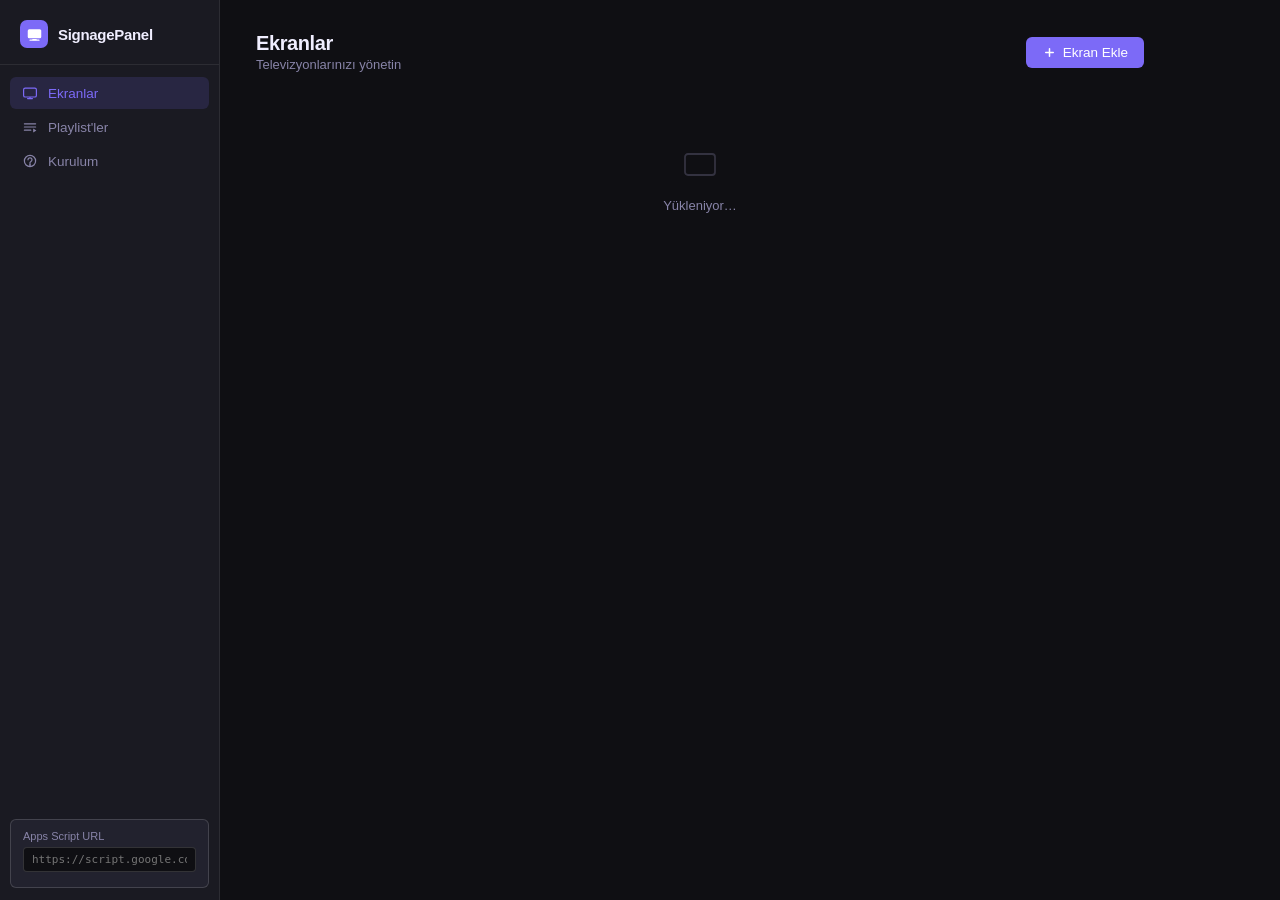
==== index.html @ 686a7d39 "Add files via upload" ====
<!DOCTYPE html>
<html lang="tr">
<head>
<meta charset="UTF-8">
<meta name="viewport" content="width=device-width, initial-scale=1.0">
<title>Dijital Tabela — Yönetim</title>
<style>
*, *::before, *::after { box-sizing: border-box; margin: 0; padding: 0; }

:root {
  --bg: #0f0f13;
  --surface: #1a1a22;
  --surface2: #22222e;
  --border: rgba(255,255,255,0.08);
  --border2: rgba(255,255,255,0.15);
  --text: #f0eeff;
  --muted: #8884a8;
  --accent: #7c6af7;
  --accent-h: #9585ff;
  --accent-dim: rgba(124,106,247,0.15);
  --danger: #e05555;
  --danger-dim: rgba(224,85,85,0.12);
  --success: #4caf87;
  --warn: #e09c40;
  --radius: 10px;
  --radius-sm: 6px;
}

body { background: var(--bg); color: var(--text); font-family: -apple-system, BlinkMacSystemFont, 'Segoe UI', sans-serif; font-size: 14px; min-height: 100vh; }

.shell { display: flex; min-height: 100vh; }

/* Sidebar */
.sidebar { width: 220px; flex-shrink: 0; background: var(--surface); border-right: 1px solid var(--border); display: flex; flex-direction: column; position: fixed; top: 0; left: 0; bottom: 0; z-index: 10; }
.logo { padding: 20px 20px 16px; border-bottom: 1px solid var(--border); display: flex; align-items: center; gap: 10px; }
.logo-icon { width: 28px; height: 28px; background: var(--accent); border-radius: 7px; display: flex; align-items: center; justify-content: center; flex-shrink: 0; }
.logo-icon svg { width: 15px; height: 15px; fill: #fff; }
.logo-name { font-size: 15px; font-weight: 600; letter-spacing: -0.3px; }
.nav { padding: 12px 10px; flex: 1; }
.nav-item { display: flex; align-items: center; gap: 10px; padding: 8px 12px; border-radius: var(--radius-sm); color: var(--muted); cursor: pointer; transition: background 0.15s, color 0.15s; font-size: 13.5px; margin-bottom: 2px; user-select: none; }
.nav-item svg { width: 16px; height: 16px; flex-shrink: 0; }
.nav-item:hover { background: var(--surface2); color: var(--text); }
.nav-item.active { background: var(--accent-dim); color: var(--accent); }

/* API config bar */
.api-bar { margin: 0 10px 12px; padding: 10px 12px; background: var(--surface2); border-radius: var(--radius-sm); border: 1px solid var(--border2); }
.api-bar label { font-size: 11px; color: var(--muted); display: block; margin-bottom: 5px; }
.api-bar input { width: 100%; background: var(--bg); border: 1px solid var(--border2); border-radius: 4px; color: var(--text); font-size: 11px; padding: 5px 8px; outline: none; font-family: monospace; }
.api-bar input:focus { border-color: var(--accent); }
.api-status { font-size: 10px; margin-top: 5px; }
.api-status.ok { color: var(--success); }
.api-status.err { color: var(--danger); }
.api-status.loading { color: var(--warn); }

/* Main */
.main { margin-left: 220px; flex: 1; padding: 32px 36px; max-width: 960px; }
.topbar { display: flex; align-items: center; justify-content: space-between; margin-bottom: 28px; }
.topbar h1 { font-size: 20px; font-weight: 600; letter-spacing: -0.4px; }
.topbar p { color: var(--muted); font-size: 13px; margin-top: 2px; }

/* Buttons */
.btn { display: inline-flex; align-items: center; gap: 6px; padding: 8px 16px; border-radius: var(--radius-sm); font-size: 13.5px; font-weight: 500; cursor: pointer; border: none; transition: 0.15s; white-space: nowrap; }
.btn svg { width: 15px; height: 15px; }
.btn-primary { background: var(--accent); color: #fff; }
.btn-primary:hover { background: var(--accent-h); }
.btn-ghost { background: transparent; color: var(--muted); border: 1px solid var(--border2); }
.btn-ghost:hover { color: var(--text); border-color: rgba(255,255,255,0.3); }
.btn-danger { background: var(--danger-dim); color: var(--danger); border: 1px solid rgba(224,85,85,0.2); }
.btn-danger:hover { background: rgba(224,85,85,0.2); }
.btn-sm { padding: 5px 10px; font-size: 12.5px; }
.btn:disabled { opacity: 0.45; cursor: not-allowed; }

/* Screens grid */
.screens-grid { display: grid; grid-template-columns: repeat(auto-fill, minmax(220px, 1fr)); gap: 14px; }
.screen-card { background: var(--surface); border: 1px solid var(--border); border-radius: var(--radius); overflow: hidden; transition: border-color 0.15s; }
.screen-card:hover { border-color: var(--border2); }
.screen-preview { height: 110px; background: var(--bg); display: flex; align-items: center; justify-content: center; border-bottom: 1px solid var(--border); position: relative; }
.screen-preview svg { width: 38px; height: 38px; opacity: 0.12; fill: var(--text); }
.screen-dot { position: absolute; top: 8px; right: 8px; width: 8px; height: 8px; border-radius: 50%; background: #333; }
.screen-dot.on { background: var(--success); box-shadow: 0 0 0 2px rgba(76,175,135,0.2); }
.screen-info { padding: 12px 14px; }
.screen-name { font-size: 13.5px; font-weight: 500; margin-bottom: 3px; }
.screen-meta { font-size: 12px; color: var(--muted); margin-bottom: 10px; min-height: 16px; }
.screen-actions { display: flex; gap: 6px; flex-wrap: wrap; }

/* Playlist list */
.pl-item { display: flex; align-items: center; gap: 12px; padding: 12px 16px; background: var(--surface); border: 1px solid var(--border); border-radius: var(--radius-sm); margin-bottom: 8px; }
.pl-item:hover { border-color: var(--border2); }
.pl-thumb { width: 52px; height: 34px; background: var(--surface2); border-radius: 4px; flex-shrink: 0; display: flex; align-items: center; justify-content: center; }
.pl-thumb svg { width: 16px; height: 16px; fill: var(--muted); }
.pl-details { flex: 1; min-width: 0; }
.pl-name { font-size: 13.5px; font-weight: 500; white-space: nowrap; overflow: hidden; text-overflow: ellipsis; }
.pl-sub { font-size: 12px; color: var(--muted); margin-top: 2px; }
.pl-actions { display: flex; gap: 6px; align-items: center; }

/* Badge */
.badge { display: inline-flex; align-items: center; padding: 2px 8px; border-radius: 20px; font-size: 11px; font-weight: 500; white-space: nowrap; }
.badge-purple { background: var(--accent-dim); color: var(--accent); }
.badge-green { background: rgba(76,175,135,0.15); color: var(--success); }
.badge-gray { background: var(--surface2); color: var(--muted); }

/* Modal */
.overlay { display: none; position: fixed; inset: 0; background: rgba(0,0,0,0.65); z-index: 100; align-items: center; justify-content: center; }
.overlay.open { display: flex; }
.modal { background: var(--surface); border: 1px solid var(--border2); border-radius: 14px; padding: 24px; width: 520px; max-width: 95vw; max-height: 90vh; overflow-y: auto; }
.modal-title { font-size: 16px; font-weight: 600; margin-bottom: 20px; }
.modal-footer { display: flex; justify-content: flex-end; gap: 8px; margin-top: 20px; }

/* Form */
.fg { margin-bottom: 16px; }
.fl { display: block; font-size: 12.5px; color: var(--muted); margin-bottom: 6px; }
.fi, .fs { width: 100%; padding: 8px 12px; background: var(--bg); border: 1px solid var(--border2); border-radius: var(--radius-sm); color: var(--text); font-size: 13.5px; outline: none; transition: border-color 0.15s; }
.fi:focus, .fs:focus { border-color: var(--accent); }
.fs option { background: var(--surface); }
.fi::placeholder { color: var(--muted); opacity: 0.6; }

/* Media entries */
.media-entry { display: grid; grid-template-columns: 1fr 70px 30px; gap: 6px; align-items: center; margin-bottom: 8px; }
.media-entry .fi { font-size: 12.5px; }
.media-entry .dur { font-size: 12.5px; text-align: center; }
.del-btn { background: none; border: none; color: var(--muted); cursor: pointer; font-size: 16px; padding: 0; line-height: 1; display: flex; align-items: center; justify-content: center; height: 34px; }
.del-btn:hover { color: var(--danger); }
.media-header { display: grid; grid-template-columns: 1fr 70px 30px; gap: 6px; margin-bottom: 4px; }
.media-header span { font-size: 11px; color: var(--muted); }

/* URL modal */
.url-box { display: flex; gap: 8px; align-items: center; background: var(--bg); border: 1px solid var(--border2); border-radius: var(--radius-sm); padding: 10px 12px; margin-top: 8px; }
.url-box code { flex: 1; font-size: 12px; color: var(--accent); font-family: monospace; word-break: break-all; }

/* Toast */
.toast { position: fixed; bottom: 24px; right: 24px; background: var(--surface); border: 1px solid var(--border2); border-radius: var(--radius-sm); padding: 10px 16px; font-size: 13px; z-index: 999; transform: translateY(8px); opacity: 0; transition: 0.2s; pointer-events: none; max-width: 320px; }
.toast.show { opacity: 1; transform: translateY(0); }

/* Empty */
.empty { text-align: center; padding: 48px 20px; color: var(--muted); }
.empty svg { width: 36px; height: 36px; stroke: var(--muted); opacity: 0.3; margin-bottom: 12px; display: block; margin-left: auto; margin-right: auto; }
.empty p { font-size: 13px; line-height: 1.6; }

/* Page */
.page { display: none; }
.page.active { display: block; }

/* Spinner */
.spin { display: inline-block; width: 14px; height: 14px; border: 2px solid rgba(255,255,255,0.2); border-top-color: #fff; border-radius: 50%; animation: spin 0.7s linear infinite; }
@keyframes spin { to { transform: rotate(360deg); } }

/* Kurulum adımları */
.steps { counter-reset: step; }
.step { display: flex; gap: 16px; margin-bottom: 20px; }
.step-num { width: 28px; height: 28px; background: var(--accent-dim); color: var(--accent); border-radius: 50%; display: flex; align-items: center; justify-content: center; font-size: 13px; font-weight: 600; flex-shrink: 0; margin-top: 1px; }
.step-body h3 { font-size: 14px; font-weight: 500; margin-bottom: 5px; }
.step-body p, .step-body li { font-size: 13px; color: var(--muted); line-height: 1.7; }
.step-body ul { padding-left: 16px; margin-top: 4px; }
.step-body code { background: var(--surface2); padding: 1px 6px; border-radius: 4px; font-size: 12px; color: var(--accent); font-family: monospace; }
.card { background: var(--surface); border: 1px solid var(--border); border-radius: var(--radius); padding: 20px; margin-bottom: 16px; }
</style>
</head>
<body>
<div class="shell">

<!-- Sidebar -->
<aside class="sidebar">
  <div class="logo">
    <div class="logo-icon">
      <svg viewBox="0 0 20 20"><rect x="1" y="3" width="18" height="12" rx="2"/><rect x="7" y="16" width="6" height="1.5" rx="0.5"/><line x1="4" y1="17.5" x2="16" y2="17.5" stroke="#fff" stroke-width="1.5" stroke-linecap="round"/></svg>
    </div>
    <span class="logo-name">SignagePanel</span>
  </div>
  <nav class="nav">
    <div class="nav-item active" data-page="screens" onclick="nav(this)">
      <svg viewBox="0 0 20 20" fill="none" stroke="currentColor" stroke-width="1.5"><rect x="2" y="4" width="16" height="11" rx="2"/><line x1="7" y1="17" x2="13" y2="17" stroke-linecap="round"/><line x1="10" y1="15" x2="10" y2="17"/></svg>
      Ekranlar
    </div>
    <div class="nav-item" data-page="playlists" onclick="nav(this)">
      <svg viewBox="0 0 20 20" fill="none" stroke="currentColor" stroke-width="1.5"><line x1="3" y1="6" x2="17" y2="6" stroke-linecap="round"/><line x1="3" y1="10" x2="17" y2="10" stroke-linecap="round"/><line x1="3" y1="14" x2="11" y2="14" stroke-linecap="round"/><polygon points="14,12 14,17 18,14.5" fill="currentColor" stroke="none"/></svg>
      Playlist'ler
    </div>
    <div class="nav-item" data-page="setup" onclick="nav(this)">
      <svg viewBox="0 0 20 20" fill="none" stroke="currentColor" stroke-width="1.5"><circle cx="10" cy="10" r="7"/><path d="M10 13v-1c0-1 2.5-1.5 2.5-3.5a2.5 2.5 0 0 0-5 0" stroke-linecap="round"/><circle cx="10" cy="15" r="0.5" fill="currentColor"/></svg>
      Kurulum
    </div>
  </nav>
  <div class="api-bar">
    <label>Apps Script URL</label>
    <input id="api-url" placeholder="https://script.google.com/..." oninput="saveApiUrl()" />
    <div class="api-status" id="api-status"></div>
  </div>
</aside>

<!-- Main -->
<main class="main">

  <!-- EKRANLAR -->
  <div id="page-screens" class="page active">
    <div class="topbar">
      <div><h1>Ekranlar</h1><p>Televizyonlarınızı yönetin</p></div>
      <button class="btn btn-primary" onclick="openAddScreen()">
        <svg viewBox="0 0 20 20" fill="currentColor"><path d="M10 4a1 1 0 011 1v4h4a1 1 0 110 2h-4v4a1 1 0 11-2 0v-4H5a1 1 0 110-2h4V5a1 1 0 011-1z"/></svg>
        Ekran Ekle
      </button>
    </div>
    <div id="screens-grid" class="screens-grid">
      <div class="empty" style="grid-column:1/-1"><svg viewBox="0 0 24 24" fill="none" stroke="currentColor" stroke-width="1.2"><rect x="2" y="4" width="20" height="14" rx="2"/></svg><p>Yükleniyor…</p></div>
    </div>
  </div>

  <!-- PLAYLİST'LER -->
  <div id="page-playlists" class="page">
    <div class="topbar">
      <div><h1>Playlist'ler</h1><p>Video ve görsel dizileri</p></div>
      <button class="btn btn-primary" onclick="openAddPlaylist()">
        <svg viewBox="0 0 20 20" fill="currentColor"><path d="M10 4a1 1 0 011 1v4h4a1 1 0 110 2h-4v4a1 1 0 11-2 0v-4H5a1 1 0 110-2h4V5a1 1 0 011-1z"/></svg>
        Playlist Ekle
      </button>
    </div>
    <div id="playlists-list"></div>
  </div>

  <!-- KURULUM -->
  <div id="page-setup" class="page">
    <div class="topbar"><div><h1>Kurulum Rehberi</h1></div></div>
    <div class="card">
      <div class="steps">
        <div class="step">
          <div class="step-num">1</div>
          <div class="step-body">
            <h3>Google Sheet oluşturun</h3>
            <p>Yeni bir Google Sheet açın. URL'deki <code>/d/XXXX/edit</code> kısmındaki <code>XXXX</code> sizin Sheet ID'nizdir.</p>
          </div>
        </div>
        <div class="step">
          <div class="step-num">2</div>
          <div class="step-body">
            <h3>Apps Script'i kurun</h3>
            <ul>
              <li>Sheet'te <strong style="color:var(--text)">Uzantılar → Apps Script</strong>'e gidin</li>
              <li><code>Code.gs</code> dosyasının içeriğini yapıştırın</li>
              <li><code>SHEET_ID</code> satırını kendi ID'nizle değiştirin</li>
              <li>Önce <strong style="color:var(--text)">initSheets</strong> fonksiyonunu çalıştırın (ilk seferlik)</li>
            </ul>
          </div>
        </div>
        <div class="step">
          <div class="step-num">3</div>
          <div class="step-body">
            <h3>Web uygulaması olarak dağıtın</h3>
            <ul>
              <li><strong style="color:var(--text)">Dağıt → Yeni dağıtım → Web uygulaması</strong></li>
              <li>Farklı çalıştır: <code>Ben</code></li>
              <li>Erişim: <code>Herkes</code></li>
              <li>Dağıt → URL'i kopyalayın</li>
            </ul>
          </div>
        </div>
        <div class="step">
          <div class="step-num">4</div>
          <div class="step-body">
            <h3>URL'i sol alt kutuya yapıştırın</h3>
            <p>Sidebar'daki <strong style="color:var(--text)">Apps Script URL</strong> kutusuna yapıştırın. Bağlantı otomatik test edilir.</p>
          </div>
        </div>
        <div class="step">
          <div class="step-num">5</div>
          <div class="step-body">
            <h3>SharePoint'ten video linki alma</h3>
            <p>SharePoint'te videoya sağ tıklayın → <strong style="color:var(--text)">Bağlantıyı kopyala</strong>. Bu linki direkt playlist'e yapıştırın — sistem otomatik olarak indirilebilir URL'e çevirir.</p>
          </div>
        </div>
        <div class="step">
          <div class="step-num">6</div>
          <div class="step-body">
            <h3>TV'de player.html'i açın</h3>
            <p>Ekran kartındaki <strong style="color:var(--text)">URL</strong> butonuna tıklayın, çıkan linki TV tarayıcısında açın. <code>F</code> tuşu tam ekran yapar.</p>
          </div>
        </div>
      </div>
    </div>
  </div>

</main>
</div>

<!-- EKRAN MODAL -->
<div id="modal-screen" class="overlay">
  <div class="modal">
    <div class="modal-title" id="ms-title">Yeni Ekran</div>
    <div class="fg"><label class="fl">Ekran adı *</label><input class="fi" id="s-name" placeholder="Örn: Lobi TV"></div>
    <div class="fg"><label class="fl">Konum</label><input class="fi" id="s-loc" placeholder="Örn: 2. Kat, Departman A"></div>
    <div class="fg"><label class="fl">Playlist</label>
      <select class="fs" id="s-pl"><option value="">— Seçin —</option></select>
    </div>
    <div class="modal-footer">
      <button class="btn btn-ghost" onclick="closeModal('modal-screen')">İptal</button>
      <button class="btn btn-primary" id="s-save-btn" onclick="saveScreen()">Kaydet</button>
    </div>
  </div>
</div>

<!-- PLAYLİST MODAL -->
<div id="modal-playlist" class="overlay">
  <div class="modal">
    <div class="modal-title" id="mp-title">Yeni Playlist</div>
    <div class="fg"><label class="fl">Playlist adı *</label><input class="fi" id="p-name" placeholder="Örn: Ana Duyurular"></div>
    <div class="fg">
      <label class="fl">İçerikler</label>
      <div class="media-header">
        <span>URL (SharePoint linki veya direkt URL)</span>
        <span style="text-align:center">Süre (sn)</span>
        <span></span>
      </div>
      <div id="media-list"></div>
      <button class="btn btn-ghost btn-sm" style="margin-top:4px" onclick="addEntry()">+ İçerik ekle</button>
    </div>
    <div class="modal-footer">
      <button class="btn btn-ghost" onclick="closeModal('modal-playlist')">İptal</button>
      <button class="btn btn-primary" id="p-save-btn" onclick="savePlaylist()">Kaydet</button>
    </div>
  </div>
</div>

<!-- URL MODAL -->
<div id="modal-url" class="overlay">
  <div class="modal" style="width:480px">
    <div class="modal-title">Player URL'i</div>
    <p style="color:var(--muted);font-size:13px;margin-bottom:10px">TV tarayıcısında bu URL'i açın. <code style="color:var(--accent);font-size:12px">F</code> → tam ekran</p>
    <div class="url-box"><code id="url-txt"></code><button class="btn btn-ghost btn-sm" onclick="copyUrl()">Kopyala</button></div>
    <div class="modal-footer">
      <button class="btn btn-ghost" onclick="closeModal('modal-url')">Kapat</button>
      <button class="btn btn-primary" onclick="window.open(currentUrl,'_blank')">Aç ↗</button>
    </div>
  </div>
</div>

<div class="toast" id="toast"></div>

<script>
// ── Config ────────────────────────────────────────────
let API = localStorage.getItem('ds_api_url') || '';
let screens = [], playlists = [];
let editingScreen = null, editingPlaylist = null;
let currentUrl = '';

document.getElementById('api-url').value = API;
if (API) testApi();

function saveApiUrl() {
  API = document.getElementById('api-url').value.trim();
  localStorage.setItem('ds_api_url', API);
  if (API.length > 20) { clearTimeout(saveApiUrl._t); saveApiUrl._t = setTimeout(testApi, 800); }
}

async function testApi() {
  if (!API) return;
  setApiStatus('loading', 'Bağlanıyor…');
  try {
    const r = await apiFetch('getScreens');
    if (r.ok !== undefined) { setApiStatus('ok', 'Bağlantı başarılı ✓'); loadAll(); }
    else setApiStatus('err', 'Hata: ' + (r.error || 'Bilinmiyor'));
  } catch { setApiStatus('err', 'Bağlanamadı'); }
}

function setApiStatus(type, msg) {
  const el = document.getElementById('api-status');
  el.className = 'api-status ' + type;
  el.textContent = msg;
}

// ── API ───────────────────────────────────────────────
async function apiFetch(action, params) {
  if (!API) throw new Error('API URL girilmedi');
  const url = API + '?action=' + action + (params ? '&' + new URLSearchParams(params) : '');
  const r = await fetch(url);
  return r.json();
}

async function apiPost(body) {
  if (!API) throw new Error('API URL girilmedi');
  const r = await fetch(API, {
    method: 'POST',
    body: JSON.stringify(body),
    headers: { 'Content-Type': 'application/json' }
  });
  return r.json();
}

async function loadAll() {
  const [s, p] = await Promise.all([
    apiFetch('getScreens').catch(() => ({ data: [] })),
    apiFetch('getPlaylists').catch(() => ({ data: [] }))
  ]);
  screens = s.data || [];
  playlists = p.data || [];
  renderScreens();
  renderPlaylists();
}

// ── Nav ───────────────────────────────────────────────
function nav(el) {
  document.querySelectorAll('.nav-item').forEach(n => n.classList.remove('active'));
  document.querySelectorAll('.page').forEach(p => p.classList.remove('active'));
  el.classList.add('active');
  document.getElementById('page-' + el.dataset.page).classList.add('active');
}

// ── Toast ─────────────────────────────────────────────
function toast(msg, duration) {
  const el = document.getElementById('toast');
  el.textContent = msg;
  el.classList.add('show');
  clearTimeout(toast._t);
  toast._t = setTimeout(() => el.classList.remove('show'), duration || 2500);
}

// ── Modal ─────────────────────────────────────────────
function closeModal(id) { document.getElementById(id).classList.remove('open'); }
function openModal(id) { document.getElementById(id).classList.add('open'); }
document.querySelectorAll('.overlay').forEach(o => {
  o.addEventListener('click', e => { if (e.target === o) o.classList.remove('open'); });
});

// ── Screens ───────────────────────────────────────────
function renderScreens() {
  const g = document.getElementById('screens-grid');
  if (!screens.length) {
    g.innerHTML = `<div class="empty" style="grid-column:1/-1">
      <svg viewBox="0 0 24 24" fill="none" stroke="currentColor" stroke-width="1.2"><rect x="2" y="4" width="20" height="14" rx="2"/></svg>
      <p>Henüz ekran eklenmedi.<br>Sağ üstten yeni ekran ekleyin.</p>
    </div>`;
    return;
  }
  g.innerHTML = screens.map(s => {
    const pl = playlists.find(p => p.id === s.playlistId);
    return `<div class="screen-card">
      <div class="screen-preview">
        <svg viewBox="0 0 24 24" fill="currentColor"><rect x="2" y="4" width="20" height="14" rx="2"/></svg>
        <div class="screen-dot ${pl ? 'on' : ''}"></div>
      </div>
      <div class="screen-info">
        <div class="screen-name">${esc(s.name)}</div>
        <div class="screen-meta">${esc(s.location || 'Konum belirtilmedi')} · ${pl ? esc(pl.name) : '<span style="color:var(--danger)">Playlist yok</span>'}</div>
        <div class="screen-actions">
          <button class="btn btn-ghost btn-sm" onclick="showUrl('${s.id}')">URL</button>
          <button class="btn btn-ghost btn-sm" onclick="editScreen('${s.id}')">Düzenle</button>
          <button class="btn btn-danger btn-sm" onclick="delScreen('${s.id}')">Sil</button>
        </div>
      </div>
    </div>`;
  }).join('');
}

function openAddScreen() {
  if (!checkApi()) return;
  editingScreen = null;
  document.getElementById('ms-title').textContent = 'Yeni Ekran';
  document.getElementById('s-name').value = '';
  document.getElementById('s-loc').value = '';
  fillPlSelect(null);
  openModal('modal-screen');
}

function editScreen(id) {
  const s = screens.find(x => x.id === id);
  editingScreen = s;
  document.getElementById('ms-title').textContent = 'Ekranı Düzenle';
  document.getElementById('s-name').value = s.name;
  document.getElementById('s-loc').value = s.location || '';
  fillPlSelect(s.playlistId);
  openModal('modal-screen');
}

function fillPlSelect(sel) {
  document.getElementById('s-pl').innerHTML =
    '<option value="">— Seçin —</option>' +
    playlists.map(p => `<option value="${p.id}" ${p.id === sel ? 'selected' : ''}>${esc(p.name)}</option>`).join('');
}

async function saveScreen() {
  const name = document.getElementById('s-name').value.trim();
  if (!name) { toast('Ekran adı boş olamaz'); return; }
  const btn = document.getElementById('s-save-btn');
  btn.disabled = true; btn.innerHTML = '<span class="spin"></span> Kaydediliyor';
  try {
    const r = await apiPost({
      action: 'saveScreen',
      id: editingScreen?.id || null,
      name,
      location: document.getElementById('s-loc').value.trim(),
      playlistId: document.getElementById('s-pl').value || null
    });
    if (!r.ok) throw new Error(r.error);
    closeModal('modal-screen');
    await loadAll();
    toast('Ekran kaydedildi ✓');
  } catch (e) { toast('Hata: ' + e.message); }
  btn.disabled = false; btn.textContent = 'Kaydet';
}

async function delScreen(id) {
  if (!confirm('Bu ekranı silmek istediğinizden emin misiniz?')) return;
  const r = await apiPost({ action: 'deleteScreen', id });
  if (r.ok) { await loadAll(); toast('Ekran silindi'); }
  else toast('Hata: ' + r.error);
}

function showUrl(id) {
  const base = window.location.href.replace(/index\.html.*$/, '').replace(/\/$/, '');
  currentUrl = `${base}/player.html?screen=${id}&api=${encodeURIComponent(API)}`;
  document.getElementById('url-txt').textContent = currentUrl;
  openModal('modal-url');
}
function copyUrl() { navigator.clipboard.writeText(currentUrl).then(() => toast('Kopyalandı ✓')); }

// ── Playlists ─────────────────────────────────────────
function renderPlaylists() {
  const el = document.getElementById('playlists-list');
  if (!playlists.length) {
    el.innerHTML = `<div class="empty">
      <svg viewBox="0 0 24 24" fill="none" stroke="currentColor" stroke-width="1.2"><line x1="4" y1="6" x2="20" y2="6"/><line x1="4" y1="10" x2="20" y2="10"/><line x1="4" y1="14" x2="14" y2="14"/></svg>
      <p>Henüz playlist oluşturulmadı.</p>
    </div>`;
    return;
  }
  el.innerHTML = playlists.map(p => {
    const usedBy = screens.filter(s => s.playlistId === p.id).map(s => s.name).join(', ');
    return `<div class="pl-item">
      <div class="pl-thumb"><svg viewBox="0 0 24 24" fill="currentColor"><polygon points="5,3 19,12 5,21"/></svg></div>
      <div class="pl-details">
        <div class="pl-name">${esc(p.name)}</div>
        <div class="pl-sub">${usedBy ? '📺 ' + esc(usedBy) : 'Ekrana atanmadı'}</div>
      </div>
      <div class="pl-actions">
        ${usedBy ? '<span class="badge badge-green">Aktif</span>' : '<span class="badge badge-gray">Pasif</span>'}
        <button class="btn btn-ghost btn-sm" onclick="editPlaylist('${p.id}')">Düzenle</button>
        <button class="btn btn-danger btn-sm" onclick="delPlaylist('${p.id}')">Sil</button>
      </div>
    </div>`;
  }).join('');
}

function openAddPlaylist() {
  if (!checkApi()) return;
  editingPlaylist = null;
  document.getElementById('mp-title').textContent = 'Yeni Playlist';
  document.getElementById('p-name').value = '';
  document.getElementById('media-list').innerHTML = '';
  addEntry();
  openModal('modal-playlist');
}

async function editPlaylist(id) {
  editingPlaylist = playlists.find(x => x.id === id);
  document.getElementById('mp-title').textContent = 'Playlist\'i Düzenle';
  document.getElementById('p-name').value = editingPlaylist.name;
  document.getElementById('media-list').innerHTML = '';
  try {
    const r = await apiFetch('getPlaylistItems', { playlistId: id });
    (r.data || []).forEach(item => addEntry(item));
  } catch { addEntry(); }
  openModal('modal-playlist');
}

function addEntry(item) {
  const div = document.createElement('div');
  div.className = 'media-entry';
  div.innerHTML = `
    <input class="fi" placeholder="https://… (SharePoint veya direkt URL)" value="${item ? esc(item.url) : ''}">
    <input class="fi dur" type="number" min="1" placeholder="10" value="${item ? item.duration : '10'}">
    <button class="del-btn" onclick="this.parentElement.remove()">×</button>`;
  document.getElementById('media-list').appendChild(div);
}

async function savePlaylist() {
  const name = document.getElementById('p-name').value.trim();
  if (!name) { toast('Playlist adı boş olamaz'); return; }
  const entries = [...document.querySelectorAll('#media-list .media-entry')];
  const items = entries.map(e => {
    const ins = e.querySelectorAll('input');
    return { url: ins[0].value.trim(), duration: parseInt(ins[1].value) || 10 };
  }).filter(i => i.url);
  if (!items.length) { toast('En az bir içerik URL\'i girin'); return; }

  const btn = document.getElementById('p-save-btn');
  btn.disabled = true; btn.innerHTML = '<span class="spin"></span> Kaydediliyor';
  try {
    const r = await apiPost({
      action: 'savePlaylist',
      id: editingPlaylist?.id || null,
      name, items
    });
    if (!r.ok) throw new Error(r.error);
    closeModal('modal-playlist');
    await loadAll();
    toast('Playlist kaydedildi ✓');
  } catch (e) { toast('Hata: ' + e.message); }
  btn.disabled = false; btn.textContent = 'Kaydet';
}

async function delPlaylist(id) {
  if (!confirm('Bu playlist\'i ve tüm içeriklerini silmek istediğinizden emin misiniz?')) return;
  const r = await apiPost({ action: 'deletePlaylist', id });
  if (r.ok) { await loadAll(); toast('Playlist silindi'); }
  else toast('Hata: ' + r.error);
}

// ── Yardımcılar ───────────────────────────────────────
function esc(s) { return String(s || '').replace(/&/g,'&amp;').replace(/</g,'&lt;').replace(/>/g,'&gt;').replace(/"/g,'&quot;'); }
function checkApi() {
  if (!API) { toast('Önce Apps Script URL\'ini girin (sol altta)'); return false; }
  return true;
}

// ── Init ──────────────────────────────────────────────
if (API) loadAll();
</script>
</body>
</html>
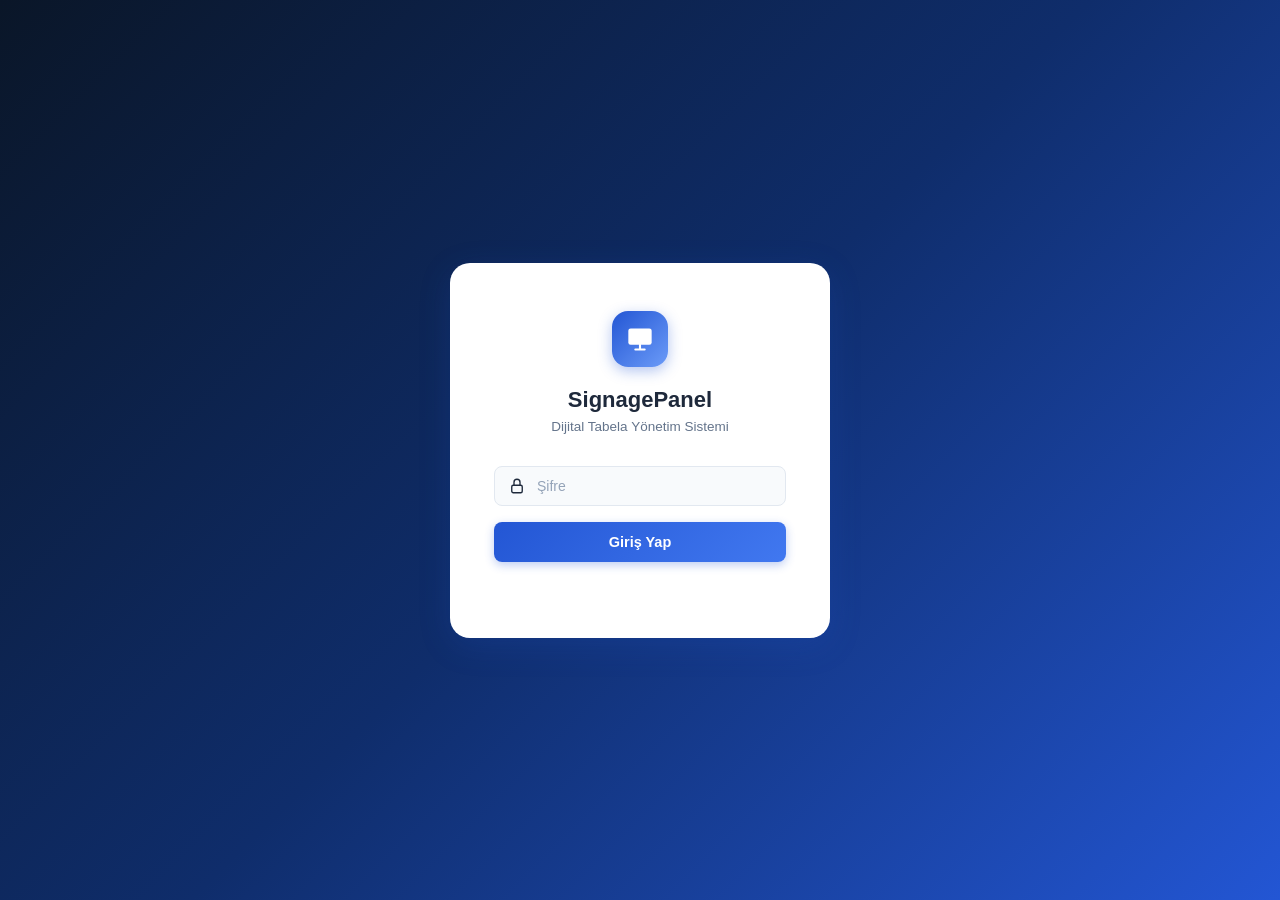
==== commit 86893922: "index.html" ====
--- a/index.html
+++ b/index.html
@@ -3,330 +3,589 @@
 <head>
 <meta charset="UTF-8">
 <meta name="viewport" content="width=device-width, initial-scale=1.0">
-<title>Dijital Tabela — Yönetim</title>
+<title>SignagePanel — Yönetim</title>
 <style>
 *, *::before, *::after { box-sizing: border-box; margin: 0; padding: 0; }
 
 :root {
-  --bg: #0f0f13;
-  --surface: #1a1a22;
-  --surface2: #22222e;
-  --border: rgba(255,255,255,0.08);
-  --border2: rgba(255,255,255,0.15);
-  --text: #f0eeff;
-  --muted: #8884a8;
-  --accent: #7c6af7;
-  --accent-h: #9585ff;
-  --accent-dim: rgba(124,106,247,0.15);
-  --danger: #e05555;
-  --danger-dim: rgba(224,85,85,0.12);
-  --success: #4caf87;
-  --warn: #e09c40;
-  --radius: 10px;
-  --radius-sm: 6px;
-}
-
-body { background: var(--bg); color: var(--text); font-family: -apple-system, BlinkMacSystemFont, 'Segoe UI', sans-serif; font-size: 14px; min-height: 100vh; }
-
-.shell { display: flex; min-height: 100vh; }
+  --blue-900: #0a1628;
+  --blue-800: #0d2045;
+  --blue-700: #0f2d6b;
+  --blue-600: #1a3fa0;
+  --blue-500: #2356d4;
+  --blue-400: #4178f0;
+  --blue-300: #6b9bf8;
+  --blue-200: #a8c4fc;
+  --blue-100: #dce8ff;
+  --blue-50:  #f0f5ff;
+  --white:    #ffffff;
+  --gray-50:  #f8fafc;
+  --gray-100: #f1f5f9;
+  --gray-200: #e2e8f0;
+  --gray-300: #cbd5e1;
+  --gray-400: #94a3b8;
+  --gray-500: #64748b;
+  --gray-600: #475569;
+  --gray-700: #334155;
+  --gray-800: #1e293b;
+  --danger:   #dc2626;
+  --danger-bg:#fef2f2;
+  --success:  #16a34a;
+  --success-bg:#f0fdf4;
+  --warn:     #d97706;
+  --radius:   12px;
+  --radius-sm: 8px;
+  --radius-xs: 5px;
+  --shadow:   0 1px 3px rgba(0,0,0,0.08), 0 1px 2px rgba(0,0,0,0.06);
+  --shadow-md: 0 4px 16px rgba(35,86,212,0.12);
+  --shadow-lg: 0 8px 32px rgba(35,86,212,0.18);
+}
+
+body {
+  background: var(--gray-50);
+  color: var(--gray-800);
+  font-family: -apple-system, BlinkMacSystemFont, 'Segoe UI', 'Inter', sans-serif;
+  font-size: 14px;
+  min-height: 100vh;
+}
+
+/* ── LOGIN ──────────────────────────────────────────── */
+#login-screen {
+  min-height: 100vh;
+  display: flex;
+  align-items: center;
+  justify-content: center;
+  background: linear-gradient(135deg, var(--blue-900) 0%, var(--blue-700) 50%, var(--blue-500) 100%);
+}
+#login-screen.hidden { display: none; }
+
+.login-card {
+  background: var(--white);
+  border-radius: 20px;
+  padding: 48px 44px;
+  width: 380px;
+  box-shadow: var(--shadow-lg);
+  text-align: center;
+}
+.login-logo {
+  width: 56px; height: 56px;
+  background: linear-gradient(135deg, var(--blue-500), var(--blue-300));
+  border-radius: 16px;
+  display: flex; align-items: center; justify-content: center;
+  margin: 0 auto 20px;
+  box-shadow: 0 4px 14px rgba(35,86,212,0.35);
+}
+.login-logo svg { width: 28px; height: 28px; fill: white; }
+.login-title { font-size: 22px; font-weight: 700; color: var(--gray-800); margin-bottom: 6px; }
+.login-sub { font-size: 13.5px; color: var(--gray-500); margin-bottom: 32px; }
+
+.login-input-wrap { position: relative; margin-bottom: 16px; }
+.login-input-wrap svg { position: absolute; left: 14px; top: 50%; transform: translateY(-50%); width: 18px; height: 18px; stroke: var(--gray-400); fill: none; }
+.login-input {
+  width: 100%; padding: 11px 14px 11px 42px;
+  border: 1.5px solid var(--gray-200);
+  border-radius: var(--radius-sm);
+  font-size: 14px; color: var(--gray-800);
+  outline: none; transition: border-color 0.2s, box-shadow 0.2s;
+  background: var(--gray-50);
+}
+.login-input:focus { border-color: var(--blue-400); box-shadow: 0 0 0 3px rgba(65,120,240,0.12); background: white; }
+.login-input::placeholder { color: var(--gray-400); }
+
+.login-btn {
+  width: 100%; padding: 12px;
+  background: linear-gradient(135deg, var(--blue-500), var(--blue-400));
+  color: white; border: none; border-radius: var(--radius-sm);
+  font-size: 14.5px; font-weight: 600; cursor: pointer;
+  transition: opacity 0.15s, transform 0.1s;
+  box-shadow: 0 3px 10px rgba(35,86,212,0.3);
+}
+.login-btn:hover { opacity: 0.92; }
+.login-btn:active { transform: scale(0.99); }
+.login-btn:disabled { opacity: 0.5; cursor: not-allowed; }
+.login-err { color: var(--danger); font-size: 12.5px; margin-top: 10px; min-height: 18px; }
+
+/* ── APP SHELL ──────────────────────────────────────── */
+#app { display: none; min-height: 100vh; flex-direction: column; }
+#app.show { display: flex; }
+
+/* Header */
+.header {
+  background: var(--white);
+  border-bottom: 1px solid var(--gray-200);
+  padding: 0 32px;
+  height: 60px;
+  display: flex; align-items: center; justify-content: space-between;
+  position: sticky; top: 0; z-index: 50;
+  box-shadow: 0 1px 0 var(--gray-200);
+}
+.header-left { display: flex; align-items: center; gap: 12px; }
+.h-logo {
+  width: 36px; height: 36px;
+  background: linear-gradient(135deg, var(--blue-500), var(--blue-300));
+  border-radius: 10px;
+  display: flex; align-items: center; justify-content: center;
+}
+.h-logo svg { width: 18px; height: 18px; fill: white; }
+.h-name { font-size: 16px; font-weight: 700; color: var(--gray-800); letter-spacing: -0.3px; }
+.h-badge { font-size: 11px; background: var(--blue-100); color: var(--blue-600); padding: 2px 8px; border-radius: 20px; font-weight: 500; }
+.header-right { display: flex; align-items: center; gap: 10px; }
+.api-chip {
+  display: flex; align-items: center; gap: 7px;
+  padding: 6px 12px;
+  background: var(--gray-100); border: 1px solid var(--gray-200);
+  border-radius: 20px; font-size: 12px; color: var(--gray-500);
+}
+.api-chip input {
+  background: none; border: none; outline: none;
+  font-size: 12px; color: var(--gray-700);
+  width: 240px; font-family: monospace;
+}
+.dot { width: 7px; height: 7px; border-radius: 50%; background: var(--gray-300); flex-shrink: 0; }
+.dot.green { background: var(--success); }
+.dot.red   { background: var(--danger); }
+.dot.yellow{ background: var(--warn); }
+
+.logout-btn {
+  display: flex; align-items: center; gap: 6px;
+  padding: 7px 14px; border-radius: var(--radius-sm);
+  background: none; border: 1.5px solid var(--gray-200);
+  color: var(--gray-500); font-size: 13px; cursor: pointer;
+  transition: 0.15s;
+}
+.logout-btn:hover { border-color: var(--gray-300); color: var(--gray-700); }
+.logout-btn svg { width: 15px; height: 15px; }
+
+/* Body */
+.body-wrap { display: flex; flex: 1; }
 
 /* Sidebar */
-.sidebar { width: 220px; flex-shrink: 0; background: var(--surface); border-right: 1px solid var(--border); display: flex; flex-direction: column; position: fixed; top: 0; left: 0; bottom: 0; z-index: 10; }
-.logo { padding: 20px 20px 16px; border-bottom: 1px solid var(--border); display: flex; align-items: center; gap: 10px; }
-.logo-icon { width: 28px; height: 28px; background: var(--accent); border-radius: 7px; display: flex; align-items: center; justify-content: center; flex-shrink: 0; }
-.logo-icon svg { width: 15px; height: 15px; fill: #fff; }
-.logo-name { font-size: 15px; font-weight: 600; letter-spacing: -0.3px; }
-.nav { padding: 12px 10px; flex: 1; }
-.nav-item { display: flex; align-items: center; gap: 10px; padding: 8px 12px; border-radius: var(--radius-sm); color: var(--muted); cursor: pointer; transition: background 0.15s, color 0.15s; font-size: 13.5px; margin-bottom: 2px; user-select: none; }
-.nav-item svg { width: 16px; height: 16px; flex-shrink: 0; }
-.nav-item:hover { background: var(--surface2); color: var(--text); }
-.nav-item.active { background: var(--accent-dim); color: var(--accent); }
-
-/* API config bar */
-.api-bar { margin: 0 10px 12px; padding: 10px 12px; background: var(--surface2); border-radius: var(--radius-sm); border: 1px solid var(--border2); }
-.api-bar label { font-size: 11px; color: var(--muted); display: block; margin-bottom: 5px; }
-.api-bar input { width: 100%; background: var(--bg); border: 1px solid var(--border2); border-radius: 4px; color: var(--text); font-size: 11px; padding: 5px 8px; outline: none; font-family: monospace; }
-.api-bar input:focus { border-color: var(--accent); }
-.api-status { font-size: 10px; margin-top: 5px; }
-.api-status.ok { color: var(--success); }
-.api-status.err { color: var(--danger); }
-.api-status.loading { color: var(--warn); }
-
-/* Main */
-.main { margin-left: 220px; flex: 1; padding: 32px 36px; max-width: 960px; }
-.topbar { display: flex; align-items: center; justify-content: space-between; margin-bottom: 28px; }
-.topbar h1 { font-size: 20px; font-weight: 600; letter-spacing: -0.4px; }
-.topbar p { color: var(--muted); font-size: 13px; margin-top: 2px; }
-
-/* Buttons */
-.btn { display: inline-flex; align-items: center; gap: 6px; padding: 8px 16px; border-radius: var(--radius-sm); font-size: 13.5px; font-weight: 500; cursor: pointer; border: none; transition: 0.15s; white-space: nowrap; }
-.btn svg { width: 15px; height: 15px; }
-.btn-primary { background: var(--accent); color: #fff; }
-.btn-primary:hover { background: var(--accent-h); }
-.btn-ghost { background: transparent; color: var(--muted); border: 1px solid var(--border2); }
-.btn-ghost:hover { color: var(--text); border-color: rgba(255,255,255,0.3); }
-.btn-danger { background: var(--danger-dim); color: var(--danger); border: 1px solid rgba(224,85,85,0.2); }
-.btn-danger:hover { background: rgba(224,85,85,0.2); }
-.btn-sm { padding: 5px 10px; font-size: 12.5px; }
-.btn:disabled { opacity: 0.45; cursor: not-allowed; }
-
-/* Screens grid */
-.screens-grid { display: grid; grid-template-columns: repeat(auto-fill, minmax(220px, 1fr)); gap: 14px; }
-.screen-card { background: var(--surface); border: 1px solid var(--border); border-radius: var(--radius); overflow: hidden; transition: border-color 0.15s; }
-.screen-card:hover { border-color: var(--border2); }
-.screen-preview { height: 110px; background: var(--bg); display: flex; align-items: center; justify-content: center; border-bottom: 1px solid var(--border); position: relative; }
-.screen-preview svg { width: 38px; height: 38px; opacity: 0.12; fill: var(--text); }
-.screen-dot { position: absolute; top: 8px; right: 8px; width: 8px; height: 8px; border-radius: 50%; background: #333; }
-.screen-dot.on { background: var(--success); box-shadow: 0 0 0 2px rgba(76,175,135,0.2); }
-.screen-info { padding: 12px 14px; }
-.screen-name { font-size: 13.5px; font-weight: 500; margin-bottom: 3px; }
-.screen-meta { font-size: 12px; color: var(--muted); margin-bottom: 10px; min-height: 16px; }
-.screen-actions { display: flex; gap: 6px; flex-wrap: wrap; }
-
-/* Playlist list */
-.pl-item { display: flex; align-items: center; gap: 12px; padding: 12px 16px; background: var(--surface); border: 1px solid var(--border); border-radius: var(--radius-sm); margin-bottom: 8px; }
-.pl-item:hover { border-color: var(--border2); }
-.pl-thumb { width: 52px; height: 34px; background: var(--surface2); border-radius: 4px; flex-shrink: 0; display: flex; align-items: center; justify-content: center; }
-.pl-thumb svg { width: 16px; height: 16px; fill: var(--muted); }
-.pl-details { flex: 1; min-width: 0; }
-.pl-name { font-size: 13.5px; font-weight: 500; white-space: nowrap; overflow: hidden; text-overflow: ellipsis; }
-.pl-sub { font-size: 12px; color: var(--muted); margin-top: 2px; }
-.pl-actions { display: flex; gap: 6px; align-items: center; }
-
-/* Badge */
-.badge { display: inline-flex; align-items: center; padding: 2px 8px; border-radius: 20px; font-size: 11px; font-weight: 500; white-space: nowrap; }
-.badge-purple { background: var(--accent-dim); color: var(--accent); }
-.badge-green { background: rgba(76,175,135,0.15); color: var(--success); }
-.badge-gray { background: var(--surface2); color: var(--muted); }
-
-/* Modal */
-.overlay { display: none; position: fixed; inset: 0; background: rgba(0,0,0,0.65); z-index: 100; align-items: center; justify-content: center; }
-.overlay.open { display: flex; }
-.modal { background: var(--surface); border: 1px solid var(--border2); border-radius: 14px; padding: 24px; width: 520px; max-width: 95vw; max-height: 90vh; overflow-y: auto; }
-.modal-title { font-size: 16px; font-weight: 600; margin-bottom: 20px; }
-.modal-footer { display: flex; justify-content: flex-end; gap: 8px; margin-top: 20px; }
-
-/* Form */
-.fg { margin-bottom: 16px; }
-.fl { display: block; font-size: 12.5px; color: var(--muted); margin-bottom: 6px; }
-.fi, .fs { width: 100%; padding: 8px 12px; background: var(--bg); border: 1px solid var(--border2); border-radius: var(--radius-sm); color: var(--text); font-size: 13.5px; outline: none; transition: border-color 0.15s; }
-.fi:focus, .fs:focus { border-color: var(--accent); }
-.fs option { background: var(--surface); }
-.fi::placeholder { color: var(--muted); opacity: 0.6; }
-
-/* Media entries */
-.media-entry { display: grid; grid-template-columns: 1fr 70px 30px; gap: 6px; align-items: center; margin-bottom: 8px; }
-.media-entry .fi { font-size: 12.5px; }
-.media-entry .dur { font-size: 12.5px; text-align: center; }
-.del-btn { background: none; border: none; color: var(--muted); cursor: pointer; font-size: 16px; padding: 0; line-height: 1; display: flex; align-items: center; justify-content: center; height: 34px; }
-.del-btn:hover { color: var(--danger); }
-.media-header { display: grid; grid-template-columns: 1fr 70px 30px; gap: 6px; margin-bottom: 4px; }
-.media-header span { font-size: 11px; color: var(--muted); }
-
-/* URL modal */
-.url-box { display: flex; gap: 8px; align-items: center; background: var(--bg); border: 1px solid var(--border2); border-radius: var(--radius-sm); padding: 10px 12px; margin-top: 8px; }
-.url-box code { flex: 1; font-size: 12px; color: var(--accent); font-family: monospace; word-break: break-all; }
-
-/* Toast */
-.toast { position: fixed; bottom: 24px; right: 24px; background: var(--surface); border: 1px solid var(--border2); border-radius: var(--radius-sm); padding: 10px 16px; font-size: 13px; z-index: 999; transform: translateY(8px); opacity: 0; transition: 0.2s; pointer-events: none; max-width: 320px; }
-.toast.show { opacity: 1; transform: translateY(0); }
-
-/* Empty */
-.empty { text-align: center; padding: 48px 20px; color: var(--muted); }
-.empty svg { width: 36px; height: 36px; stroke: var(--muted); opacity: 0.3; margin-bottom: 12px; display: block; margin-left: auto; margin-right: auto; }
-.empty p { font-size: 13px; line-height: 1.6; }
+.sidebar {
+  width: 230px; flex-shrink: 0;
+  background: var(--white);
+  border-right: 1px solid var(--gray-200);
+  padding: 20px 12px;
+  position: sticky; top: 60px; height: calc(100vh - 60px);
+  overflow-y: auto;
+}
+.nav-section { margin-bottom: 24px; }
+.nav-section-label {
+  font-size: 10.5px; font-weight: 600; letter-spacing: 0.7px;
+  text-transform: uppercase; color: var(--gray-400);
+  padding: 0 10px; margin-bottom: 6px;
+}
+.nav-item {
+  display: flex; align-items: center; gap: 10px;
+  padding: 9px 12px; border-radius: var(--radius-sm);
+  color: var(--gray-600); cursor: pointer;
+  transition: background 0.12s, color 0.12s;
+  font-size: 13.5px; font-weight: 500;
+  margin-bottom: 2px; user-select: none;
+}
+.nav-item svg { width: 17px; height: 17px; flex-shrink: 0; }
+.nav-item:hover { background: var(--blue-50); color: var(--blue-600); }
+.nav-item.active { background: var(--blue-50); color: var(--blue-600); font-weight: 600; }
+.nav-item.active svg { stroke: var(--blue-500); }
+.nav-count {
+  margin-left: auto; font-size: 11px; font-weight: 600;
+  background: var(--blue-100); color: var(--blue-600);
+  padding: 1px 7px; border-radius: 10px;
+}
+
+/* Main content */
+.main { flex: 1; padding: 28px 36px; max-width: 1100px; }
 
 /* Page */
 .page { display: none; }
 .page.active { display: block; }
 
+/* Topbar */
+.topbar {
+  display: flex; align-items: flex-start; justify-content: space-between;
+  margin-bottom: 24px;
+}
+.topbar-title { font-size: 22px; font-weight: 700; color: var(--gray-800); letter-spacing: -0.4px; }
+.topbar-sub { font-size: 13px; color: var(--gray-500); margin-top: 3px; }
+
+/* Buttons */
+.btn {
+  display: inline-flex; align-items: center; gap: 7px;
+  padding: 9px 18px; border-radius: var(--radius-sm);
+  font-size: 13.5px; font-weight: 600; cursor: pointer;
+  border: none; transition: 0.15s; white-space: nowrap; line-height: 1;
+}
+.btn svg { width: 15px; height: 15px; flex-shrink: 0; }
+.btn-primary {
+  background: linear-gradient(135deg, var(--blue-500), var(--blue-400));
+  color: white; box-shadow: 0 2px 8px rgba(35,86,212,0.25);
+}
+.btn-primary:hover { box-shadow: 0 4px 14px rgba(35,86,212,0.35); opacity: 0.95; }
+.btn-outline { background: white; color: var(--gray-600); border: 1.5px solid var(--gray-200); }
+.btn-outline:hover { border-color: var(--blue-300); color: var(--blue-600); background: var(--blue-50); }
+.btn-danger { background: var(--danger-bg); color: var(--danger); border: 1.5px solid #fecaca; }
+.btn-danger:hover { background: #fee2e2; }
+.btn-sm { padding: 6px 12px; font-size: 12.5px; }
+.btn:disabled { opacity: 0.45; cursor: not-allowed; }
+
+/* Stats row */
+.stats-row { display: grid; grid-template-columns: repeat(auto-fit, minmax(160px,1fr)); gap: 14px; margin-bottom: 28px; }
+.stat-card {
+  background: white; border: 1px solid var(--gray-200);
+  border-radius: var(--radius); padding: 18px 20px;
+  box-shadow: var(--shadow);
+}
+.stat-label { font-size: 12px; color: var(--gray-500); font-weight: 500; margin-bottom: 6px; }
+.stat-val { font-size: 28px; font-weight: 700; color: var(--blue-600); line-height: 1; }
+.stat-sub { font-size: 12px; color: var(--gray-400); margin-top: 4px; }
+
+/* Screens grid */
+.screens-grid { display: grid; grid-template-columns: repeat(auto-fill, minmax(240px,1fr)); gap: 16px; }
+
+.screen-card {
+  background: white; border: 1.5px solid var(--gray-200);
+  border-radius: var(--radius); overflow: hidden;
+  box-shadow: var(--shadow); transition: box-shadow 0.15s, border-color 0.15s;
+}
+.screen-card:hover { box-shadow: var(--shadow-md); border-color: var(--blue-200); }
+
+.screen-preview {
+  height: 120px;
+  background: linear-gradient(135deg, var(--blue-900) 0%, var(--blue-700) 100%);
+  display: flex; align-items: center; justify-content: center;
+  position: relative;
+}
+.screen-preview svg { width: 42px; height: 42px; opacity: 0.25; fill: white; }
+.screen-badge {
+  position: absolute; top: 10px; left: 10px;
+  font-size: 10.5px; font-weight: 600; padding: 3px 9px;
+  border-radius: 20px;
+}
+.screen-badge.active { background: rgba(22,163,74,0.9); color: white; }
+.screen-badge.inactive { background: rgba(255,255,255,0.15); color: rgba(255,255,255,0.7); }
+.screen-num {
+  position: absolute; bottom: 10px; right: 12px;
+  font-size: 20px; font-weight: 800; color: rgba(255,255,255,0.12);
+  font-family: monospace;
+}
+
+.screen-body { padding: 14px 16px; }
+.screen-name { font-size: 14.5px; font-weight: 700; color: var(--gray-800); margin-bottom: 2px; }
+.screen-meta { font-size: 12px; color: var(--gray-500); margin-bottom: 12px; }
+.screen-pl {
+  display: flex; align-items: center; gap: 6px;
+  font-size: 12px; color: var(--blue-600);
+  background: var(--blue-50); border: 1px solid var(--blue-100);
+  border-radius: var(--radius-xs); padding: 4px 10px;
+  margin-bottom: 12px; font-weight: 500;
+}
+.screen-pl svg { width: 13px; height: 13px; }
+.screen-pl.none { color: var(--gray-400); background: var(--gray-100); border-color: var(--gray-200); }
+.screen-actions { display: flex; gap: 6px; }
+
+/* Playlist list */
+.pl-list { display: flex; flex-direction: column; gap: 10px; }
+.pl-card {
+  background: white; border: 1.5px solid var(--gray-200);
+  border-radius: var(--radius); padding: 16px 18px;
+  display: flex; align-items: center; gap: 14px;
+  box-shadow: var(--shadow); transition: box-shadow 0.15s, border-color 0.15s;
+}
+.pl-card:hover { box-shadow: var(--shadow-md); border-color: var(--blue-200); }
+.pl-icon {
+  width: 46px; height: 46px; flex-shrink: 0;
+  background: linear-gradient(135deg, var(--blue-500), var(--blue-300));
+  border-radius: 12px; display: flex; align-items: center; justify-content: center;
+}
+.pl-icon svg { width: 20px; height: 20px; fill: white; }
+.pl-info { flex: 1; min-width: 0; }
+.pl-name { font-size: 14.5px; font-weight: 700; color: var(--gray-800); }
+.pl-meta { font-size: 12px; color: var(--gray-500); margin-top: 2px; }
+.pl-actions { display: flex; gap: 8px; align-items: center; }
+
+/* Badge */
+.badge { display: inline-flex; align-items: center; padding: 3px 9px; border-radius: 20px; font-size: 11.5px; font-weight: 600; }
+.badge-blue { background: var(--blue-100); color: var(--blue-600); }
+.badge-green { background: var(--success-bg); color: var(--success); }
+.badge-gray { background: var(--gray-100); color: var(--gray-500); }
+
+/* Modal */
+.overlay { display: none; position: fixed; inset: 0; background: rgba(15,28,60,0.45); z-index: 200; align-items: center; justify-content: center; backdrop-filter: blur(2px); }
+.overlay.open { display: flex; }
+.modal {
+  background: white; border-radius: 18px; padding: 28px;
+  width: 540px; max-width: 95vw; max-height: 90vh;
+  overflow-y: auto; box-shadow: var(--shadow-lg);
+}
+.modal-header { display: flex; align-items: center; justify-content: space-between; margin-bottom: 22px; }
+.modal-title { font-size: 18px; font-weight: 700; color: var(--gray-800); }
+.modal-close { background: none; border: none; cursor: pointer; color: var(--gray-400); padding: 4px; border-radius: 6px; }
+.modal-close:hover { color: var(--gray-700); background: var(--gray-100); }
+.modal-close svg { width: 20px; height: 20px; }
+.modal-footer { display: flex; justify-content: flex-end; gap: 10px; margin-top: 24px; padding-top: 20px; border-top: 1px solid var(--gray-100); }
+
+/* Form */
+.fg { margin-bottom: 18px; }
+.fl { display: block; font-size: 12.5px; font-weight: 600; color: var(--gray-600); margin-bottom: 7px; }
+.fi, .fsel {
+  width: 100%; padding: 9px 13px;
+  border: 1.5px solid var(--gray-200); border-radius: var(--radius-sm);
+  font-size: 14px; color: var(--gray-800); background: white;
+  outline: none; transition: border-color 0.15s, box-shadow 0.15s;
+}
+.fi:focus, .fsel:focus { border-color: var(--blue-400); box-shadow: 0 0 0 3px rgba(65,120,240,0.1); }
+.fi::placeholder { color: var(--gray-300); }
+.fsel option { background: white; }
+
+/* Media entries */
+.media-header-row { display: grid; grid-template-columns: 1fr 80px 34px; gap: 8px; margin-bottom: 6px; }
+.media-header-row span { font-size: 11.5px; font-weight: 600; color: var(--gray-400); text-transform: uppercase; letter-spacing: 0.5px; }
+.media-entry { display: grid; grid-template-columns: 1fr 80px 34px; gap: 8px; align-items: center; margin-bottom: 8px; }
+.media-entry .fi { font-size: 13px; padding: 8px 11px; }
+.del-btn { background: none; border: 1.5px solid var(--gray-200); color: var(--gray-400); cursor: pointer; font-size: 16px; width: 34px; height: 36px; border-radius: var(--radius-xs); display: flex; align-items: center; justify-content: center; transition: 0.12s; }
+.del-btn:hover { border-color: #fca5a5; color: var(--danger); background: var(--danger-bg); }
+
+/* URL modal */
+.url-display {
+  background: var(--blue-50); border: 1.5px solid var(--blue-200);
+  border-radius: var(--radius-sm); padding: 12px 16px; margin-top: 10px;
+}
+.url-display code { font-size: 12px; color: var(--blue-700); font-family: monospace; word-break: break-all; line-height: 1.6; }
+.url-actions { display: flex; gap: 8px; margin-top: 10px; }
+
+/* Toast */
+.toast {
+  position: fixed; bottom: 24px; right: 24px;
+  background: var(--gray-800); color: white;
+  padding: 11px 18px; border-radius: var(--radius-sm);
+  font-size: 13.5px; z-index: 999;
+  transform: translateY(10px); opacity: 0; transition: 0.2s;
+  pointer-events: none; display: flex; align-items: center; gap: 8px;
+  box-shadow: 0 4px 20px rgba(0,0,0,0.25); max-width: 340px;
+}
+.toast.show { opacity: 1; transform: translateY(0); }
+.toast.success { background: var(--success); }
+.toast.error   { background: var(--danger); }
+
+/* Empty */
+.empty { text-align: center; padding: 60px 24px; color: var(--gray-400); }
+.empty svg { width: 44px; height: 44px; margin: 0 auto 14px; display: block; opacity: 0.35; }
+.empty p { font-size: 14px; line-height: 1.7; }
+
 /* Spinner */
-.spin { display: inline-block; width: 14px; height: 14px; border: 2px solid rgba(255,255,255,0.2); border-top-color: #fff; border-radius: 50%; animation: spin 0.7s linear infinite; }
-@keyframes spin { to { transform: rotate(360deg); } }
-
-/* Kurulum adımları */
-.steps { counter-reset: step; }
-.step { display: flex; gap: 16px; margin-bottom: 20px; }
-.step-num { width: 28px; height: 28px; background: var(--accent-dim); color: var(--accent); border-radius: 50%; display: flex; align-items: center; justify-content: center; font-size: 13px; font-weight: 600; flex-shrink: 0; margin-top: 1px; }
-.step-body h3 { font-size: 14px; font-weight: 500; margin-bottom: 5px; }
-.step-body p, .step-body li { font-size: 13px; color: var(--muted); line-height: 1.7; }
-.step-body ul { padding-left: 16px; margin-top: 4px; }
-.step-body code { background: var(--surface2); padding: 1px 6px; border-radius: 4px; font-size: 12px; color: var(--accent); font-family: monospace; }
-.card { background: var(--surface); border: 1px solid var(--border); border-radius: var(--radius); padding: 20px; margin-bottom: 16px; }
+.spin { display: inline-block; width: 14px; height: 14px; border: 2px solid rgba(255,255,255,0.3); border-top-color: white; border-radius: 50%; animation: sp 0.7s linear infinite; }
+@keyframes sp { to { transform: rotate(360deg); } }
+
+/* Kurulum */
+.setup-card { background: white; border: 1.5px solid var(--gray-200); border-radius: var(--radius); padding: 28px; box-shadow: var(--shadow); }
+.step-row { display: flex; gap: 18px; padding: 18px 0; border-bottom: 1px solid var(--gray-100); }
+.step-row:last-child { border-bottom: none; }
+.step-num { width: 32px; height: 32px; background: linear-gradient(135deg,var(--blue-500),var(--blue-300)); color: white; border-radius: 50%; display: flex; align-items: center; justify-content: center; font-size: 14px; font-weight: 700; flex-shrink: 0; margin-top: 1px; }
+.step-body h3 { font-size: 14.5px; font-weight: 700; color: var(--gray-800); margin-bottom: 7px; }
+.step-body p, .step-body li { font-size: 13.5px; color: var(--gray-600); line-height: 1.7; }
+.step-body ul { padding-left: 18px; margin-top: 5px; }
+.step-body code { background: var(--blue-50); color: var(--blue-700); padding: 1px 7px; border-radius: 4px; font-size: 12.5px; font-family: monospace; border: 1px solid var(--blue-100); }
 </style>
 </head>
 <body>
-<div class="shell">
-
-<!-- Sidebar -->
-<aside class="sidebar">
-  <div class="logo">
-    <div class="logo-icon">
-      <svg viewBox="0 0 20 20"><rect x="1" y="3" width="18" height="12" rx="2"/><rect x="7" y="16" width="6" height="1.5" rx="0.5"/><line x1="4" y1="17.5" x2="16" y2="17.5" stroke="#fff" stroke-width="1.5" stroke-linecap="round"/></svg>
-    </div>
-    <span class="logo-name">SignagePanel</span>
+
+<!-- ── LOGIN ─────────────────────────────────────────── -->
+<div id="login-screen">
+  <div class="login-card">
+    <div class="login-logo">
+      <svg viewBox="0 0 24 24"><rect x="2" y="3" width="20" height="14" rx="2"/><path d="M8 21h8M12 17v4" stroke="white" stroke-width="1.8" stroke-linecap="round" fill="none"/></svg>
+    </div>
+    <div class="login-title">SignagePanel</div>
+    <div class="login-sub">Dijital Tabela Yönetim Sistemi</div>
+
+    <div class="login-input-wrap">
+      <svg viewBox="0 0 24 24" stroke-width="1.8" stroke-linecap="round"><rect x="5" y="11" width="14" height="10" rx="2" stroke="currentColor"/><path d="M8 11V7a4 4 0 0 1 8 0v4" stroke="currentColor"/></svg>
+      <input class="login-input" id="pass-input" type="password" placeholder="Şifre" onkeydown="if(event.key==='Enter')doLogin()">
+    </div>
+    <button class="login-btn" id="login-btn" onclick="doLogin()">Giriş Yap</button>
+    <div class="login-err" id="login-err"></div>
   </div>
-  <nav class="nav">
-    <div class="nav-item active" data-page="screens" onclick="nav(this)">
-      <svg viewBox="0 0 20 20" fill="none" stroke="currentColor" stroke-width="1.5"><rect x="2" y="4" width="16" height="11" rx="2"/><line x1="7" y1="17" x2="13" y2="17" stroke-linecap="round"/><line x1="10" y1="15" x2="10" y2="17"/></svg>
-      Ekranlar
-    </div>
-    <div class="nav-item" data-page="playlists" onclick="nav(this)">
-      <svg viewBox="0 0 20 20" fill="none" stroke="currentColor" stroke-width="1.5"><line x1="3" y1="6" x2="17" y2="6" stroke-linecap="round"/><line x1="3" y1="10" x2="17" y2="10" stroke-linecap="round"/><line x1="3" y1="14" x2="11" y2="14" stroke-linecap="round"/><polygon points="14,12 14,17 18,14.5" fill="currentColor" stroke="none"/></svg>
-      Playlist'ler
-    </div>
-    <div class="nav-item" data-page="setup" onclick="nav(this)">
-      <svg viewBox="0 0 20 20" fill="none" stroke="currentColor" stroke-width="1.5"><circle cx="10" cy="10" r="7"/><path d="M10 13v-1c0-1 2.5-1.5 2.5-3.5a2.5 2.5 0 0 0-5 0" stroke-linecap="round"/><circle cx="10" cy="15" r="0.5" fill="currentColor"/></svg>
-      Kurulum
-    </div>
-  </nav>
-  <div class="api-bar">
-    <label>Apps Script URL</label>
-    <input id="api-url" placeholder="https://script.google.com/..." oninput="saveApiUrl()" />
-    <div class="api-status" id="api-status"></div>
+</div>
+
+<!-- ── APP ───────────────────────────────────────────── -->
+<div id="app">
+
+  <!-- Header -->
+  <header class="header">
+    <div class="header-left">
+      <div class="h-logo">
+        <svg viewBox="0 0 24 24"><rect x="2" y="3" width="20" height="14" rx="2"/><path d="M8 21h8M12 17v4" stroke="white" stroke-width="2" stroke-linecap="round" fill="none"/></svg>
+      </div>
+      <span class="h-name">SignagePanel</span>
+      <span class="h-badge">v2.0</span>
+    </div>
+    <div class="header-right">
+      <div class="api-chip">
+        <div class="dot" id="api-dot"></div>
+        <input id="api-input" placeholder="Apps Script URL yapıştırın…" oninput="onApiInput()">
+      </div>
+      <button class="logout-btn" onclick="logout()">
+        <svg viewBox="0 0 24 24" fill="none" stroke="currentColor" stroke-width="1.8" stroke-linecap="round"><path d="M9 21H5a2 2 0 0 1-2-2V5a2 2 0 0 1 2-2h4"/><polyline points="16 17 21 12 16 7"/><line x1="21" y1="12" x2="9" y2="12"/></svg>
+        Çıkış
+      </button>
+    </div>
+  </header>
+
+  <div class="body-wrap">
+
+    <!-- Sidebar -->
+    <aside class="sidebar">
+      <div class="nav-section">
+        <div class="nav-section-label">Yönetim</div>
+        <div class="nav-item active" data-page="screens" onclick="nav(this)">
+          <svg viewBox="0 0 24 24" fill="none" stroke="currentColor" stroke-width="1.8" stroke-linecap="round"><rect x="2" y="3" width="20" height="14" rx="2"/><line x1="8" y1="21" x2="16" y2="21"/><line x1="12" y1="17" x2="12" y2="21"/></svg>
+          Ekranlar
+          <span class="nav-count" id="nav-screens-count">0</span>
+        </div>
+        <div class="nav-item" data-page="playlists" onclick="nav(this)">
+          <svg viewBox="0 0 24 24" fill="none" stroke="currentColor" stroke-width="1.8" stroke-linecap="round"><line x1="4" y1="6" x2="20" y2="6"/><line x1="4" y1="10" x2="20" y2="10"/><line x1="4" y1="14" x2="14" y2="14"/><polygon points="17,12 17,18 22,15" fill="currentColor" stroke="none"/></svg>
+          Playlist'ler
+          <span class="nav-count" id="nav-pl-count">0</span>
+        </div>
+      </div>
+      <div class="nav-section">
+        <div class="nav-section-label">Yardım</div>
+        <div class="nav-item" data-page="setup" onclick="nav(this)">
+          <svg viewBox="0 0 24 24" fill="none" stroke="currentColor" stroke-width="1.8" stroke-linecap="round"><circle cx="12" cy="12" r="3"/><path d="M12 2v3m0 14v3M4.22 4.22l2.12 2.12m11.32 11.32 2.12 2.12M2 12h3m14 0h3M4.22 19.78l2.12-2.12m11.32-11.32 2.12-2.12"/></svg>
+          Kurulum
+        </div>
+      </div>
+    </aside>
+
+    <!-- Main -->
+    <main class="main">
+
+      <!-- EKRANLAR -->
+      <div id="page-screens" class="page active">
+        <div class="topbar">
+          <div>
+            <div class="topbar-title">Ekranlar</div>
+            <div class="topbar-sub">Televizyonlarınızı ve yayın atamalarını yönetin</div>
+          </div>
+          <button class="btn btn-primary" onclick="openAddScreen()">
+            <svg viewBox="0 0 24 24" fill="none" stroke="currentColor" stroke-width="2.5" stroke-linecap="round"><line x1="12" y1="5" x2="12" y2="19"/><line x1="5" y1="12" x2="19" y2="12"/></svg>
+            Ekran Ekle
+          </button>
+        </div>
+        <div class="stats-row">
+          <div class="stat-card">
+            <div class="stat-label">Toplam Ekran</div>
+            <div class="stat-val" id="stat-screens">—</div>
+            <div class="stat-sub">televizyon</div>
+          </div>
+          <div class="stat-card">
+            <div class="stat-label">Aktif Yayın</div>
+            <div class="stat-val" id="stat-active">—</div>
+            <div class="stat-sub">playlist atanmış</div>
+          </div>
+          <div class="stat-card">
+            <div class="stat-label">Playlist</div>
+            <div class="stat-val" id="stat-pl">—</div>
+            <div class="stat-sub">toplam</div>
+          </div>
+        </div>
+        <div id="screens-grid" class="screens-grid">
+          <div class="empty" style="grid-column:1/-1">
+            <svg viewBox="0 0 24 24" fill="none" stroke="currentColor" stroke-width="1.2"><rect x="2" y="3" width="20" height="14" rx="2"/></svg>
+            <p>Yükleniyor…</p>
+          </div>
+        </div>
+      </div>
+
+      <!-- PLAYLİSTLER -->
+      <div id="page-playlists" class="page">
+        <div class="topbar">
+          <div>
+            <div class="topbar-title">Playlist'ler</div>
+            <div class="topbar-sub">Video ve görsel içerik listeleri oluşturun</div>
+          </div>
+          <button class="btn btn-primary" onclick="openAddPlaylist()">
+            <svg viewBox="0 0 24 24" fill="none" stroke="currentColor" stroke-width="2.5" stroke-linecap="round"><line x1="12" y1="5" x2="12" y2="19"/><line x1="5" y1="12" x2="19" y2="12"/></svg>
+            Playlist Ekle
+          </button>
+        </div>
+        <div id="pl-list" class="pl-list">
+          <div class="empty">
+            <svg viewBox="0 0 24 24" fill="none" stroke="currentColor" stroke-width="1.2"><line x1="4" y1="6" x2="20" y2="6"/><line x1="4" y1="10" x2="20" y2="10"/><line x1="4" y1="14" x2="14" y2="14"/></svg>
+            <p>Yükleniyor…</p>
+          </div>
+        </div>
+      </div>
+
+      <!-- KURULUM -->
+      <div id="page-setup" class="page">
+        <div class="topbar"><div class="topbar-title">Kurulum Rehberi</div></div>
+        <div class="setup-card">
+          <div class="step-row"><div class="step-num">1</div><div class="step-body"><h3>Google Sheet'i hazırlayın</h3><p>Yeni bir Google Sheets açın. URL'deki <code>/d/XXXX/edit</code> kısmındaki <code>XXXX</code> sizin Sheet ID'nizdir. <code>Code.gs</code> içinde bu ID zaten girilmiş durumda.</p></div></div>
+          <div class="step-row"><div class="step-num">2</div><div class="step-body"><h3>Apps Script'i kurun</h3><ul><li>Sheet → <strong>Uzantılar → Apps Script</strong></li><li><code>Code.gs</code> içeriğini yapıştırın</li><li>Fonksiyon seçiciden <code>initSheets</code> seçin → ▶ Çalıştırın</li></ul></div></div>
+          <div class="step-row"><div class="step-num">3</div><div class="step-body"><h3>Web uygulaması olarak dağıtın</h3><ul><li>Dağıt → Yeni dağıtım → Web uygulaması</li><li>Farklı çalıştır: <code>Ben</code> | Erişim: <code>Herkes</code></li><li>URL'i kopyalayın</li></ul></div></div>
+          <div class="step-row"><div class="step-num">4</div><div class="step-body"><h3>URL'i üst bara yapıştırın</h3><p>Sayfanın üst kısmındaki URL kutusuna Apps Script URL'ini yapıştırın. Yeşil nokta görünmeli.</p></div></div>
+          <div class="step-row"><div class="step-num">5</div><div class="step-body"><h3>SharePoint video linki</h3><p>SharePoint'te videoya sağ tıklayın → <strong>Bağlantıyı kopyala</strong>. Bu linki playlist'e yapıştırın. Sistem <code>?download=1</code> ekleyerek oynatılabilir formata çevirir.</p></div></div>
+          <div class="step-row"><div class="step-num">6</div><div class="step-body"><h3>TV URL Başlatıcısına girin</h3><p>Ekran kartındaki <strong>URL Kopyala</strong> butonuna tıklayın. Çıkan linki Samsung TV → URL Başlatıcı Ayarları'na yapıştırın. TV açıldığında otomatik oynatmaya başlar.</p></div></div>
+        </div>
+      </div>
+
+    </main>
   </div>
-</aside>
-
-<!-- Main -->
-<main class="main">
-
-  <!-- EKRANLAR -->
-  <div id="page-screens" class="page active">
-    <div class="topbar">
-      <div><h1>Ekranlar</h1><p>Televizyonlarınızı yönetin</p></div>
-      <button class="btn btn-primary" onclick="openAddScreen()">
-        <svg viewBox="0 0 20 20" fill="currentColor"><path d="M10 4a1 1 0 011 1v4h4a1 1 0 110 2h-4v4a1 1 0 11-2 0v-4H5a1 1 0 110-2h4V5a1 1 0 011-1z"/></svg>
-        Ekran Ekle
-      </button>
-    </div>
-    <div id="screens-grid" class="screens-grid">
-      <div class="empty" style="grid-column:1/-1"><svg viewBox="0 0 24 24" fill="none" stroke="currentColor" stroke-width="1.2"><rect x="2" y="4" width="20" height="14" rx="2"/></svg><p>Yükleniyor…</p></div>
-    </div>
-  </div>
-
-  <!-- PLAYLİST'LER -->
-  <div id="page-playlists" class="page">
-    <div class="topbar">
-      <div><h1>Playlist'ler</h1><p>Video ve görsel dizileri</p></div>
-      <button class="btn btn-primary" onclick="openAddPlaylist()">
-        <svg viewBox="0 0 20 20" fill="currentColor"><path d="M10 4a1 1 0 011 1v4h4a1 1 0 110 2h-4v4a1 1 0 11-2 0v-4H5a1 1 0 110-2h4V5a1 1 0 011-1z"/></svg>
-        Playlist Ekle
-      </button>
-    </div>
-    <div id="playlists-list"></div>
-  </div>
-
-  <!-- KURULUM -->
-  <div id="page-setup" class="page">
-    <div class="topbar"><div><h1>Kurulum Rehberi</h1></div></div>
-    <div class="card">
-      <div class="steps">
-        <div class="step">
-          <div class="step-num">1</div>
-          <div class="step-body">
-            <h3>Google Sheet oluşturun</h3>
-            <p>Yeni bir Google Sheet açın. URL'deki <code>/d/XXXX/edit</code> kısmındaki <code>XXXX</code> sizin Sheet ID'nizdir.</p>
-          </div>
-        </div>
-        <div class="step">
-          <div class="step-num">2</div>
-          <div class="step-body">
-            <h3>Apps Script'i kurun</h3>
-            <ul>
-              <li>Sheet'te <strong style="color:var(--text)">Uzantılar → Apps Script</strong>'e gidin</li>
-              <li><code>Code.gs</code> dosyasının içeriğini yapıştırın</li>
-              <li><code>SHEET_ID</code> satırını kendi ID'nizle değiştirin</li>
-              <li>Önce <strong style="color:var(--text)">initSheets</strong> fonksiyonunu çalıştırın (ilk seferlik)</li>
-            </ul>
-          </div>
-        </div>
-        <div class="step">
-          <div class="step-num">3</div>
-          <div class="step-body">
-            <h3>Web uygulaması olarak dağıtın</h3>
-            <ul>
-              <li><strong style="color:var(--text)">Dağıt → Yeni dağıtım → Web uygulaması</strong></li>
-              <li>Farklı çalıştır: <code>Ben</code></li>
-              <li>Erişim: <code>Herkes</code></li>
-              <li>Dağıt → URL'i kopyalayın</li>
-            </ul>
-          </div>
-        </div>
-        <div class="step">
-          <div class="step-num">4</div>
-          <div class="step-body">
-            <h3>URL'i sol alt kutuya yapıştırın</h3>
-            <p>Sidebar'daki <strong style="color:var(--text)">Apps Script URL</strong> kutusuna yapıştırın. Bağlantı otomatik test edilir.</p>
-          </div>
-        </div>
-        <div class="step">
-          <div class="step-num">5</div>
-          <div class="step-body">
-            <h3>SharePoint'ten video linki alma</h3>
-            <p>SharePoint'te videoya sağ tıklayın → <strong style="color:var(--text)">Bağlantıyı kopyala</strong>. Bu linki direkt playlist'e yapıştırın — sistem otomatik olarak indirilebilir URL'e çevirir.</p>
-          </div>
-        </div>
-        <div class="step">
-          <div class="step-num">6</div>
-          <div class="step-body">
-            <h3>TV'de player.html'i açın</h3>
-            <p>Ekran kartındaki <strong style="color:var(--text)">URL</strong> butonuna tıklayın, çıkan linki TV tarayıcısında açın. <code>F</code> tuşu tam ekran yapar.</p>
-          </div>
-        </div>
-      </div>
-    </div>
-  </div>
-
-</main>
 </div>
 
 <!-- EKRAN MODAL -->
 <div id="modal-screen" class="overlay">
   <div class="modal">
-    <div class="modal-title" id="ms-title">Yeni Ekran</div>
-    <div class="fg"><label class="fl">Ekran adı *</label><input class="fi" id="s-name" placeholder="Örn: Lobi TV"></div>
+    <div class="modal-header">
+      <div class="modal-title" id="ms-title">Yeni Ekran</div>
+      <button class="modal-close" onclick="closeModal('modal-screen')"><svg viewBox="0 0 24 24" fill="none" stroke="currentColor" stroke-width="2" stroke-linecap="round"><line x1="18" y1="6" x2="6" y2="18"/><line x1="6" y1="6" x2="18" y2="18"/></svg></button>
+    </div>
+    <div class="fg"><label class="fl">Ekran adı *</label><input class="fi" id="s-name" placeholder="Örn: Lobi TV, Toplantı Odası"></div>
     <div class="fg"><label class="fl">Konum</label><input class="fi" id="s-loc" placeholder="Örn: 2. Kat, Departman A"></div>
-    <div class="fg"><label class="fl">Playlist</label>
-      <select class="fs" id="s-pl"><option value="">— Seçin —</option></select>
-    </div>
+    <div class="fg"><label class="fl">Playlist</label><select class="fsel" id="s-pl"><option value="">— Playlist seçin —</option></select></div>
     <div class="modal-footer">
-      <button class="btn btn-ghost" onclick="closeModal('modal-screen')">İptal</button>
-      <button class="btn btn-primary" id="s-save-btn" onclick="saveScreen()">Kaydet</button>
+      <button class="btn btn-outline" onclick="closeModal('modal-screen')">İptal</button>
+      <button class="btn btn-primary" id="s-save" onclick="saveScreen()">Kaydet</button>
     </div>
   </div>
 </div>
 
 <!-- PLAYLİST MODAL -->
-<div id="modal-playlist" class="overlay">
+<div id="modal-pl" class="overlay">
   <div class="modal">
-    <div class="modal-title" id="mp-title">Yeni Playlist</div>
-    <div class="fg"><label class="fl">Playlist adı *</label><input class="fi" id="p-name" placeholder="Örn: Ana Duyurular"></div>
+    <div class="modal-header">
+      <div class="modal-title" id="mp-title">Yeni Playlist</div>
+      <button class="modal-close" onclick="closeModal('modal-pl')"><svg viewBox="0 0 24 24" fill="none" stroke="currentColor" stroke-width="2" stroke-linecap="round"><line x1="18" y1="6" x2="6" y2="18"/><line x1="6" y1="6" x2="18" y2="18"/></svg></button>
+    </div>
+    <div class="fg"><label class="fl">Playlist adı *</label><input class="fi" id="p-name" placeholder="Örn: Ana Duyurular, Departman Haberleri"></div>
     <div class="fg">
       <label class="fl">İçerikler</label>
-      <div class="media-header">
-        <span>URL (SharePoint linki veya direkt URL)</span>
-        <span style="text-align:center">Süre (sn)</span>
-        <span></span>
-      </div>
+      <div class="media-header-row"><span>URL (SharePoint veya direkt link)</span><span style="text-align:center">Süre (sn)</span><span></span></div>
       <div id="media-list"></div>
-      <button class="btn btn-ghost btn-sm" style="margin-top:4px" onclick="addEntry()">+ İçerik ekle</button>
+      <button class="btn btn-outline btn-sm" style="margin-top:6px" onclick="addEntry()">+ İçerik Ekle</button>
     </div>
     <div class="modal-footer">
-      <button class="btn btn-ghost" onclick="closeModal('modal-playlist')">İptal</button>
-      <button class="btn btn-primary" id="p-save-btn" onclick="savePlaylist()">Kaydet</button>
+      <button class="btn btn-outline" onclick="closeModal('modal-pl')">İptal</button>
+      <button class="btn btn-primary" id="p-save" onclick="savePlaylist()">Kaydet</button>
     </div>
   </div>
 </div>
 
 <!-- URL MODAL -->
 <div id="modal-url" class="overlay">
-  <div class="modal" style="width:480px">
-    <div class="modal-title">Player URL'i</div>
-    <p style="color:var(--muted);font-size:13px;margin-bottom:10px">TV tarayıcısında bu URL'i açın. <code style="color:var(--accent);font-size:12px">F</code> → tam ekran</p>
-    <div class="url-box"><code id="url-txt"></code><button class="btn btn-ghost btn-sm" onclick="copyUrl()">Kopyala</button></div>
+  <div class="modal" style="width:500px">
+    <div class="modal-header">
+      <div class="modal-title">TV Player URL'i</div>
+      <button class="modal-close" onclick="closeModal('modal-url')"><svg viewBox="0 0 24 24" fill="none" stroke="currentColor" stroke-width="2" stroke-linecap="round"><line x1="18" y1="6" x2="6" y2="18"/><line x1="6" y1="6" x2="18" y2="18"/></svg></button>
+    </div>
+    <p style="font-size:13.5px;color:var(--gray-500);line-height:1.7">Bu URL'i Samsung TV'de <strong style="color:var(--gray-700)">URL Başlatıcı Ayarları → Web Uygulamasını Yükleme</strong> alanına yapıştırın. TV açıldığında otomatik oynatmaya başlar.</p>
+    <div class="url-display"><code id="url-txt"></code></div>
+    <div class="url-actions">
+      <button class="btn btn-primary btn-sm" onclick="copyUrl()">Kopyala</button>
+      <button class="btn btn-outline btn-sm" onclick="window.open(currentUrl,'_blank')">Tarayıcıda Aç ↗</button>
+    </div>
     <div class="modal-footer">
-      <button class="btn btn-ghost" onclick="closeModal('modal-url')">Kapat</button>
-      <button class="btn btn-primary" onclick="window.open(currentUrl,'_blank')">Aç ↗</button>
+      <button class="btn btn-outline" onclick="closeModal('modal-url')">Kapat</button>
     </div>
   </div>
 </div>
@@ -334,64 +593,110 @@
 <div class="toast" id="toast"></div>
 
 <script>
-// ── Config ────────────────────────────────────────────
-let API = localStorage.getItem('ds_api_url') || '';
-let screens = [], playlists = [];
-let editingScreen = null, editingPlaylist = null;
-let currentUrl = '';
-
-document.getElementById('api-url').value = API;
-if (API) testApi();
-
-function saveApiUrl() {
-  API = document.getElementById('api-url').value.trim();
-  localStorage.setItem('ds_api_url', API);
-  if (API.length > 20) { clearTimeout(saveApiUrl._t); saveApiUrl._t = setTimeout(testApi, 800); }
+// ── State ─────────────────────────────────────────────
+let PASS = '', API = '', screens = [], playlists = [];
+let editScreen = null, editPl = null, currentUrl = '';
+
+// ── Login ─────────────────────────────────────────────
+async function doLogin() {
+  const pass = document.getElementById('pass-input').value.trim();
+  if (!pass) return;
+  const btn = document.getElementById('login-btn');
+  btn.disabled = true; btn.innerHTML = '<span class="spin"></span>';
+  document.getElementById('login-err').textContent = '';
+
+  // Şifreyi Apps Script ile doğrula (API yoksa localStorage'dan al)
+  const savedApi = localStorage.getItem('ds_api') || '';
+  if (savedApi) {
+    try {
+      const r = await fetch(`${savedApi}?action=login&pass=${encodeURIComponent(pass)}`).then(x=>x.json());
+      if (!r.ok) { showLoginErr('Şifre hatalı'); btn.disabled=false; btn.textContent='Giriş Yap'; return; }
+    } catch { /* API yoksa offline geçiş */ }
+  }
+
+  PASS = pass;
+  localStorage.setItem('ds_pass', pass);
+  document.getElementById('login-screen').classList.add('hidden');
+  document.getElementById('app').classList.add('show');
+  API = savedApi;
+  document.getElementById('api-input').value = API;
+  if (API) { testApi(); loadAll(); }
+  btn.disabled=false; btn.textContent='Giriş Yap';
+}
+
+function showLoginErr(msg) {
+  document.getElementById('login-err').textContent = msg;
+  document.getElementById('pass-input').value = '';
+  document.getElementById('pass-input').focus();
+}
+
+function logout() {
+  localStorage.removeItem('ds_pass');
+  location.reload();
+}
+
+// Önceki oturumu kontrol et
+window.addEventListener('load', () => {
+  const saved = localStorage.getItem('ds_pass');
+  if (saved) {
+    document.getElementById('pass-input').value = saved;
+    // Otomatik giriş dene
+    PASS = saved;
+    const savedApi = localStorage.getItem('ds_api') || '';
+    document.getElementById('login-screen').classList.add('hidden');
+    document.getElementById('app').classList.add('show');
+    API = savedApi;
+    document.getElementById('api-input').value = API;
+    if (API) { testApi(); loadAll(); }
+  }
+});
+
+// ── API ───────────────────────────────────────────────
+let apiTestTimer;
+function onApiInput() {
+  API = document.getElementById('api-input').value.trim();
+  localStorage.setItem('ds_api', API);
+  setDot('');
+  clearTimeout(apiTestTimer);
+  if (API.length > 20) apiTestTimer = setTimeout(testApi, 900);
 }
 
 async function testApi() {
-  if (!API) return;
-  setApiStatus('loading', 'Bağlanıyor…');
+  setDot('yellow');
   try {
     const r = await apiFetch('getScreens');
-    if (r.ok !== undefined) { setApiStatus('ok', 'Bağlantı başarılı ✓'); loadAll(); }
-    else setApiStatus('err', 'Hata: ' + (r.error || 'Bilinmiyor'));
-  } catch { setApiStatus('err', 'Bağlanamadı'); }
-}
-
-function setApiStatus(type, msg) {
-  const el = document.getElementById('api-status');
-  el.className = 'api-status ' + type;
-  el.textContent = msg;
-}
-
-// ── API ───────────────────────────────────────────────
-async function apiFetch(action, params) {
-  if (!API) throw new Error('API URL girilmedi');
-  const url = API + '?action=' + action + (params ? '&' + new URLSearchParams(params) : '');
-  const r = await fetch(url);
+    if (r.ok !== undefined) { setDot('green'); loadAll(); }
+    else setDot('red');
+  } catch { setDot('red'); }
+}
+
+function setDot(color) {
+  const d = document.getElementById('api-dot');
+  d.className = 'dot' + (color ? ' ' + color : '');
+}
+
+async function apiFetch(action, extra) {
+  if (!API) throw new Error('API URL yok');
+  const q = new URLSearchParams({ action, pass: PASS, ...extra });
+  const r = await fetch(`${API}?${q}`);
   return r.json();
 }
-
 async function apiPost(body) {
-  if (!API) throw new Error('API URL girilmedi');
-  const r = await fetch(API, {
-    method: 'POST',
-    body: JSON.stringify(body),
-    headers: { 'Content-Type': 'application/json' }
-  });
+  if (!API) throw new Error('API URL yok');
+  const r = await fetch(API, { method:'POST', body: JSON.stringify({ ...body, pass: PASS }), headers:{'Content-Type':'application/json'} });
   return r.json();
 }
 
 async function loadAll() {
-  const [s, p] = await Promise.all([
-    apiFetch('getScreens').catch(() => ({ data: [] })),
-    apiFetch('getPlaylists').catch(() => ({ data: [] }))
-  ]);
-  screens = s.data || [];
-  playlists = p.data || [];
-  renderScreens();
-  renderPlaylists();
+  if (!API) return;
+  try {
+    const [sr, pr] = await Promise.all([apiFetch('getScreens'), apiFetch('getPlaylists')]);
+    screens   = sr.data || [];
+    playlists = pr.data || [];
+    updateStats();
+    renderScreens();
+    renderPlaylists();
+  } catch(e) { toast('Veri yüklenemedi: ' + e.message, 'error'); }
 }
 
 // ── Nav ───────────────────────────────────────────────
@@ -402,45 +707,56 @@
   document.getElementById('page-' + el.dataset.page).classList.add('active');
 }
 
+// ── Stats ─────────────────────────────────────────────
+function updateStats() {
+  document.getElementById('stat-screens').textContent = screens.length;
+  document.getElementById('stat-active').textContent  = screens.filter(s=>s.playlistId).length;
+  document.getElementById('stat-pl').textContent      = playlists.length;
+  document.getElementById('nav-screens-count').textContent = screens.length;
+  document.getElementById('nav-pl-count').textContent      = playlists.length;
+}
+
 // ── Toast ─────────────────────────────────────────────
-function toast(msg, duration) {
+function toast(msg, type) {
   const el = document.getElementById('toast');
-  el.textContent = msg;
+  el.textContent = msg; el.className = 'toast' + (type ? ' '+type : '');
   el.classList.add('show');
   clearTimeout(toast._t);
-  toast._t = setTimeout(() => el.classList.remove('show'), duration || 2500);
+  toast._t = setTimeout(() => el.classList.remove('show'), 2800);
 }
 
 // ── Modal ─────────────────────────────────────────────
 function closeModal(id) { document.getElementById(id).classList.remove('open'); }
-function openModal(id) { document.getElementById(id).classList.add('open'); }
-document.querySelectorAll('.overlay').forEach(o => {
-  o.addEventListener('click', e => { if (e.target === o) o.classList.remove('open'); });
-});
+function openModal(id)  { document.getElementById(id).classList.add('open'); }
+document.querySelectorAll('.overlay').forEach(o => o.addEventListener('click', e => { if(e.target===o) o.classList.remove('open'); }));
 
 // ── Screens ───────────────────────────────────────────
 function renderScreens() {
   const g = document.getElementById('screens-grid');
   if (!screens.length) {
     g.innerHTML = `<div class="empty" style="grid-column:1/-1">
-      <svg viewBox="0 0 24 24" fill="none" stroke="currentColor" stroke-width="1.2"><rect x="2" y="4" width="20" height="14" rx="2"/></svg>
+      <svg viewBox="0 0 24 24" fill="none" stroke="currentColor" stroke-width="1.2"><rect x="2" y="3" width="20" height="14" rx="2"/></svg>
       <p>Henüz ekran eklenmedi.<br>Sağ üstten yeni ekran ekleyin.</p>
-    </div>`;
-    return;
+    </div>`; return;
   }
-  g.innerHTML = screens.map(s => {
+  g.innerHTML = screens.map((s,i) => {
     const pl = playlists.find(p => p.id === s.playlistId);
     return `<div class="screen-card">
       <div class="screen-preview">
-        <svg viewBox="0 0 24 24" fill="currentColor"><rect x="2" y="4" width="20" height="14" rx="2"/></svg>
-        <div class="screen-dot ${pl ? 'on' : ''}"></div>
-      </div>
-      <div class="screen-info">
+        <svg viewBox="0 0 24 24" fill="currentColor"><rect x="2" y="3" width="20" height="14" rx="2"/></svg>
+        <span class="screen-badge ${pl?'active':'inactive'}">${pl?'Aktif':'Playlist yok'}</span>
+        <span class="screen-num">${String(i+1).padStart(2,'0')}</span>
+      </div>
+      <div class="screen-body">
         <div class="screen-name">${esc(s.name)}</div>
-        <div class="screen-meta">${esc(s.location || 'Konum belirtilmedi')} · ${pl ? esc(pl.name) : '<span style="color:var(--danger)">Playlist yok</span>'}</div>
+        <div class="screen-meta">${esc(s.location||'Konum belirtilmedi')}</div>
+        <div class="screen-pl ${pl?'':'none'}">
+          <svg viewBox="0 0 24 24" fill="none" stroke="currentColor" stroke-width="1.8"><polygon points="5,3 19,12 5,21" fill="currentColor"/></svg>
+          ${pl ? esc(pl.name) : 'Playlist atanmadı'}
+        </div>
         <div class="screen-actions">
-          <button class="btn btn-ghost btn-sm" onclick="showUrl('${s.id}')">URL</button>
-          <button class="btn btn-ghost btn-sm" onclick="editScreen('${s.id}')">Düzenle</button>
+          <button class="btn btn-outline btn-sm" onclick="showUrl('${s.id}')">URL Kopyala</button>
+          <button class="btn btn-outline btn-sm" onclick="editScreenFn('${s.id}')">Düzenle</button>
           <button class="btn btn-danger btn-sm" onclick="delScreen('${s.id}')">Sil</button>
         </div>
       </div>
@@ -449,168 +765,145 @@
 }
 
 function openAddScreen() {
-  if (!checkApi()) return;
-  editingScreen = null;
+  if(!checkApi()) return;
+  editScreen = null;
   document.getElementById('ms-title').textContent = 'Yeni Ekran';
   document.getElementById('s-name').value = '';
-  document.getElementById('s-loc').value = '';
-  fillPlSelect(null);
+  document.getElementById('s-loc').value  = '';
+  fillPlSel(null);
   openModal('modal-screen');
 }
 
-function editScreen(id) {
-  const s = screens.find(x => x.id === id);
-  editingScreen = s;
+function editScreenFn(id) {
+  editScreen = screens.find(x=>x.id===id);
   document.getElementById('ms-title').textContent = 'Ekranı Düzenle';
-  document.getElementById('s-name').value = s.name;
-  document.getElementById('s-loc').value = s.location || '';
-  fillPlSelect(s.playlistId);
+  document.getElementById('s-name').value = editScreen.name;
+  document.getElementById('s-loc').value  = editScreen.location||'';
+  fillPlSel(editScreen.playlistId);
   openModal('modal-screen');
 }
 
-function fillPlSelect(sel) {
+function fillPlSel(sel) {
   document.getElementById('s-pl').innerHTML =
-    '<option value="">— Seçin —</option>' +
-    playlists.map(p => `<option value="${p.id}" ${p.id === sel ? 'selected' : ''}>${esc(p.name)}</option>`).join('');
+    '<option value="">— Playlist seçin —</option>' +
+    playlists.map(p=>`<option value="${p.id}"${p.id===sel?' selected':''}>${esc(p.name)}</option>`).join('');
 }
 
 async function saveScreen() {
   const name = document.getElementById('s-name').value.trim();
-  if (!name) { toast('Ekran adı boş olamaz'); return; }
-  const btn = document.getElementById('s-save-btn');
-  btn.disabled = true; btn.innerHTML = '<span class="spin"></span> Kaydediliyor';
+  if (!name) { toast('Ekran adı boş olamaz','error'); return; }
+  const btn = document.getElementById('s-save');
+  btn.disabled=true; btn.innerHTML='<span class="spin"></span> Kaydediliyor';
   try {
-    const r = await apiPost({
-      action: 'saveScreen',
-      id: editingScreen?.id || null,
-      name,
-      location: document.getElementById('s-loc').value.trim(),
-      playlistId: document.getElementById('s-pl').value || null
-    });
+    const r = await apiPost({ action:'saveScreen', id:editScreen?.id||null, name, location:document.getElementById('s-loc').value.trim(), playlistId:document.getElementById('s-pl').value||null });
     if (!r.ok) throw new Error(r.error);
-    closeModal('modal-screen');
-    await loadAll();
-    toast('Ekran kaydedildi ✓');
-  } catch (e) { toast('Hata: ' + e.message); }
-  btn.disabled = false; btn.textContent = 'Kaydet';
+    closeModal('modal-screen'); await loadAll(); toast('Ekran kaydedildi','success');
+  } catch(e) { toast('Hata: '+e.message,'error'); }
+  btn.disabled=false; btn.textContent='Kaydet';
 }
 
 async function delScreen(id) {
   if (!confirm('Bu ekranı silmek istediğinizden emin misiniz?')) return;
-  const r = await apiPost({ action: 'deleteScreen', id });
+  const r = await apiPost({ action:'deleteScreen', id });
   if (r.ok) { await loadAll(); toast('Ekran silindi'); }
-  else toast('Hata: ' + r.error);
+  else toast('Hata: '+r.error,'error');
 }
 
 function showUrl(id) {
-  const base = window.location.href.replace(/index\.html.*$/, '').replace(/\/$/, '');
+  const base = location.href.replace(/index\.html.*$/,'').replace(/\/$/,'');
   currentUrl = `${base}/player.html?screen=${id}&api=${encodeURIComponent(API)}`;
   document.getElementById('url-txt').textContent = currentUrl;
   openModal('modal-url');
 }
-function copyUrl() { navigator.clipboard.writeText(currentUrl).then(() => toast('Kopyalandı ✓')); }
+function copyUrl() { navigator.clipboard.writeText(currentUrl).then(()=>toast('URL kopyalandı ✓','success')); }
 
 // ── Playlists ─────────────────────────────────────────
 function renderPlaylists() {
-  const el = document.getElementById('playlists-list');
+  const el = document.getElementById('pl-list');
   if (!playlists.length) {
     el.innerHTML = `<div class="empty">
       <svg viewBox="0 0 24 24" fill="none" stroke="currentColor" stroke-width="1.2"><line x1="4" y1="6" x2="20" y2="6"/><line x1="4" y1="10" x2="20" y2="10"/><line x1="4" y1="14" x2="14" y2="14"/></svg>
-      <p>Henüz playlist oluşturulmadı.</p>
-    </div>`;
-    return;
+      <p>Henüz playlist oluşturulmadı.<br>Sağ üstten yeni playlist ekleyin.</p>
+    </div>`; return;
   }
   el.innerHTML = playlists.map(p => {
-    const usedBy = screens.filter(s => s.playlistId === p.id).map(s => s.name).join(', ');
-    return `<div class="pl-item">
-      <div class="pl-thumb"><svg viewBox="0 0 24 24" fill="currentColor"><polygon points="5,3 19,12 5,21"/></svg></div>
-      <div class="pl-details">
+    const used = screens.filter(s=>s.playlistId===p.id).map(s=>s.name).join(', ');
+    return `<div class="pl-card">
+      <div class="pl-icon"><svg viewBox="0 0 24 24" fill="white"><polygon points="5,3 19,12 5,21"/></svg></div>
+      <div class="pl-info">
         <div class="pl-name">${esc(p.name)}</div>
-        <div class="pl-sub">${usedBy ? '📺 ' + esc(usedBy) : 'Ekrana atanmadı'}</div>
+        <div class="pl-meta">${used ? '📺 '+esc(used) : 'Herhangi bir ekrana atanmadı'}</div>
       </div>
       <div class="pl-actions">
-        ${usedBy ? '<span class="badge badge-green">Aktif</span>' : '<span class="badge badge-gray">Pasif</span>'}
-        <button class="btn btn-ghost btn-sm" onclick="editPlaylist('${p.id}')">Düzenle</button>
-        <button class="btn btn-danger btn-sm" onclick="delPlaylist('${p.id}')">Sil</button>
+        <span class="badge ${used?'badge-green':'badge-gray'}">${used?'Aktif':'Pasif'}</span>
+        <button class="btn btn-outline btn-sm" onclick="editPlFn('${p.id}')">Düzenle</button>
+        <button class="btn btn-danger btn-sm" onclick="delPl('${p.id}')">Sil</button>
       </div>
     </div>`;
   }).join('');
 }
 
 function openAddPlaylist() {
-  if (!checkApi()) return;
-  editingPlaylist = null;
+  if(!checkApi()) return;
+  editPl = null;
   document.getElementById('mp-title').textContent = 'Yeni Playlist';
   document.getElementById('p-name').value = '';
   document.getElementById('media-list').innerHTML = '';
   addEntry();
-  openModal('modal-playlist');
-}
-
-async function editPlaylist(id) {
-  editingPlaylist = playlists.find(x => x.id === id);
+  openModal('modal-pl');
+}
+
+async function editPlFn(id) {
+  editPl = playlists.find(x=>x.id===id);
   document.getElementById('mp-title').textContent = 'Playlist\'i Düzenle';
-  document.getElementById('p-name').value = editingPlaylist.name;
+  document.getElementById('p-name').value = editPl.name;
   document.getElementById('media-list').innerHTML = '';
   try {
     const r = await apiFetch('getPlaylistItems', { playlistId: id });
-    (r.data || []).forEach(item => addEntry(item));
+    (r.data||[]).forEach(item => addEntry(item));
   } catch { addEntry(); }
-  openModal('modal-playlist');
+  openModal('modal-pl');
 }
 
 function addEntry(item) {
   const div = document.createElement('div');
   div.className = 'media-entry';
   div.innerHTML = `
-    <input class="fi" placeholder="https://… (SharePoint veya direkt URL)" value="${item ? esc(item.url) : ''}">
-    <input class="fi dur" type="number" min="1" placeholder="10" value="${item ? item.duration : '10'}">
+    <input class="fi" placeholder="https://… (SharePoint veya direkt URL)" value="${item?esc(item.url):''}">
+    <input class="fi" type="number" min="1" placeholder="10" value="${item?item.duration:'10'}" style="text-align:center">
     <button class="del-btn" onclick="this.parentElement.remove()">×</button>`;
   document.getElementById('media-list').appendChild(div);
 }
 
 async function savePlaylist() {
   const name = document.getElementById('p-name').value.trim();
-  if (!name) { toast('Playlist adı boş olamaz'); return; }
+  if (!name) { toast('Playlist adı boş olamaz','error'); return; }
   const entries = [...document.querySelectorAll('#media-list .media-entry')];
   const items = entries.map(e => {
     const ins = e.querySelectorAll('input');
-    return { url: ins[0].value.trim(), duration: parseInt(ins[1].value) || 10 };
-  }).filter(i => i.url);
-  if (!items.length) { toast('En az bir içerik URL\'i girin'); return; }
-
-  const btn = document.getElementById('p-save-btn');
-  btn.disabled = true; btn.innerHTML = '<span class="spin"></span> Kaydediliyor';
+    return { url: ins[0].value.trim(), duration: parseInt(ins[1].value)||10 };
+  }).filter(i=>i.url);
+  if (!items.length) { toast("En az bir URL girin",'error'); return; }
+  const btn = document.getElementById('p-save');
+  btn.disabled=true; btn.innerHTML='<span class="spin"></span> Kaydediliyor';
   try {
-    const r = await apiPost({
-      action: 'savePlaylist',
-      id: editingPlaylist?.id || null,
-      name, items
-    });
+    const r = await apiPost({ action:'savePlaylist', id:editPl?.id||null, name, items });
     if (!r.ok) throw new Error(r.error);
-    closeModal('modal-playlist');
-    await loadAll();
-    toast('Playlist kaydedildi ✓');
-  } catch (e) { toast('Hata: ' + e.message); }
-  btn.disabled = false; btn.textContent = 'Kaydet';
-}
-
-async function delPlaylist(id) {
-  if (!confirm('Bu playlist\'i ve tüm içeriklerini silmek istediğinizden emin misiniz?')) return;
-  const r = await apiPost({ action: 'deletePlaylist', id });
+    closeModal('modal-pl'); await loadAll(); toast('Playlist kaydedildi','success');
+  } catch(e) { toast('Hata: '+e.message,'error'); }
+  btn.disabled=false; btn.textContent='Kaydet';
+}
+
+async function delPl(id) {
+  if (!confirm("Bu playlist'i ve tüm içeriklerini silmek istiyor musunuz?")) return;
+  const r = await apiPost({ action:'deletePlaylist', id });
   if (r.ok) { await loadAll(); toast('Playlist silindi'); }
-  else toast('Hata: ' + r.error);
-}
-
-// ── Yardımcılar ───────────────────────────────────────
-function esc(s) { return String(s || '').replace(/&/g,'&amp;').replace(/</g,'&lt;').replace(/>/g,'&gt;').replace(/"/g,'&quot;'); }
-function checkApi() {
-  if (!API) { toast('Önce Apps Script URL\'ini girin (sol altta)'); return false; }
-  return true;
-}
-
-// ── Init ──────────────────────────────────────────────
-if (API) loadAll();
+  else toast('Hata: '+r.error,'error');
+}
+
+// ── Utils ─────────────────────────────────────────────
+function esc(s) { return String(s||'').replace(/&/g,'&amp;').replace(/</g,'&lt;').replace(/>/g,'&gt;').replace(/"/g,'&quot;'); }
+function checkApi() { if(!API){ toast('Önce Apps Script URL\'ini üst bara girin','error'); return false; } return true; }
 </script>
 </body>
 </html>
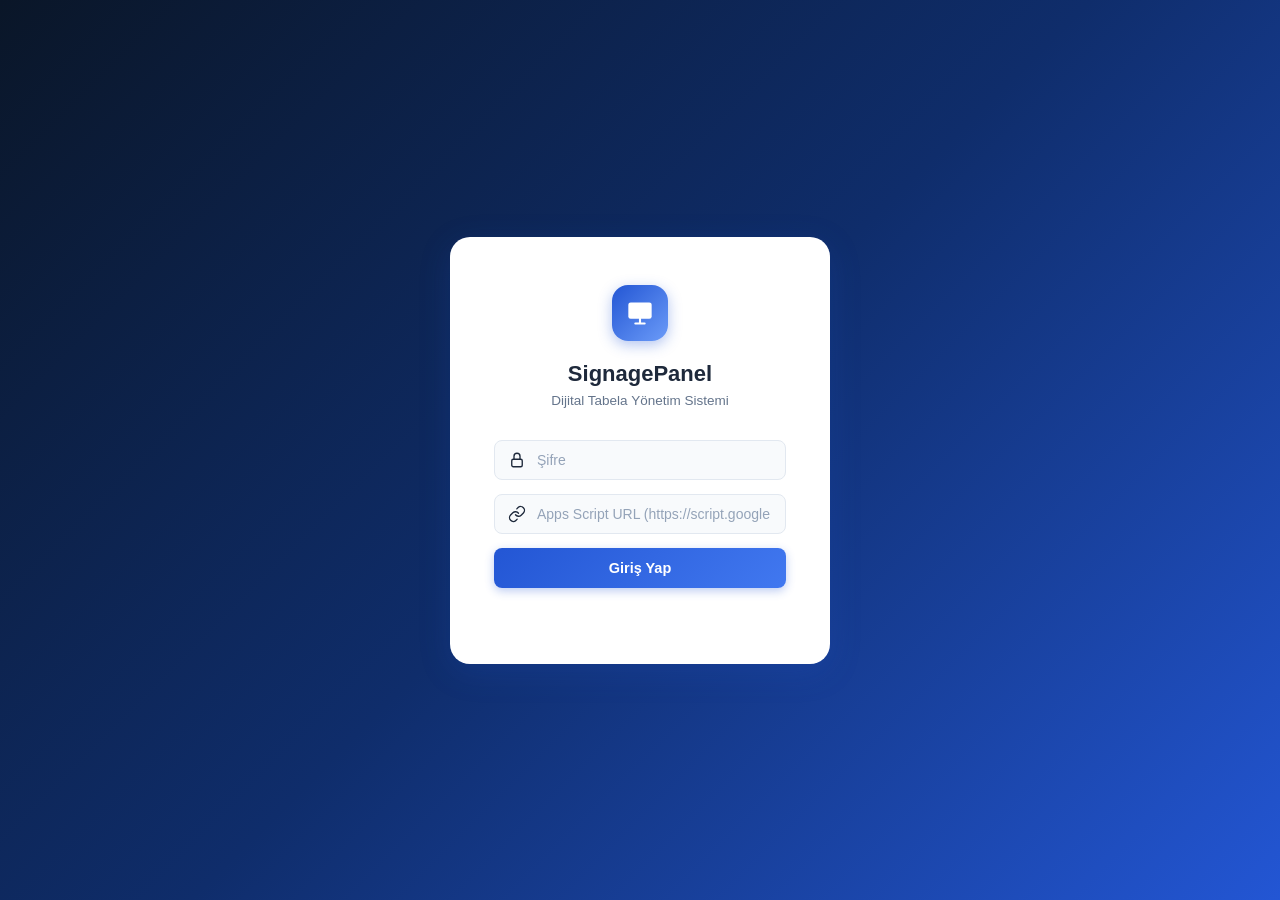
==== commit 4bfd23f1: "index.html" ====
--- a/index.html
+++ b/index.html
@@ -6,389 +6,187 @@
 <title>SignagePanel — Yönetim</title>
 <style>
 *, *::before, *::after { box-sizing: border-box; margin: 0; padding: 0; }
-
 :root {
-  --blue-900: #0a1628;
-  --blue-800: #0d2045;
-  --blue-700: #0f2d6b;
-  --blue-600: #1a3fa0;
-  --blue-500: #2356d4;
-  --blue-400: #4178f0;
-  --blue-300: #6b9bf8;
-  --blue-200: #a8c4fc;
-  --blue-100: #dce8ff;
-  --blue-50:  #f0f5ff;
-  --white:    #ffffff;
-  --gray-50:  #f8fafc;
-  --gray-100: #f1f5f9;
-  --gray-200: #e2e8f0;
-  --gray-300: #cbd5e1;
-  --gray-400: #94a3b8;
-  --gray-500: #64748b;
-  --gray-600: #475569;
-  --gray-700: #334155;
-  --gray-800: #1e293b;
-  --danger:   #dc2626;
-  --danger-bg:#fef2f2;
-  --success:  #16a34a;
-  --success-bg:#f0fdf4;
-  --warn:     #d97706;
-  --radius:   12px;
-  --radius-sm: 8px;
-  --radius-xs: 5px;
-  --shadow:   0 1px 3px rgba(0,0,0,0.08), 0 1px 2px rgba(0,0,0,0.06);
-  --shadow-md: 0 4px 16px rgba(35,86,212,0.12);
-  --shadow-lg: 0 8px 32px rgba(35,86,212,0.18);
-}
-
-body {
-  background: var(--gray-50);
-  color: var(--gray-800);
-  font-family: -apple-system, BlinkMacSystemFont, 'Segoe UI', 'Inter', sans-serif;
-  font-size: 14px;
-  min-height: 100vh;
-}
-
-/* ── LOGIN ──────────────────────────────────────────── */
-#login-screen {
-  min-height: 100vh;
-  display: flex;
-  align-items: center;
-  justify-content: center;
-  background: linear-gradient(135deg, var(--blue-900) 0%, var(--blue-700) 50%, var(--blue-500) 100%);
-}
-#login-screen.hidden { display: none; }
-
-.login-card {
-  background: var(--white);
-  border-radius: 20px;
-  padding: 48px 44px;
-  width: 380px;
-  box-shadow: var(--shadow-lg);
-  text-align: center;
-}
-.login-logo {
-  width: 56px; height: 56px;
-  background: linear-gradient(135deg, var(--blue-500), var(--blue-300));
-  border-radius: 16px;
-  display: flex; align-items: center; justify-content: center;
-  margin: 0 auto 20px;
-  box-shadow: 0 4px 14px rgba(35,86,212,0.35);
-}
-.login-logo svg { width: 28px; height: 28px; fill: white; }
-.login-title { font-size: 22px; font-weight: 700; color: var(--gray-800); margin-bottom: 6px; }
-.login-sub { font-size: 13.5px; color: var(--gray-500); margin-bottom: 32px; }
-
-.login-input-wrap { position: relative; margin-bottom: 16px; }
-.login-input-wrap svg { position: absolute; left: 14px; top: 50%; transform: translateY(-50%); width: 18px; height: 18px; stroke: var(--gray-400); fill: none; }
-.login-input {
-  width: 100%; padding: 11px 14px 11px 42px;
-  border: 1.5px solid var(--gray-200);
-  border-radius: var(--radius-sm);
-  font-size: 14px; color: var(--gray-800);
-  outline: none; transition: border-color 0.2s, box-shadow 0.2s;
-  background: var(--gray-50);
-}
-.login-input:focus { border-color: var(--blue-400); box-shadow: 0 0 0 3px rgba(65,120,240,0.12); background: white; }
-.login-input::placeholder { color: var(--gray-400); }
-
-.login-btn {
-  width: 100%; padding: 12px;
-  background: linear-gradient(135deg, var(--blue-500), var(--blue-400));
-  color: white; border: none; border-radius: var(--radius-sm);
-  font-size: 14.5px; font-weight: 600; cursor: pointer;
-  transition: opacity 0.15s, transform 0.1s;
-  box-shadow: 0 3px 10px rgba(35,86,212,0.3);
-}
-.login-btn:hover { opacity: 0.92; }
-.login-btn:active { transform: scale(0.99); }
-.login-btn:disabled { opacity: 0.5; cursor: not-allowed; }
-.login-err { color: var(--danger); font-size: 12.5px; margin-top: 10px; min-height: 18px; }
-
-/* ── APP SHELL ──────────────────────────────────────── */
-#app { display: none; min-height: 100vh; flex-direction: column; }
-#app.show { display: flex; }
-
-/* Header */
-.header {
-  background: var(--white);
-  border-bottom: 1px solid var(--gray-200);
-  padding: 0 32px;
-  height: 60px;
-  display: flex; align-items: center; justify-content: space-between;
-  position: sticky; top: 0; z-index: 50;
-  box-shadow: 0 1px 0 var(--gray-200);
-}
-.header-left { display: flex; align-items: center; gap: 12px; }
-.h-logo {
-  width: 36px; height: 36px;
-  background: linear-gradient(135deg, var(--blue-500), var(--blue-300));
-  border-radius: 10px;
-  display: flex; align-items: center; justify-content: center;
-}
-.h-logo svg { width: 18px; height: 18px; fill: white; }
-.h-name { font-size: 16px; font-weight: 700; color: var(--gray-800); letter-spacing: -0.3px; }
-.h-badge { font-size: 11px; background: var(--blue-100); color: var(--blue-600); padding: 2px 8px; border-radius: 20px; font-weight: 500; }
-.header-right { display: flex; align-items: center; gap: 10px; }
-.api-chip {
-  display: flex; align-items: center; gap: 7px;
-  padding: 6px 12px;
-  background: var(--gray-100); border: 1px solid var(--gray-200);
-  border-radius: 20px; font-size: 12px; color: var(--gray-500);
-}
-.api-chip input {
-  background: none; border: none; outline: none;
-  font-size: 12px; color: var(--gray-700);
-  width: 240px; font-family: monospace;
-}
-.dot { width: 7px; height: 7px; border-radius: 50%; background: var(--gray-300); flex-shrink: 0; }
-.dot.green { background: var(--success); }
-.dot.red   { background: var(--danger); }
-.dot.yellow{ background: var(--warn); }
-
-.logout-btn {
-  display: flex; align-items: center; gap: 6px;
-  padding: 7px 14px; border-radius: var(--radius-sm);
-  background: none; border: 1.5px solid var(--gray-200);
-  color: var(--gray-500); font-size: 13px; cursor: pointer;
-  transition: 0.15s;
-}
-.logout-btn:hover { border-color: var(--gray-300); color: var(--gray-700); }
-.logout-btn svg { width: 15px; height: 15px; }
-
-/* Body */
-.body-wrap { display: flex; flex: 1; }
-
-/* Sidebar */
-.sidebar {
-  width: 230px; flex-shrink: 0;
-  background: var(--white);
-  border-right: 1px solid var(--gray-200);
-  padding: 20px 12px;
-  position: sticky; top: 60px; height: calc(100vh - 60px);
-  overflow-y: auto;
-}
-.nav-section { margin-bottom: 24px; }
-.nav-section-label {
-  font-size: 10.5px; font-weight: 600; letter-spacing: 0.7px;
-  text-transform: uppercase; color: var(--gray-400);
-  padding: 0 10px; margin-bottom: 6px;
-}
-.nav-item {
-  display: flex; align-items: center; gap: 10px;
-  padding: 9px 12px; border-radius: var(--radius-sm);
-  color: var(--gray-600); cursor: pointer;
-  transition: background 0.12s, color 0.12s;
-  font-size: 13.5px; font-weight: 500;
-  margin-bottom: 2px; user-select: none;
-}
-.nav-item svg { width: 17px; height: 17px; flex-shrink: 0; }
-.nav-item:hover { background: var(--blue-50); color: var(--blue-600); }
-.nav-item.active { background: var(--blue-50); color: var(--blue-600); font-weight: 600; }
-.nav-item.active svg { stroke: var(--blue-500); }
-.nav-count {
-  margin-left: auto; font-size: 11px; font-weight: 600;
-  background: var(--blue-100); color: var(--blue-600);
-  padding: 1px 7px; border-radius: 10px;
-}
-
-/* Main content */
-.main { flex: 1; padding: 28px 36px; max-width: 1100px; }
-
-/* Page */
-.page { display: none; }
-.page.active { display: block; }
-
-/* Topbar */
-.topbar {
-  display: flex; align-items: flex-start; justify-content: space-between;
-  margin-bottom: 24px;
-}
-.topbar-title { font-size: 22px; font-weight: 700; color: var(--gray-800); letter-spacing: -0.4px; }
-.topbar-sub { font-size: 13px; color: var(--gray-500); margin-top: 3px; }
-
-/* Buttons */
-.btn {
-  display: inline-flex; align-items: center; gap: 7px;
-  padding: 9px 18px; border-radius: var(--radius-sm);
-  font-size: 13.5px; font-weight: 600; cursor: pointer;
-  border: none; transition: 0.15s; white-space: nowrap; line-height: 1;
-}
-.btn svg { width: 15px; height: 15px; flex-shrink: 0; }
-.btn-primary {
-  background: linear-gradient(135deg, var(--blue-500), var(--blue-400));
-  color: white; box-shadow: 0 2px 8px rgba(35,86,212,0.25);
-}
-.btn-primary:hover { box-shadow: 0 4px 14px rgba(35,86,212,0.35); opacity: 0.95; }
-.btn-outline { background: white; color: var(--gray-600); border: 1.5px solid var(--gray-200); }
-.btn-outline:hover { border-color: var(--blue-300); color: var(--blue-600); background: var(--blue-50); }
-.btn-danger { background: var(--danger-bg); color: var(--danger); border: 1.5px solid #fecaca; }
-.btn-danger:hover { background: #fee2e2; }
-.btn-sm { padding: 6px 12px; font-size: 12.5px; }
-.btn:disabled { opacity: 0.45; cursor: not-allowed; }
-
-/* Stats row */
-.stats-row { display: grid; grid-template-columns: repeat(auto-fit, minmax(160px,1fr)); gap: 14px; margin-bottom: 28px; }
-.stat-card {
-  background: white; border: 1px solid var(--gray-200);
-  border-radius: var(--radius); padding: 18px 20px;
-  box-shadow: var(--shadow);
-}
-.stat-label { font-size: 12px; color: var(--gray-500); font-weight: 500; margin-bottom: 6px; }
-.stat-val { font-size: 28px; font-weight: 700; color: var(--blue-600); line-height: 1; }
-.stat-sub { font-size: 12px; color: var(--gray-400); margin-top: 4px; }
-
-/* Screens grid */
-.screens-grid { display: grid; grid-template-columns: repeat(auto-fill, minmax(240px,1fr)); gap: 16px; }
-
-.screen-card {
-  background: white; border: 1.5px solid var(--gray-200);
-  border-radius: var(--radius); overflow: hidden;
-  box-shadow: var(--shadow); transition: box-shadow 0.15s, border-color 0.15s;
-}
-.screen-card:hover { box-shadow: var(--shadow-md); border-color: var(--blue-200); }
-
-.screen-preview {
-  height: 120px;
-  background: linear-gradient(135deg, var(--blue-900) 0%, var(--blue-700) 100%);
-  display: flex; align-items: center; justify-content: center;
-  position: relative;
-}
-.screen-preview svg { width: 42px; height: 42px; opacity: 0.25; fill: white; }
-.screen-badge {
-  position: absolute; top: 10px; left: 10px;
-  font-size: 10.5px; font-weight: 600; padding: 3px 9px;
-  border-radius: 20px;
-}
-.screen-badge.active { background: rgba(22,163,74,0.9); color: white; }
-.screen-badge.inactive { background: rgba(255,255,255,0.15); color: rgba(255,255,255,0.7); }
-.screen-num {
-  position: absolute; bottom: 10px; right: 12px;
-  font-size: 20px; font-weight: 800; color: rgba(255,255,255,0.12);
-  font-family: monospace;
-}
-
-.screen-body { padding: 14px 16px; }
-.screen-name { font-size: 14.5px; font-weight: 700; color: var(--gray-800); margin-bottom: 2px; }
-.screen-meta { font-size: 12px; color: var(--gray-500); margin-bottom: 12px; }
-.screen-pl {
-  display: flex; align-items: center; gap: 6px;
-  font-size: 12px; color: var(--blue-600);
-  background: var(--blue-50); border: 1px solid var(--blue-100);
-  border-radius: var(--radius-xs); padding: 4px 10px;
-  margin-bottom: 12px; font-weight: 500;
-}
-.screen-pl svg { width: 13px; height: 13px; }
-.screen-pl.none { color: var(--gray-400); background: var(--gray-100); border-color: var(--gray-200); }
-.screen-actions { display: flex; gap: 6px; }
-
-/* Playlist list */
-.pl-list { display: flex; flex-direction: column; gap: 10px; }
-.pl-card {
-  background: white; border: 1.5px solid var(--gray-200);
-  border-radius: var(--radius); padding: 16px 18px;
-  display: flex; align-items: center; gap: 14px;
-  box-shadow: var(--shadow); transition: box-shadow 0.15s, border-color 0.15s;
-}
-.pl-card:hover { box-shadow: var(--shadow-md); border-color: var(--blue-200); }
-.pl-icon {
-  width: 46px; height: 46px; flex-shrink: 0;
-  background: linear-gradient(135deg, var(--blue-500), var(--blue-300));
-  border-radius: 12px; display: flex; align-items: center; justify-content: center;
-}
-.pl-icon svg { width: 20px; height: 20px; fill: white; }
-.pl-info { flex: 1; min-width: 0; }
-.pl-name { font-size: 14.5px; font-weight: 700; color: var(--gray-800); }
-.pl-meta { font-size: 12px; color: var(--gray-500); margin-top: 2px; }
-.pl-actions { display: flex; gap: 8px; align-items: center; }
-
-/* Badge */
-.badge { display: inline-flex; align-items: center; padding: 3px 9px; border-radius: 20px; font-size: 11.5px; font-weight: 600; }
-.badge-blue { background: var(--blue-100); color: var(--blue-600); }
-.badge-green { background: var(--success-bg); color: var(--success); }
-.badge-gray { background: var(--gray-100); color: var(--gray-500); }
-
-/* Modal */
-.overlay { display: none; position: fixed; inset: 0; background: rgba(15,28,60,0.45); z-index: 200; align-items: center; justify-content: center; backdrop-filter: blur(2px); }
-.overlay.open { display: flex; }
-.modal {
-  background: white; border-radius: 18px; padding: 28px;
-  width: 540px; max-width: 95vw; max-height: 90vh;
-  overflow-y: auto; box-shadow: var(--shadow-lg);
-}
-.modal-header { display: flex; align-items: center; justify-content: space-between; margin-bottom: 22px; }
-.modal-title { font-size: 18px; font-weight: 700; color: var(--gray-800); }
-.modal-close { background: none; border: none; cursor: pointer; color: var(--gray-400); padding: 4px; border-radius: 6px; }
-.modal-close:hover { color: var(--gray-700); background: var(--gray-100); }
-.modal-close svg { width: 20px; height: 20px; }
-.modal-footer { display: flex; justify-content: flex-end; gap: 10px; margin-top: 24px; padding-top: 20px; border-top: 1px solid var(--gray-100); }
-
-/* Form */
-.fg { margin-bottom: 18px; }
-.fl { display: block; font-size: 12.5px; font-weight: 600; color: var(--gray-600); margin-bottom: 7px; }
-.fi, .fsel {
-  width: 100%; padding: 9px 13px;
-  border: 1.5px solid var(--gray-200); border-radius: var(--radius-sm);
-  font-size: 14px; color: var(--gray-800); background: white;
-  outline: none; transition: border-color 0.15s, box-shadow 0.15s;
-}
-.fi:focus, .fsel:focus { border-color: var(--blue-400); box-shadow: 0 0 0 3px rgba(65,120,240,0.1); }
-.fi::placeholder { color: var(--gray-300); }
-.fsel option { background: white; }
-
-/* Media entries */
-.media-header-row { display: grid; grid-template-columns: 1fr 80px 34px; gap: 8px; margin-bottom: 6px; }
-.media-header-row span { font-size: 11.5px; font-weight: 600; color: var(--gray-400); text-transform: uppercase; letter-spacing: 0.5px; }
-.media-entry { display: grid; grid-template-columns: 1fr 80px 34px; gap: 8px; align-items: center; margin-bottom: 8px; }
-.media-entry .fi { font-size: 13px; padding: 8px 11px; }
-.del-btn { background: none; border: 1.5px solid var(--gray-200); color: var(--gray-400); cursor: pointer; font-size: 16px; width: 34px; height: 36px; border-radius: var(--radius-xs); display: flex; align-items: center; justify-content: center; transition: 0.12s; }
-.del-btn:hover { border-color: #fca5a5; color: var(--danger); background: var(--danger-bg); }
-
-/* URL modal */
-.url-display {
-  background: var(--blue-50); border: 1.5px solid var(--blue-200);
-  border-radius: var(--radius-sm); padding: 12px 16px; margin-top: 10px;
-}
-.url-display code { font-size: 12px; color: var(--blue-700); font-family: monospace; word-break: break-all; line-height: 1.6; }
-.url-actions { display: flex; gap: 8px; margin-top: 10px; }
-
-/* Toast */
-.toast {
-  position: fixed; bottom: 24px; right: 24px;
-  background: var(--gray-800); color: white;
-  padding: 11px 18px; border-radius: var(--radius-sm);
-  font-size: 13.5px; z-index: 999;
-  transform: translateY(10px); opacity: 0; transition: 0.2s;
-  pointer-events: none; display: flex; align-items: center; gap: 8px;
-  box-shadow: 0 4px 20px rgba(0,0,0,0.25); max-width: 340px;
-}
-.toast.show { opacity: 1; transform: translateY(0); }
-.toast.success { background: var(--success); }
-.toast.error   { background: var(--danger); }
-
-/* Empty */
-.empty { text-align: center; padding: 60px 24px; color: var(--gray-400); }
-.empty svg { width: 44px; height: 44px; margin: 0 auto 14px; display: block; opacity: 0.35; }
-.empty p { font-size: 14px; line-height: 1.7; }
-
-/* Spinner */
-.spin { display: inline-block; width: 14px; height: 14px; border: 2px solid rgba(255,255,255,0.3); border-top-color: white; border-radius: 50%; animation: sp 0.7s linear infinite; }
-@keyframes sp { to { transform: rotate(360deg); } }
-
-/* Kurulum */
-.setup-card { background: white; border: 1.5px solid var(--gray-200); border-radius: var(--radius); padding: 28px; box-shadow: var(--shadow); }
-.step-row { display: flex; gap: 18px; padding: 18px 0; border-bottom: 1px solid var(--gray-100); }
-.step-row:last-child { border-bottom: none; }
-.step-num { width: 32px; height: 32px; background: linear-gradient(135deg,var(--blue-500),var(--blue-300)); color: white; border-radius: 50%; display: flex; align-items: center; justify-content: center; font-size: 14px; font-weight: 700; flex-shrink: 0; margin-top: 1px; }
-.step-body h3 { font-size: 14.5px; font-weight: 700; color: var(--gray-800); margin-bottom: 7px; }
-.step-body p, .step-body li { font-size: 13.5px; color: var(--gray-600); line-height: 1.7; }
-.step-body ul { padding-left: 18px; margin-top: 5px; }
-.step-body code { background: var(--blue-50); color: var(--blue-700); padding: 1px 7px; border-radius: 4px; font-size: 12.5px; font-family: monospace; border: 1px solid var(--blue-100); }
+  --blue-900:#0a1628;--blue-700:#0f2d6b;--blue-600:#1a3fa0;--blue-500:#2356d4;
+  --blue-400:#4178f0;--blue-300:#6b9bf8;--blue-200:#a8c4fc;--blue-100:#dce8ff;--blue-50:#f0f5ff;
+  --white:#fff;--gray-50:#f8fafc;--gray-100:#f1f5f9;--gray-200:#e2e8f0;--gray-300:#cbd5e1;
+  --gray-400:#94a3b8;--gray-500:#64748b;--gray-600:#475569;--gray-700:#334155;--gray-800:#1e293b;
+  --danger:#dc2626;--danger-bg:#fef2f2;--success:#16a34a;--success-bg:#f0fdf4;--warn:#d97706;
+  --radius:12px;--radius-sm:8px;--radius-xs:5px;
+  --shadow:0 1px 3px rgba(0,0,0,.08),0 1px 2px rgba(0,0,0,.06);
+  --shadow-md:0 4px 16px rgba(35,86,212,.12);--shadow-lg:0 8px 32px rgba(35,86,212,.18);
+}
+body{background:var(--gray-50);color:var(--gray-800);font-family:-apple-system,BlinkMacSystemFont,'Segoe UI',sans-serif;font-size:14px;min-height:100vh}
+
+/* LOGIN */
+#login-screen{min-height:100vh;display:flex;align-items:center;justify-content:center;background:linear-gradient(135deg,var(--blue-900) 0%,var(--blue-700) 50%,var(--blue-500) 100%)}
+#login-screen.hidden{display:none}
+.login-card{background:var(--white);border-radius:20px;padding:48px 44px;width:380px;box-shadow:var(--shadow-lg);text-align:center}
+.login-logo{width:56px;height:56px;background:linear-gradient(135deg,var(--blue-500),var(--blue-300));border-radius:16px;display:flex;align-items:center;justify-content:center;margin:0 auto 20px;box-shadow:0 4px 14px rgba(35,86,212,.35)}
+.login-logo svg{width:28px;height:28px;fill:white}
+.login-title{font-size:22px;font-weight:700;color:var(--gray-800);margin-bottom:6px}
+.login-sub{font-size:13.5px;color:var(--gray-500);margin-bottom:32px}
+.login-iw{position:relative;margin-bottom:14px}
+.login-iw svg{position:absolute;left:14px;top:50%;transform:translateY(-50%);width:18px;height:18px;stroke:var(--gray-400);fill:none}
+.login-iw input{width:100%;padding:11px 14px 11px 42px;border:1.5px solid var(--gray-200);border-radius:var(--radius-sm);font-size:14px;color:var(--gray-800);outline:none;transition:.2s;background:var(--gray-50)}
+.login-iw input:focus{border-color:var(--blue-400);box-shadow:0 0 0 3px rgba(65,120,240,.12);background:white}
+.login-iw input::placeholder{color:var(--gray-400)}
+.login-btn{width:100%;padding:12px;background:linear-gradient(135deg,var(--blue-500),var(--blue-400));color:white;border:none;border-radius:var(--radius-sm);font-size:14.5px;font-weight:600;cursor:pointer;transition:.15s;box-shadow:0 3px 10px rgba(35,86,212,.3)}
+.login-btn:hover{opacity:.92}.login-btn:disabled{opacity:.5;cursor:not-allowed}
+.login-err{color:var(--danger);font-size:12.5px;margin-top:10px;min-height:18px}
+
+/* APP */
+#app{display:none;min-height:100vh;flex-direction:column}
+#app.show{display:flex}
+
+/* HEADER */
+.header{background:var(--white);border-bottom:1px solid var(--gray-200);padding:0 28px;height:60px;display:flex;align-items:center;justify-content:space-between;position:sticky;top:0;z-index:50;box-shadow:0 1px 0 var(--gray-200)}
+.h-left{display:flex;align-items:center;gap:12px}
+.h-logo{width:36px;height:36px;background:linear-gradient(135deg,var(--blue-500),var(--blue-300));border-radius:10px;display:flex;align-items:center;justify-content:center}
+.h-logo svg{width:18px;height:18px;fill:white}
+.h-name{font-size:16px;font-weight:700;color:var(--gray-800);letter-spacing:-.3px}
+.h-badge{font-size:11px;background:var(--blue-100);color:var(--blue-600);padding:2px 8px;border-radius:20px;font-weight:500}
+.h-right{display:flex;align-items:center;gap:10px}
+.api-chip{display:flex;align-items:center;gap:8px;padding:6px 14px;background:var(--gray-100);border:1px solid var(--gray-200);border-radius:24px;font-size:12px}
+.api-chip input{background:none;border:none;outline:none;font-size:12px;color:var(--gray-700);width:260px;font-family:monospace}
+.dot{width:7px;height:7px;border-radius:50%;background:var(--gray-300);flex-shrink:0;transition:.3s}
+.dot.g{background:var(--success)}.dot.r{background:var(--danger)}.dot.y{background:var(--warn)}
+.logout-btn{display:flex;align-items:center;gap:6px;padding:7px 14px;border-radius:var(--radius-sm);background:none;border:1.5px solid var(--gray-200);color:var(--gray-500);font-size:13px;cursor:pointer;transition:.15s}
+.logout-btn:hover{border-color:var(--gray-300);color:var(--gray-700)}
+.logout-btn svg{width:15px;height:15px}
+
+/* BODY */
+.body-wrap{display:flex;flex:1}
+
+/* SIDEBAR */
+.sidebar{width:228px;flex-shrink:0;background:var(--white);border-right:1px solid var(--gray-200);padding:20px 12px;position:sticky;top:60px;height:calc(100vh - 60px);overflow-y:auto}
+.nav-sec-lbl{font-size:10.5px;font-weight:600;letter-spacing:.7px;text-transform:uppercase;color:var(--gray-400);padding:0 10px;margin-bottom:6px;margin-top:4px}
+.nav-item{display:flex;align-items:center;gap:10px;padding:9px 12px;border-radius:var(--radius-sm);color:var(--gray-600);cursor:pointer;transition:.12s;font-size:13.5px;font-weight:500;margin-bottom:2px;user-select:none}
+.nav-item svg{width:17px;height:17px;flex-shrink:0;stroke:currentColor;fill:none;stroke-width:1.8;stroke-linecap:round}
+.nav-item:hover{background:var(--blue-50);color:var(--blue-600)}
+.nav-item.active{background:var(--blue-50);color:var(--blue-600);font-weight:600}
+.nav-count{margin-left:auto;font-size:11px;font-weight:600;background:var(--blue-100);color:var(--blue-600);padding:1px 7px;border-radius:10px}
+
+/* MAIN */
+.main{flex:1;padding:28px 36px;max-width:1080px}
+.page{display:none}.page.active{display:block}
+.topbar{display:flex;align-items:flex-start;justify-content:space-between;margin-bottom:24px}
+.topbar-title{font-size:22px;font-weight:700;color:var(--gray-800);letter-spacing:-.4px}
+.topbar-sub{font-size:13px;color:var(--gray-500);margin-top:3px}
+
+/* BUTTONS */
+.btn{display:inline-flex;align-items:center;gap:7px;padding:9px 18px;border-radius:var(--radius-sm);font-size:13.5px;font-weight:600;cursor:pointer;border:none;transition:.15s;white-space:nowrap;line-height:1}
+.btn svg{width:15px;height:15px;flex-shrink:0}
+.btn-primary{background:linear-gradient(135deg,var(--blue-500),var(--blue-400));color:white;box-shadow:0 2px 8px rgba(35,86,212,.25)}
+.btn-primary:hover{box-shadow:0 4px 14px rgba(35,86,212,.35);opacity:.95}
+.btn-outline{background:white;color:var(--gray-600);border:1.5px solid var(--gray-200)}
+.btn-outline:hover{border-color:var(--blue-300);color:var(--blue-600);background:var(--blue-50)}
+.btn-danger{background:var(--danger-bg);color:var(--danger);border:1.5px solid #fecaca}
+.btn-danger:hover{background:#fee2e2}
+.btn-sm{padding:6px 12px;font-size:12.5px}
+.btn:disabled{opacity:.45;cursor:not-allowed}
+
+/* STATS */
+.stats-row{display:grid;grid-template-columns:repeat(auto-fit,minmax(150px,1fr));gap:14px;margin-bottom:28px}
+.stat-card{background:white;border:1px solid var(--gray-200);border-radius:var(--radius);padding:18px 20px;box-shadow:var(--shadow)}
+.stat-lbl{font-size:12px;color:var(--gray-500);font-weight:500;margin-bottom:6px}
+.stat-val{font-size:28px;font-weight:700;color:var(--blue-600);line-height:1}
+.stat-sub{font-size:12px;color:var(--gray-400);margin-top:4px}
+
+/* SCREENS */
+.screens-grid{display:grid;grid-template-columns:repeat(auto-fill,minmax(240px,1fr));gap:16px}
+.screen-card{background:white;border:1.5px solid var(--gray-200);border-radius:var(--radius);overflow:hidden;box-shadow:var(--shadow);transition:.15s}
+.screen-card:hover{box-shadow:var(--shadow-md);border-color:var(--blue-200)}
+.screen-preview{height:120px;background:linear-gradient(135deg,var(--blue-900),var(--blue-700));display:flex;align-items:center;justify-content:center;position:relative}
+.screen-preview svg{width:42px;height:42px;opacity:.2;fill:white}
+.scr-badge{position:absolute;top:10px;left:10px;font-size:10.5px;font-weight:600;padding:3px 9px;border-radius:20px}
+.scr-badge.on{background:rgba(22,163,74,.85);color:white}
+.scr-badge.off{background:rgba(255,255,255,.12);color:rgba(255,255,255,.65)}
+.scr-num{position:absolute;bottom:10px;right:12px;font-size:20px;font-weight:800;color:rgba(255,255,255,.1);font-family:monospace}
+.screen-body{padding:14px 16px}
+.screen-name{font-size:14.5px;font-weight:700;color:var(--gray-800);margin-bottom:2px}
+.screen-meta{font-size:12px;color:var(--gray-500);margin-bottom:10px}
+.screen-pl{display:flex;align-items:center;gap:6px;font-size:12px;border-radius:var(--radius-xs);padding:5px 10px;margin-bottom:12px;font-weight:500}
+.screen-pl.has{color:var(--blue-600);background:var(--blue-50);border:1px solid var(--blue-100)}
+.screen-pl.none{color:var(--gray-400);background:var(--gray-100);border:1px solid var(--gray-200)}
+.screen-pl svg{width:13px;height:13px;fill:currentColor}
+.screen-actions{display:flex;gap:6px;flex-wrap:wrap}
+
+/* PLAYLISTS */
+.pl-list{display:flex;flex-direction:column;gap:10px}
+.pl-card{background:white;border:1.5px solid var(--gray-200);border-radius:var(--radius);padding:16px 18px;display:flex;align-items:center;gap:14px;box-shadow:var(--shadow);transition:.15s}
+.pl-card:hover{box-shadow:var(--shadow-md);border-color:var(--blue-200)}
+.pl-icon{width:46px;height:46px;flex-shrink:0;background:linear-gradient(135deg,var(--blue-500),var(--blue-300));border-radius:12px;display:flex;align-items:center;justify-content:center}
+.pl-icon svg{width:20px;height:20px;fill:white}
+.pl-info{flex:1;min-width:0}
+.pl-name{font-size:14.5px;font-weight:700;color:var(--gray-800)}
+.pl-meta{font-size:12px;color:var(--gray-500);margin-top:2px}
+.pl-actions{display:flex;gap:8px;align-items:center}
+
+/* BADGE */
+.badge{display:inline-flex;align-items:center;padding:3px 9px;border-radius:20px;font-size:11.5px;font-weight:600}
+.badge-green{background:var(--success-bg);color:var(--success)}
+.badge-gray{background:var(--gray-100);color:var(--gray-500)}
+
+/* MODAL */
+.overlay{display:none;position:fixed;inset:0;background:rgba(10,22,40,.5);z-index:200;align-items:center;justify-content:center;backdrop-filter:blur(2px)}
+.overlay.open{display:flex}
+.modal{background:white;border-radius:18px;padding:28px;width:540px;max-width:95vw;max-height:90vh;overflow-y:auto;box-shadow:var(--shadow-lg)}
+.modal-hdr{display:flex;align-items:center;justify-content:space-between;margin-bottom:22px}
+.modal-title{font-size:18px;font-weight:700;color:var(--gray-800)}
+.modal-x{background:none;border:none;cursor:pointer;color:var(--gray-400);padding:4px;border-radius:6px;display:flex}
+.modal-x:hover{color:var(--gray-700);background:var(--gray-100)}
+.modal-x svg{width:20px;height:20px;stroke:currentColor;fill:none;stroke-width:2;stroke-linecap:round}
+.modal-footer{display:flex;justify-content:flex-end;gap:10px;margin-top:24px;padding-top:20px;border-top:1px solid var(--gray-100)}
+
+/* FORM */
+.fg{margin-bottom:18px}
+.fl{display:block;font-size:12.5px;font-weight:600;color:var(--gray-600);margin-bottom:7px}
+.fi,.fsel{width:100%;padding:9px 13px;border:1.5px solid var(--gray-200);border-radius:var(--radius-sm);font-size:14px;color:var(--gray-800);background:white;outline:none;transition:.15s}
+.fi:focus,.fsel:focus{border-color:var(--blue-400);box-shadow:0 0 0 3px rgba(65,120,240,.1)}
+.fi::placeholder{color:var(--gray-300)}
+
+/* MEDIA ENTRIES */
+.me-hdr{display:grid;grid-template-columns:1fr 80px 34px;gap:8px;margin-bottom:6px}
+.me-hdr span{font-size:11px;font-weight:600;color:var(--gray-400);text-transform:uppercase;letter-spacing:.5px}
+.media-entry{display:grid;grid-template-columns:1fr 80px 34px;gap:8px;align-items:center;margin-bottom:8px}
+.media-entry .fi{font-size:13px;padding:8px 11px}
+.del-btn{background:none;border:1.5px solid var(--gray-200);color:var(--gray-400);cursor:pointer;font-size:16px;width:34px;height:36px;border-radius:var(--radius-xs);display:flex;align-items:center;justify-content:center;transition:.12s}
+.del-btn:hover{border-color:#fca5a5;color:var(--danger);background:var(--danger-bg)}
+
+/* URL BOX */
+.url-box{background:var(--blue-50);border:1.5px solid var(--blue-200);border-radius:var(--radius-sm);padding:12px 16px;margin-top:10px}
+.url-box code{font-size:12px;color:var(--blue-700);font-family:monospace;word-break:break-all;line-height:1.6}
+.url-acts{display:flex;gap:8px;margin-top:10px}
+
+/* TOAST */
+.toast{position:fixed;bottom:24px;right:24px;background:var(--gray-800);color:white;padding:11px 18px;border-radius:var(--radius-sm);font-size:13.5px;z-index:999;transform:translateY(10px);opacity:0;transition:.2s;pointer-events:none;box-shadow:0 4px 20px rgba(0,0,0,.25);max-width:340px}
+.toast.show{opacity:1;transform:translateY(0)}
+.toast.s{background:var(--success)}.toast.e{background:var(--danger)}
+
+/* EMPTY */
+.empty{text-align:center;padding:60px 24px;color:var(--gray-400)}
+.empty svg{width:44px;height:44px;margin:0 auto 14px;display:block;opacity:.3;stroke:currentColor;fill:none;stroke-width:1.2}
+.empty p{font-size:14px;line-height:1.7}
+
+/* SPINNER */
+.spin{display:inline-block;width:14px;height:14px;border:2px solid rgba(255,255,255,.3);border-top-color:white;border-radius:50%;animation:sp .7s linear infinite}
+@keyframes sp{to{transform:rotate(360deg)}}
+
+/* SETUP */
+.setup-card{background:white;border:1.5px solid var(--gray-200);border-radius:var(--radius);padding:28px;box-shadow:var(--shadow)}
+.step-row{display:flex;gap:18px;padding:18px 0;border-bottom:1px solid var(--gray-100)}
+.step-row:last-child{border-bottom:none}
+.step-num{width:32px;height:32px;background:linear-gradient(135deg,var(--blue-500),var(--blue-300));color:white;border-radius:50%;display:flex;align-items:center;justify-content:center;font-size:14px;font-weight:700;flex-shrink:0;margin-top:1px}
+.step-body h3{font-size:14.5px;font-weight:700;color:var(--gray-800);margin-bottom:7px}
+.step-body p,.step-body li{font-size:13.5px;color:var(--gray-600);line-height:1.7}
+.step-body ul{padding-left:18px;margin-top:5px}
+.step-body code{background:var(--blue-50);color:var(--blue-700);padding:1px 7px;border-radius:4px;font-size:12.5px;font-family:monospace;border:1px solid var(--blue-100)}
 </style>
 </head>
 <body>
 
-<!-- ── LOGIN ─────────────────────────────────────────── -->
+<!-- LOGIN -->
 <div id="login-screen">
   <div class="login-card">
     <div class="login-logo">
@@ -396,368 +194,297 @@
     </div>
     <div class="login-title">SignagePanel</div>
     <div class="login-sub">Dijital Tabela Yönetim Sistemi</div>
-
-    <div class="login-input-wrap">
+    <div class="login-iw">
       <svg viewBox="0 0 24 24" stroke-width="1.8" stroke-linecap="round"><rect x="5" y="11" width="14" height="10" rx="2" stroke="currentColor"/><path d="M8 11V7a4 4 0 0 1 8 0v4" stroke="currentColor"/></svg>
-      <input class="login-input" id="pass-input" type="password" placeholder="Şifre" onkeydown="if(event.key==='Enter')doLogin()">
+      <input id="pass-inp" type="password" placeholder="Şifre" onkeydown="if(event.key==='Enter')doLogin()">
+    </div>
+    <div class="login-iw">
+      <svg viewBox="0 0 24 24" stroke-width="1.8" stroke-linecap="round"><path d="M10 13a5 5 0 0 0 7.54.54l3-3a5 5 0 0 0-7.07-7.07l-1.72 1.71" stroke="currentColor"/><path d="M14 11a5 5 0 0 0-7.54-.54l-3 3a5 5 0 0 0 7.07 7.07l1.71-1.71" stroke="currentColor"/></svg>
+      <input id="api-inp-login" type="url" placeholder="Apps Script URL (https://script.google.com/…)" onkeydown="if(event.key==='Enter')doLogin()">
     </div>
     <button class="login-btn" id="login-btn" onclick="doLogin()">Giriş Yap</button>
     <div class="login-err" id="login-err"></div>
   </div>
 </div>
 
-<!-- ── APP ───────────────────────────────────────────── -->
+<!-- APP -->
 <div id="app">
-
-  <!-- Header -->
   <header class="header">
-    <div class="header-left">
-      <div class="h-logo">
-        <svg viewBox="0 0 24 24"><rect x="2" y="3" width="20" height="14" rx="2"/><path d="M8 21h8M12 17v4" stroke="white" stroke-width="2" stroke-linecap="round" fill="none"/></svg>
-      </div>
+    <div class="h-left">
+      <div class="h-logo"><svg viewBox="0 0 24 24"><rect x="2" y="3" width="20" height="14" rx="2"/><path d="M8 21h8M12 17v4" stroke="white" stroke-width="2" stroke-linecap="round" fill="none"/></svg></div>
       <span class="h-name">SignagePanel</span>
-      <span class="h-badge">v2.0</span>
-    </div>
-    <div class="header-right">
+      <span class="h-badge">v3.0</span>
+    </div>
+    <div class="h-right">
       <div class="api-chip">
         <div class="dot" id="api-dot"></div>
-        <input id="api-input" placeholder="Apps Script URL yapıştırın…" oninput="onApiInput()">
+        <input id="api-inp" placeholder="Apps Script URL…" oninput="onApiChange()" readonly style="cursor:default;opacity:.7">
       </div>
       <button class="logout-btn" onclick="logout()">
-        <svg viewBox="0 0 24 24" fill="none" stroke="currentColor" stroke-width="1.8" stroke-linecap="round"><path d="M9 21H5a2 2 0 0 1-2-2V5a2 2 0 0 1 2-2h4"/><polyline points="16 17 21 12 16 7"/><line x1="21" y1="12" x2="9" y2="12"/></svg>
+        <svg viewBox="0 0 24 24" stroke-width="1.8" stroke-linecap="round" stroke="currentColor" fill="none"><path d="M9 21H5a2 2 0 0 1-2-2V5a2 2 0 0 1 2-2h4"/><polyline points="16 17 21 12 16 7"/><line x1="21" y1="12" x2="9" y2="12"/></svg>
         Çıkış
       </button>
     </div>
   </header>
 
   <div class="body-wrap">
-
-    <!-- Sidebar -->
     <aside class="sidebar">
-      <div class="nav-section">
-        <div class="nav-section-label">Yönetim</div>
-        <div class="nav-item active" data-page="screens" onclick="nav(this)">
-          <svg viewBox="0 0 24 24" fill="none" stroke="currentColor" stroke-width="1.8" stroke-linecap="round"><rect x="2" y="3" width="20" height="14" rx="2"/><line x1="8" y1="21" x2="16" y2="21"/><line x1="12" y1="17" x2="12" y2="21"/></svg>
-          Ekranlar
-          <span class="nav-count" id="nav-screens-count">0</span>
-        </div>
-        <div class="nav-item" data-page="playlists" onclick="nav(this)">
-          <svg viewBox="0 0 24 24" fill="none" stroke="currentColor" stroke-width="1.8" stroke-linecap="round"><line x1="4" y1="6" x2="20" y2="6"/><line x1="4" y1="10" x2="20" y2="10"/><line x1="4" y1="14" x2="14" y2="14"/><polygon points="17,12 17,18 22,15" fill="currentColor" stroke="none"/></svg>
-          Playlist'ler
-          <span class="nav-count" id="nav-pl-count">0</span>
-        </div>
-      </div>
-      <div class="nav-section">
-        <div class="nav-section-label">Yardım</div>
-        <div class="nav-item" data-page="setup" onclick="nav(this)">
-          <svg viewBox="0 0 24 24" fill="none" stroke="currentColor" stroke-width="1.8" stroke-linecap="round"><circle cx="12" cy="12" r="3"/><path d="M12 2v3m0 14v3M4.22 4.22l2.12 2.12m11.32 11.32 2.12 2.12M2 12h3m14 0h3M4.22 19.78l2.12-2.12m11.32-11.32 2.12-2.12"/></svg>
-          Kurulum
-        </div>
+      <div class="nav-sec-lbl">Yönetim</div>
+      <div class="nav-item active" data-page="screens" onclick="nav(this)">
+        <svg viewBox="0 0 24 24"><rect x="2" y="3" width="20" height="14" rx="2"/><line x1="8" y1="21" x2="16" y2="21"/><line x1="12" y1="17" x2="12" y2="21"/></svg>
+        Ekranlar <span class="nav-count" id="nc-s">0</span>
+      </div>
+      <div class="nav-item" data-page="playlists" onclick="nav(this)">
+        <svg viewBox="0 0 24 24"><line x1="4" y1="6" x2="20" y2="6"/><line x1="4" y1="10" x2="20" y2="10"/><line x1="4" y1="14" x2="14" y2="14"/><polygon points="17,12 17,18 22,15" fill="currentColor" stroke="none"/></svg>
+        Playlist'ler <span class="nav-count" id="nc-p">0</span>
+      </div>
+      <div class="nav-sec-lbl" style="margin-top:16px">Yardım</div>
+      <div class="nav-item" data-page="setup" onclick="nav(this)">
+        <svg viewBox="0 0 24 24"><circle cx="12" cy="12" r="3"/><path d="M12 2v3m0 14v3M4.22 4.22l2.12 2.12m11.32 11.32 2.12 2.12M2 12h3m14 0h3M4.22 19.78l2.12-2.12m11.32-11.32 2.12-2.12"/></svg>
+        Kurulum
       </div>
     </aside>
 
-    <!-- Main -->
     <main class="main">
-
       <!-- EKRANLAR -->
       <div id="page-screens" class="page active">
         <div class="topbar">
-          <div>
-            <div class="topbar-title">Ekranlar</div>
-            <div class="topbar-sub">Televizyonlarınızı ve yayın atamalarını yönetin</div>
-          </div>
+          <div><div class="topbar-title">Ekranlar</div><div class="topbar-sub">Televizyonlarınızı ve yayın atamalarını yönetin</div></div>
           <button class="btn btn-primary" onclick="openAddScreen()">
-            <svg viewBox="0 0 24 24" fill="none" stroke="currentColor" stroke-width="2.5" stroke-linecap="round"><line x1="12" y1="5" x2="12" y2="19"/><line x1="5" y1="12" x2="19" y2="12"/></svg>
+            <svg viewBox="0 0 24 24" stroke="white" stroke-width="2.5" stroke-linecap="round" fill="none"><line x1="12" y1="5" x2="12" y2="19"/><line x1="5" y1="12" x2="19" y2="12"/></svg>
             Ekran Ekle
           </button>
         </div>
         <div class="stats-row">
-          <div class="stat-card">
-            <div class="stat-label">Toplam Ekran</div>
-            <div class="stat-val" id="stat-screens">—</div>
-            <div class="stat-sub">televizyon</div>
-          </div>
-          <div class="stat-card">
-            <div class="stat-label">Aktif Yayın</div>
-            <div class="stat-val" id="stat-active">—</div>
-            <div class="stat-sub">playlist atanmış</div>
-          </div>
-          <div class="stat-card">
-            <div class="stat-label">Playlist</div>
-            <div class="stat-val" id="stat-pl">—</div>
-            <div class="stat-sub">toplam</div>
-          </div>
+          <div class="stat-card"><div class="stat-lbl">Toplam Ekran</div><div class="stat-val" id="st-s">—</div><div class="stat-sub">televizyon</div></div>
+          <div class="stat-card"><div class="stat-lbl">Aktif Yayın</div><div class="stat-val" id="st-a">—</div><div class="stat-sub">playlist atanmış</div></div>
+          <div class="stat-card"><div class="stat-lbl">Playlist</div><div class="stat-val" id="st-p">—</div><div class="stat-sub">toplam</div></div>
         </div>
         <div id="screens-grid" class="screens-grid">
-          <div class="empty" style="grid-column:1/-1">
-            <svg viewBox="0 0 24 24" fill="none" stroke="currentColor" stroke-width="1.2"><rect x="2" y="3" width="20" height="14" rx="2"/></svg>
-            <p>Yükleniyor…</p>
-          </div>
+          <div class="empty" style="grid-column:1/-1"><svg viewBox="0 0 24 24"><rect x="2" y="3" width="20" height="14" rx="2"/></svg><p>Yükleniyor…</p></div>
         </div>
       </div>
 
       <!-- PLAYLİSTLER -->
       <div id="page-playlists" class="page">
         <div class="topbar">
-          <div>
-            <div class="topbar-title">Playlist'ler</div>
-            <div class="topbar-sub">Video ve görsel içerik listeleri oluşturun</div>
-          </div>
-          <button class="btn btn-primary" onclick="openAddPlaylist()">
-            <svg viewBox="0 0 24 24" fill="none" stroke="currentColor" stroke-width="2.5" stroke-linecap="round"><line x1="12" y1="5" x2="12" y2="19"/><line x1="5" y1="12" x2="19" y2="12"/></svg>
+          <div><div class="topbar-title">Playlist'ler</div><div class="topbar-sub">Video ve görsel içerik listelerinizi yönetin</div></div>
+          <button class="btn btn-primary" onclick="openAddPl()">
+            <svg viewBox="0 0 24 24" stroke="white" stroke-width="2.5" stroke-linecap="round" fill="none"><line x1="12" y1="5" x2="12" y2="19"/><line x1="5" y1="12" x2="19" y2="12"/></svg>
             Playlist Ekle
           </button>
         </div>
-        <div id="pl-list" class="pl-list">
-          <div class="empty">
-            <svg viewBox="0 0 24 24" fill="none" stroke="currentColor" stroke-width="1.2"><line x1="4" y1="6" x2="20" y2="6"/><line x1="4" y1="10" x2="20" y2="10"/><line x1="4" y1="14" x2="14" y2="14"/></svg>
-            <p>Yükleniyor…</p>
-          </div>
-        </div>
+        <div id="pl-list" class="pl-list"><div class="empty"><svg viewBox="0 0 24 24"><line x1="4" y1="6" x2="20" y2="6"/><line x1="4" y1="10" x2="20" y2="10"/><line x1="4" y1="14" x2="14" y2="14"/></svg><p>Yükleniyor…</p></div></div>
       </div>
 
       <!-- KURULUM -->
       <div id="page-setup" class="page">
         <div class="topbar"><div class="topbar-title">Kurulum Rehberi</div></div>
         <div class="setup-card">
-          <div class="step-row"><div class="step-num">1</div><div class="step-body"><h3>Google Sheet'i hazırlayın</h3><p>Yeni bir Google Sheets açın. URL'deki <code>/d/XXXX/edit</code> kısmındaki <code>XXXX</code> sizin Sheet ID'nizdir. <code>Code.gs</code> içinde bu ID zaten girilmiş durumda.</p></div></div>
-          <div class="step-row"><div class="step-num">2</div><div class="step-body"><h3>Apps Script'i kurun</h3><ul><li>Sheet → <strong>Uzantılar → Apps Script</strong></li><li><code>Code.gs</code> içeriğini yapıştırın</li><li>Fonksiyon seçiciden <code>initSheets</code> seçin → ▶ Çalıştırın</li></ul></div></div>
-          <div class="step-row"><div class="step-num">3</div><div class="step-body"><h3>Web uygulaması olarak dağıtın</h3><ul><li>Dağıt → Yeni dağıtım → Web uygulaması</li><li>Farklı çalıştır: <code>Ben</code> | Erişim: <code>Herkes</code></li><li>URL'i kopyalayın</li></ul></div></div>
-          <div class="step-row"><div class="step-num">4</div><div class="step-body"><h3>URL'i üst bara yapıştırın</h3><p>Sayfanın üst kısmındaki URL kutusuna Apps Script URL'ini yapıştırın. Yeşil nokta görünmeli.</p></div></div>
-          <div class="step-row"><div class="step-num">5</div><div class="step-body"><h3>SharePoint video linki</h3><p>SharePoint'te videoya sağ tıklayın → <strong>Bağlantıyı kopyala</strong>. Bu linki playlist'e yapıştırın. Sistem <code>?download=1</code> ekleyerek oynatılabilir formata çevirir.</p></div></div>
-          <div class="step-row"><div class="step-num">6</div><div class="step-body"><h3>TV URL Başlatıcısına girin</h3><p>Ekran kartındaki <strong>URL Kopyala</strong> butonuna tıklayın. Çıkan linki Samsung TV → URL Başlatıcı Ayarları'na yapıştırın. TV açıldığında otomatik oynatmaya başlar.</p></div></div>
+          <div class="step-row"><div class="step-num">1</div><div class="step-body"><h3>Google Sheet'i hazırlayın</h3><p>Sheet ID zaten <code>Code.gs</code> içinde tanımlı. Sadece Apps Script'i açmanız yeterli: Sheet → <strong>Uzantılar → Apps Script</strong></p></div></div>
+          <div class="step-row"><div class="step-num">2</div><div class="step-body"><h3>Code.gs'i yapıştırın ve initSheets çalıştırın</h3><ul><li>Eski kodu silin, yeni <code>Code.gs</code>'i yapıştırın</li><li>Fonksiyon: <code>initSheets</code> → ▶ Çalıştır (Google izni isteyecek)</li></ul></div></div>
+          <div class="step-row"><div class="step-num">3</div><div class="step-body"><h3>Yeniden dağıtın</h3><ul><li>Dağıt → <strong>Dağıtımları yönet</strong> → Kalem ikonu → Sürüm: <strong>Yeni sürüm</strong> → Dağıt</li><li>Ya da: Dağıt → Yeni dağıtım → Web uygulaması → Erişim: Herkes</li></ul></div></div>
+          <div class="step-row"><div class="step-num">4</div><div class="step-body"><h3>Giriş ekranında URL'i girin</h3><p>Çıkış yapıp giriş ekranına dönün. <strong>Şifre</strong> + <strong>Apps Script URL</strong>'ini girin.</p></div></div>
+          <div class="step-row"><div class="step-num">5</div><div class="step-body"><h3>Samsung TV'ye URL yapıştırın</h3><p>Ekran kartındaki <strong>URL Kopyala</strong> butonuna basın. TV → URL Başlatıcı → Web Uygulamasını Yükleme alanına yapıştırın.</p></div></div>
         </div>
       </div>
-
     </main>
   </div>
 </div>
 
 <!-- EKRAN MODAL -->
-<div id="modal-screen" class="overlay">
+<div id="m-screen" class="overlay">
   <div class="modal">
-    <div class="modal-header">
-      <div class="modal-title" id="ms-title">Yeni Ekran</div>
-      <button class="modal-close" onclick="closeModal('modal-screen')"><svg viewBox="0 0 24 24" fill="none" stroke="currentColor" stroke-width="2" stroke-linecap="round"><line x1="18" y1="6" x2="6" y2="18"/><line x1="6" y1="6" x2="18" y2="18"/></svg></button>
-    </div>
-    <div class="fg"><label class="fl">Ekran adı *</label><input class="fi" id="s-name" placeholder="Örn: Lobi TV, Toplantı Odası"></div>
+    <div class="modal-hdr">
+      <div class="modal-title" id="ms-t">Yeni Ekran</div>
+      <button class="modal-x" onclick="cm('m-screen')"><svg viewBox="0 0 24 24"><line x1="18" y1="6" x2="6" y2="18"/><line x1="6" y1="6" x2="18" y2="18"/></svg></button>
+    </div>
+    <div class="fg"><label class="fl">Ekran adı *</label><input class="fi" id="s-name" placeholder="Örn: Lobi TV"></div>
     <div class="fg"><label class="fl">Konum</label><input class="fi" id="s-loc" placeholder="Örn: 2. Kat, Departman A"></div>
-    <div class="fg"><label class="fl">Playlist</label><select class="fsel" id="s-pl"><option value="">— Playlist seçin —</option></select></div>
+    <div class="fg"><label class="fl">Playlist</label><select class="fsel" id="s-pl"><option value="">— Seçin —</option></select></div>
     <div class="modal-footer">
-      <button class="btn btn-outline" onclick="closeModal('modal-screen')">İptal</button>
+      <button class="btn btn-outline" onclick="cm('m-screen')">İptal</button>
       <button class="btn btn-primary" id="s-save" onclick="saveScreen()">Kaydet</button>
     </div>
   </div>
 </div>
 
 <!-- PLAYLİST MODAL -->
-<div id="modal-pl" class="overlay">
+<div id="m-pl" class="overlay">
   <div class="modal">
-    <div class="modal-header">
-      <div class="modal-title" id="mp-title">Yeni Playlist</div>
-      <button class="modal-close" onclick="closeModal('modal-pl')"><svg viewBox="0 0 24 24" fill="none" stroke="currentColor" stroke-width="2" stroke-linecap="round"><line x1="18" y1="6" x2="6" y2="18"/><line x1="6" y1="6" x2="18" y2="18"/></svg></button>
-    </div>
-    <div class="fg"><label class="fl">Playlist adı *</label><input class="fi" id="p-name" placeholder="Örn: Ana Duyurular, Departman Haberleri"></div>
+    <div class="modal-hdr">
+      <div class="modal-title" id="mp-t">Yeni Playlist</div>
+      <button class="modal-x" onclick="cm('m-pl')"><svg viewBox="0 0 24 24"><line x1="18" y1="6" x2="6" y2="18"/><line x1="6" y1="6" x2="18" y2="18"/></svg></button>
+    </div>
+    <div class="fg"><label class="fl">Playlist adı *</label><input class="fi" id="p-name" placeholder="Örn: Ana Duyurular"></div>
     <div class="fg">
       <label class="fl">İçerikler</label>
-      <div class="media-header-row"><span>URL (SharePoint veya direkt link)</span><span style="text-align:center">Süre (sn)</span><span></span></div>
+      <div class="me-hdr"><span>URL (SharePoint veya direkt link)</span><span style="text-align:center">Süre (sn)</span><span></span></div>
       <div id="media-list"></div>
       <button class="btn btn-outline btn-sm" style="margin-top:6px" onclick="addEntry()">+ İçerik Ekle</button>
     </div>
     <div class="modal-footer">
-      <button class="btn btn-outline" onclick="closeModal('modal-pl')">İptal</button>
-      <button class="btn btn-primary" id="p-save" onclick="savePlaylist()">Kaydet</button>
+      <button class="btn btn-outline" onclick="cm('m-pl')">İptal</button>
+      <button class="btn btn-primary" id="p-save" onclick="savePl()">Kaydet</button>
     </div>
   </div>
 </div>
 
 <!-- URL MODAL -->
-<div id="modal-url" class="overlay">
+<div id="m-url" class="overlay">
   <div class="modal" style="width:500px">
-    <div class="modal-header">
+    <div class="modal-hdr">
       <div class="modal-title">TV Player URL'i</div>
-      <button class="modal-close" onclick="closeModal('modal-url')"><svg viewBox="0 0 24 24" fill="none" stroke="currentColor" stroke-width="2" stroke-linecap="round"><line x1="18" y1="6" x2="6" y2="18"/><line x1="6" y1="6" x2="18" y2="18"/></svg></button>
-    </div>
-    <p style="font-size:13.5px;color:var(--gray-500);line-height:1.7">Bu URL'i Samsung TV'de <strong style="color:var(--gray-700)">URL Başlatıcı Ayarları → Web Uygulamasını Yükleme</strong> alanına yapıştırın. TV açıldığında otomatik oynatmaya başlar.</p>
-    <div class="url-display"><code id="url-txt"></code></div>
-    <div class="url-actions">
+      <button class="modal-x" onclick="cm('m-url')"><svg viewBox="0 0 24 24"><line x1="18" y1="6" x2="6" y2="18"/><line x1="6" y1="6" x2="18" y2="18"/></svg></button>
+    </div>
+    <p style="font-size:13.5px;color:var(--gray-500);line-height:1.7">Samsung TV'de <strong style="color:var(--gray-700)">URL Başlatıcı → Web Uygulamasını Yükleme</strong> alanına yapıştırın.</p>
+    <div class="url-box"><code id="url-txt"></code></div>
+    <div class="url-acts">
       <button class="btn btn-primary btn-sm" onclick="copyUrl()">Kopyala</button>
-      <button class="btn btn-outline btn-sm" onclick="window.open(currentUrl,'_blank')">Tarayıcıda Aç ↗</button>
-    </div>
-    <div class="modal-footer">
-      <button class="btn btn-outline" onclick="closeModal('modal-url')">Kapat</button>
-    </div>
+      <button class="btn btn-outline btn-sm" onclick="window.open(CUR_URL,'_blank')">Tarayıcıda Aç ↗</button>
+    </div>
+    <div class="modal-footer"><button class="btn btn-outline" onclick="cm('m-url')">Kapat</button></div>
   </div>
 </div>
 
 <div class="toast" id="toast"></div>
 
 <script>
-// ── State ─────────────────────────────────────────────
-let PASS = '', API = '', screens = [], playlists = [];
-let editScreen = null, editPl = null, currentUrl = '';
-
-// ── Login ─────────────────────────────────────────────
+// ── State ────────────────────────────────────
+let PASS='', API='', screens=[], playlists=[];
+let ES=null, EP=null, CUR_URL='';
+
+// ── API (GET only — CORS yok) ─────────────────
+async function api(params) {
+  if (!API) throw new Error('API URL yok');
+  const q = new URLSearchParams({ pass: PASS, ...params });
+  // no-cors yerine direkt fetch — Apps Script GET CORS izni veriyor
+  const r = await fetch(`${API}?${q}`, { redirect: 'follow' });
+  const txt = await r.text();
+  try { return JSON.parse(txt); }
+  catch { throw new Error('Geçersiz yanıt: ' + txt.slice(0,100)); }
+}
+
+// ── Login ─────────────────────────────────────
 async function doLogin() {
-  const pass = document.getElementById('pass-input').value.trim();
-  if (!pass) return;
+  const pass = document.getElementById('pass-inp').value.trim();
+  const url  = document.getElementById('api-inp-login').value.trim();
+  if (!pass || !url) { lerr('Şifre ve URL gerekli'); return; }
   const btn = document.getElementById('login-btn');
-  btn.disabled = true; btn.innerHTML = '<span class="spin"></span>';
-  document.getElementById('login-err').textContent = '';
-
-  // Şifreyi Apps Script ile doğrula (API yoksa localStorage'dan al)
-  const savedApi = localStorage.getItem('ds_api') || '';
-  if (savedApi) {
-    try {
-      const r = await fetch(`${savedApi}?action=login&pass=${encodeURIComponent(pass)}`).then(x=>x.json());
-      if (!r.ok) { showLoginErr('Şifre hatalı'); btn.disabled=false; btn.textContent='Giriş Yap'; return; }
-    } catch { /* API yoksa offline geçiş */ }
-  }
-
-  PASS = pass;
-  localStorage.setItem('ds_pass', pass);
-  document.getElementById('login-screen').classList.add('hidden');
-  document.getElementById('app').classList.add('show');
-  API = savedApi;
-  document.getElementById('api-input').value = API;
-  if (API) { testApi(); loadAll(); }
-  btn.disabled=false; btn.textContent='Giriş Yap';
-}
-
-function showLoginErr(msg) {
-  document.getElementById('login-err').textContent = msg;
-  document.getElementById('pass-input').value = '';
-  document.getElementById('pass-input').focus();
-}
-
-function logout() {
-  localStorage.removeItem('ds_pass');
-  location.reload();
-}
-
-// Önceki oturumu kontrol et
-window.addEventListener('load', () => {
-  const saved = localStorage.getItem('ds_pass');
-  if (saved) {
-    document.getElementById('pass-input').value = saved;
-    // Otomatik giriş dene
-    PASS = saved;
-    const savedApi = localStorage.getItem('ds_api') || '';
+  btn.disabled=true; btn.innerHTML='<span class="spin"></span>';
+  try {
+    const q = new URLSearchParams({ action:'login', pass });
+    const r = await fetch(`${url}?${q}`, { redirect:'follow' }).then(x=>x.json());
+    if (!r.ok) { lerr(r.error||'Şifre hatalı'); btn.disabled=false; btn.textContent='Giriş Yap'; return; }
+    PASS=pass; API=url;
+    localStorage.setItem('ds_pass', pass);
+    localStorage.setItem('ds_api',  url);
     document.getElementById('login-screen').classList.add('hidden');
     document.getElementById('app').classList.add('show');
-    API = savedApi;
-    document.getElementById('api-input').value = API;
-    if (API) { testApi(); loadAll(); }
+    document.getElementById('api-inp').value = url;
+    setDot('g');
+    loadAll();
+  } catch(e) { lerr('Bağlantı hatası: '+e.message); }
+  btn.disabled=false; btn.textContent='Giriş Yap';
+}
+
+function lerr(msg) { document.getElementById('login-err').textContent = msg; }
+
+function logout() { localStorage.clear(); location.reload(); }
+
+// Kayıtlı oturumu kontrol et
+window.addEventListener('load', () => {
+  const p = localStorage.getItem('ds_pass');
+  const a = localStorage.getItem('ds_api');
+  if (p && a) {
+    PASS=p; API=a;
+    document.getElementById('pass-inp').value = p;
+    document.getElementById('api-inp-login').value = a;
+    document.getElementById('login-screen').classList.add('hidden');
+    document.getElementById('app').classList.add('show');
+    document.getElementById('api-inp').value = a;
+    setDot('y');
+    loadAll().then(()=>setDot('g')).catch(()=>setDot('r'));
   }
 });
 
-// ── API ───────────────────────────────────────────────
-let apiTestTimer;
-function onApiInput() {
-  API = document.getElementById('api-input').value.trim();
-  localStorage.setItem('ds_api', API);
-  setDot('');
-  clearTimeout(apiTestTimer);
-  if (API.length > 20) apiTestTimer = setTimeout(testApi, 900);
-}
-
-async function testApi() {
-  setDot('yellow');
-  try {
-    const r = await apiFetch('getScreens');
-    if (r.ok !== undefined) { setDot('green'); loadAll(); }
-    else setDot('red');
-  } catch { setDot('red'); }
-}
-
-function setDot(color) {
+function onApiChange() { /* readonly — giriş ekranından değiştirilir */ }
+
+function setDot(c) {
   const d = document.getElementById('api-dot');
-  d.className = 'dot' + (color ? ' ' + color : '');
-}
-
-async function apiFetch(action, extra) {
-  if (!API) throw new Error('API URL yok');
-  const q = new URLSearchParams({ action, pass: PASS, ...extra });
-  const r = await fetch(`${API}?${q}`);
-  return r.json();
-}
-async function apiPost(body) {
-  if (!API) throw new Error('API URL yok');
-  const r = await fetch(API, { method:'POST', body: JSON.stringify({ ...body, pass: PASS }), headers:{'Content-Type':'application/json'} });
-  return r.json();
-}
-
+  d.className = 'dot' + (c?' '+c:'');
+}
+
+// ── Load ──────────────────────────────────────
 async function loadAll() {
-  if (!API) return;
-  try {
-    const [sr, pr] = await Promise.all([apiFetch('getScreens'), apiFetch('getPlaylists')]);
-    screens   = sr.data || [];
-    playlists = pr.data || [];
-    updateStats();
-    renderScreens();
-    renderPlaylists();
-  } catch(e) { toast('Veri yüklenemedi: ' + e.message, 'error'); }
-}
-
-// ── Nav ───────────────────────────────────────────────
+  const [sr, pr] = await Promise.all([
+    api({ action:'getScreens' }),
+    api({ action:'getPlaylists' })
+  ]);
+  screens   = sr.data  || [];
+  playlists = pr.data  || [];
+  updateStats();
+  renderScreens();
+  renderPls();
+}
+
+// ── Nav ───────────────────────────────────────
 function nav(el) {
-  document.querySelectorAll('.nav-item').forEach(n => n.classList.remove('active'));
-  document.querySelectorAll('.page').forEach(p => p.classList.remove('active'));
+  document.querySelectorAll('.nav-item').forEach(n=>n.classList.remove('active'));
+  document.querySelectorAll('.page').forEach(p=>p.classList.remove('active'));
   el.classList.add('active');
-  document.getElementById('page-' + el.dataset.page).classList.add('active');
-}
-
-// ── Stats ─────────────────────────────────────────────
+  document.getElementById('page-'+el.dataset.page).classList.add('active');
+}
+
+// ── Stats ─────────────────────────────────────
 function updateStats() {
-  document.getElementById('stat-screens').textContent = screens.length;
-  document.getElementById('stat-active').textContent  = screens.filter(s=>s.playlistId).length;
-  document.getElementById('stat-pl').textContent      = playlists.length;
-  document.getElementById('nav-screens-count').textContent = screens.length;
-  document.getElementById('nav-pl-count').textContent      = playlists.length;
-}
-
-// ── Toast ─────────────────────────────────────────────
-function toast(msg, type) {
+  document.getElementById('st-s').textContent = screens.length;
+  document.getElementById('st-a').textContent = screens.filter(s=>s.playlistId).length;
+  document.getElementById('st-p').textContent = playlists.length;
+  document.getElementById('nc-s').textContent = screens.length;
+  document.getElementById('nc-p').textContent = playlists.length;
+}
+
+// ── Toast ─────────────────────────────────────
+function toast(msg, t) {
   const el = document.getElementById('toast');
-  el.textContent = msg; el.className = 'toast' + (type ? ' '+type : '');
+  el.textContent=msg; el.className='toast'+(t?' '+t:'');
   el.classList.add('show');
   clearTimeout(toast._t);
-  toast._t = setTimeout(() => el.classList.remove('show'), 2800);
-}
-
-// ── Modal ─────────────────────────────────────────────
-function closeModal(id) { document.getElementById(id).classList.remove('open'); }
-function openModal(id)  { document.getElementById(id).classList.add('open'); }
-document.querySelectorAll('.overlay').forEach(o => o.addEventListener('click', e => { if(e.target===o) o.classList.remove('open'); }));
-
-// ── Screens ───────────────────────────────────────────
+  toast._t=setTimeout(()=>el.classList.remove('show'),2800);
+}
+
+// ── Modal ─────────────────────────────────────
+function cm(id) { document.getElementById(id).classList.remove('open'); }
+function om(id) { document.getElementById(id).classList.add('open'); }
+document.querySelectorAll('.overlay').forEach(o=>o.addEventListener('click',e=>{if(e.target===o)o.classList.remove('open')}));
+
+// ── Screens ───────────────────────────────────
 function renderScreens() {
   const g = document.getElementById('screens-grid');
   if (!screens.length) {
-    g.innerHTML = `<div class="empty" style="grid-column:1/-1">
-      <svg viewBox="0 0 24 24" fill="none" stroke="currentColor" stroke-width="1.2"><rect x="2" y="3" width="20" height="14" rx="2"/></svg>
-      <p>Henüz ekran eklenmedi.<br>Sağ üstten yeni ekran ekleyin.</p>
-    </div>`; return;
+    g.innerHTML=`<div class="empty" style="grid-column:1/-1"><svg viewBox="0 0 24 24"><rect x="2" y="3" width="20" height="14" rx="2"/></svg><p>Henüz ekran eklenmedi.</p></div>`;
+    return;
   }
-  g.innerHTML = screens.map((s,i) => {
-    const pl = playlists.find(p => p.id === s.playlistId);
+  g.innerHTML = screens.map((s,i)=>{
+    const pl = playlists.find(p=>p.id===s.playlistId);
     return `<div class="screen-card">
       <div class="screen-preview">
         <svg viewBox="0 0 24 24" fill="currentColor"><rect x="2" y="3" width="20" height="14" rx="2"/></svg>
-        <span class="screen-badge ${pl?'active':'inactive'}">${pl?'Aktif':'Playlist yok'}</span>
-        <span class="screen-num">${String(i+1).padStart(2,'0')}</span>
+        <span class="scr-badge ${pl?'on':'off'}">${pl?'Aktif':'Playlist yok'}</span>
+        <span class="scr-num">${String(i+1).padStart(2,'0')}</span>
       </div>
       <div class="screen-body">
-        <div class="screen-name">${esc(s.name)}</div>
-        <div class="screen-meta">${esc(s.location||'Konum belirtilmedi')}</div>
-        <div class="screen-pl ${pl?'':'none'}">
-          <svg viewBox="0 0 24 24" fill="none" stroke="currentColor" stroke-width="1.8"><polygon points="5,3 19,12 5,21" fill="currentColor"/></svg>
-          ${pl ? esc(pl.name) : 'Playlist atanmadı'}
+        <div class="screen-name">${x(s.name)}</div>
+        <div class="screen-meta">${x(s.location||'Konum belirtilmedi')}</div>
+        <div class="screen-pl ${pl?'has':'none'}">
+          <svg viewBox="0 0 24 24"><polygon points="5,3 19,12 5,21"/></svg>
+          ${pl?x(pl.name):'Playlist atanmadı'}
         </div>
         <div class="screen-actions">
           <button class="btn btn-outline btn-sm" onclick="showUrl('${s.id}')">URL Kopyala</button>
-          <button class="btn btn-outline btn-sm" onclick="editScreenFn('${s.id}')">Düzenle</button>
-          <button class="btn btn-danger btn-sm" onclick="delScreen('${s.id}')">Sil</button>
+          <button class="btn btn-outline btn-sm" onclick="editScr('${s.id}')">Düzenle</button>
+          <button class="btn btn-danger btn-sm" onclick="delScr('${s.id}')">Sil</button>
         </div>
       </div>
     </div>`;
@@ -765,145 +492,153 @@
 }
 
 function openAddScreen() {
-  if(!checkApi()) return;
-  editScreen = null;
-  document.getElementById('ms-title').textContent = 'Yeni Ekran';
-  document.getElementById('s-name').value = '';
-  document.getElementById('s-loc').value  = '';
-  fillPlSel(null);
-  openModal('modal-screen');
-}
-
-function editScreenFn(id) {
-  editScreen = screens.find(x=>x.id===id);
-  document.getElementById('ms-title').textContent = 'Ekranı Düzenle';
-  document.getElementById('s-name').value = editScreen.name;
-  document.getElementById('s-loc').value  = editScreen.location||'';
-  fillPlSel(editScreen.playlistId);
-  openModal('modal-screen');
+  ES=null;
+  document.getElementById('ms-t').textContent='Yeni Ekran';
+  document.getElementById('s-name').value='';
+  document.getElementById('s-loc').value='';
+  fillPlSel(null); om('m-screen');
+}
+
+function editScr(id) {
+  ES=screens.find(x=>x.id===id);
+  document.getElementById('ms-t').textContent='Ekranı Düzenle';
+  document.getElementById('s-name').value=ES.name;
+  document.getElementById('s-loc').value=ES.location||'';
+  fillPlSel(ES.playlistId); om('m-screen');
 }
 
 function fillPlSel(sel) {
   document.getElementById('s-pl').innerHTML =
-    '<option value="">— Playlist seçin —</option>' +
-    playlists.map(p=>`<option value="${p.id}"${p.id===sel?' selected':''}>${esc(p.name)}</option>`).join('');
+    '<option value="">— Seçin —</option>' +
+    playlists.map(p=>`<option value="${p.id}"${p.id===sel?' selected':''}>${x(p.name)}</option>`).join('');
 }
 
 async function saveScreen() {
   const name = document.getElementById('s-name').value.trim();
-  if (!name) { toast('Ekran adı boş olamaz','error'); return; }
+  if (!name) { toast('Ekran adı boş olamaz','e'); return; }
   const btn = document.getElementById('s-save');
   btn.disabled=true; btn.innerHTML='<span class="spin"></span> Kaydediliyor';
   try {
-    const r = await apiPost({ action:'saveScreen', id:editScreen?.id||null, name, location:document.getElementById('s-loc').value.trim(), playlistId:document.getElementById('s-pl').value||null });
+    const r = await api({
+      action:'saveScreen',
+      id: ES?.id||'',
+      name,
+      location: document.getElementById('s-loc').value.trim(),
+      playlistId: document.getElementById('s-pl').value||''
+    });
     if (!r.ok) throw new Error(r.error);
-    closeModal('modal-screen'); await loadAll(); toast('Ekran kaydedildi','success');
-  } catch(e) { toast('Hata: '+e.message,'error'); }
+    cm('m-screen'); await new Promise(r=>setTimeout(r,800)); await loadAll(); toast('Ekran kaydedildi ✓','s');
+  } catch(e) { toast('Hata: '+e.message,'e'); }
   btn.disabled=false; btn.textContent='Kaydet';
 }
 
-async function delScreen(id) {
+async function delScr(id) {
   if (!confirm('Bu ekranı silmek istediğinizden emin misiniz?')) return;
-  const r = await apiPost({ action:'deleteScreen', id });
+  const r = await api({ action:'deleteScreen', id });
   if (r.ok) { await loadAll(); toast('Ekran silindi'); }
-  else toast('Hata: '+r.error,'error');
+  else toast('Hata: '+r.error,'e');
 }
 
 function showUrl(id) {
+  if (!id || id === 'undefined') {
+    toast('Ekran ID bulunamadı — sayfayı yenileyin','e');
+    return;
+  }
   const base = location.href.replace(/index\.html.*$/,'').replace(/\/$/,'');
-  currentUrl = `${base}/player.html?screen=${id}&api=${encodeURIComponent(API)}`;
-  document.getElementById('url-txt').textContent = currentUrl;
-  openModal('modal-url');
-}
-function copyUrl() { navigator.clipboard.writeText(currentUrl).then(()=>toast('URL kopyalandı ✓','success')); }
-
-// ── Playlists ─────────────────────────────────────────
-function renderPlaylists() {
+  // Kısa URL: API player.html içine gömülü, sadece screen ID gerekli
+  CUR_URL = `${base}/player.html?screen=${id}`;
+  document.getElementById('url-txt').textContent = CUR_URL;
+  om('m-url');
+}
+function copyUrl() { navigator.clipboard.writeText(CUR_URL).then(()=>toast('URL kopyalandı ✓','s')); }
+
+// ── Playlists ─────────────────────────────────
+function renderPls() {
   const el = document.getElementById('pl-list');
   if (!playlists.length) {
-    el.innerHTML = `<div class="empty">
-      <svg viewBox="0 0 24 24" fill="none" stroke="currentColor" stroke-width="1.2"><line x1="4" y1="6" x2="20" y2="6"/><line x1="4" y1="10" x2="20" y2="10"/><line x1="4" y1="14" x2="14" y2="14"/></svg>
-      <p>Henüz playlist oluşturulmadı.<br>Sağ üstten yeni playlist ekleyin.</p>
-    </div>`; return;
+    el.innerHTML=`<div class="empty"><svg viewBox="0 0 24 24"><line x1="4" y1="6" x2="20" y2="6"/><line x1="4" y1="10" x2="20" y2="10"/><line x1="4" y1="14" x2="14" y2="14"/></svg><p>Henüz playlist oluşturulmadı.</p></div>`;
+    return;
   }
-  el.innerHTML = playlists.map(p => {
+  el.innerHTML = playlists.map(p=>{
     const used = screens.filter(s=>s.playlistId===p.id).map(s=>s.name).join(', ');
     return `<div class="pl-card">
-      <div class="pl-icon"><svg viewBox="0 0 24 24" fill="white"><polygon points="5,3 19,12 5,21"/></svg></div>
+      <div class="pl-icon"><svg viewBox="0 0 24 24"><polygon points="5,3 19,12 5,21"/></svg></div>
       <div class="pl-info">
-        <div class="pl-name">${esc(p.name)}</div>
-        <div class="pl-meta">${used ? '📺 '+esc(used) : 'Herhangi bir ekrana atanmadı'}</div>
+        <div class="pl-name">${x(p.name)}</div>
+        <div class="pl-meta">${used?'📺 '+x(used):'Herhangi bir ekrana atanmadı'}</div>
       </div>
       <div class="pl-actions">
         <span class="badge ${used?'badge-green':'badge-gray'}">${used?'Aktif':'Pasif'}</span>
-        <button class="btn btn-outline btn-sm" onclick="editPlFn('${p.id}')">Düzenle</button>
+        <button class="btn btn-outline btn-sm" onclick="editPl('${p.id}')">Düzenle</button>
         <button class="btn btn-danger btn-sm" onclick="delPl('${p.id}')">Sil</button>
       </div>
     </div>`;
   }).join('');
 }
 
-function openAddPlaylist() {
-  if(!checkApi()) return;
-  editPl = null;
-  document.getElementById('mp-title').textContent = 'Yeni Playlist';
-  document.getElementById('p-name').value = '';
-  document.getElementById('media-list').innerHTML = '';
-  addEntry();
-  openModal('modal-pl');
-}
-
-async function editPlFn(id) {
-  editPl = playlists.find(x=>x.id===id);
-  document.getElementById('mp-title').textContent = 'Playlist\'i Düzenle';
-  document.getElementById('p-name').value = editPl.name;
-  document.getElementById('media-list').innerHTML = '';
+function openAddPl() {
+  EP=null;
+  document.getElementById('mp-t').textContent='Yeni Playlist';
+  document.getElementById('p-name').value='';
+  document.getElementById('media-list').innerHTML='';
+  addEntry(); om('m-pl');
+}
+
+async function editPl(id) {
+  EP=playlists.find(p=>p.id===id);
+  document.getElementById('mp-t').textContent="Playlist'i Düzenle";
+  document.getElementById('p-name').value=EP.name;
+  document.getElementById('media-list').innerHTML='';
   try {
-    const r = await apiFetch('getPlaylistItems', { playlistId: id });
-    (r.data||[]).forEach(item => addEntry(item));
+    const r = await api({ action:'getPlaylistItems', playlistId:id });
+    (r.data||[]).forEach(item=>addEntry(item));
   } catch { addEntry(); }
-  openModal('modal-pl');
+  om('m-pl');
 }
 
 function addEntry(item) {
-  const div = document.createElement('div');
-  div.className = 'media-entry';
-  div.innerHTML = `
-    <input class="fi" placeholder="https://… (SharePoint veya direkt URL)" value="${item?esc(item.url):''}">
+  const d = document.createElement('div');
+  d.className='media-entry';
+  d.innerHTML=`
+    <input class="fi" placeholder="https://… (SharePoint veya URL)" value="${item?x(item.url):''}">
     <input class="fi" type="number" min="1" placeholder="10" value="${item?item.duration:'10'}" style="text-align:center">
     <button class="del-btn" onclick="this.parentElement.remove()">×</button>`;
-  document.getElementById('media-list').appendChild(div);
-}
-
-async function savePlaylist() {
+  document.getElementById('media-list').appendChild(d);
+}
+
+async function savePl() {
   const name = document.getElementById('p-name').value.trim();
-  if (!name) { toast('Playlist adı boş olamaz','error'); return; }
+  if (!name) { toast('Playlist adı boş olamaz','e'); return; }
   const entries = [...document.querySelectorAll('#media-list .media-entry')];
-  const items = entries.map(e => {
-    const ins = e.querySelectorAll('input');
-    return { url: ins[0].value.trim(), duration: parseInt(ins[1].value)||10 };
+  const items = entries.map(e=>{
+    const ins=e.querySelectorAll('input');
+    return { url:ins[0].value.trim(), duration:parseInt(ins[1].value)||10 };
   }).filter(i=>i.url);
-  if (!items.length) { toast("En az bir URL girin",'error'); return; }
+  if (!items.length) { toast('En az bir URL girin','e'); return; }
   const btn = document.getElementById('p-save');
   btn.disabled=true; btn.innerHTML='<span class="spin"></span> Kaydediliyor';
   try {
-    const r = await apiPost({ action:'savePlaylist', id:editPl?.id||null, name, items });
+    const r = await api({
+      action:'savePlaylist',
+      id: EP?.id||'',
+      name,
+      items: JSON.stringify(items)   // JSON string olarak gönder
+    });
     if (!r.ok) throw new Error(r.error);
-    closeModal('modal-pl'); await loadAll(); toast('Playlist kaydedildi','success');
-  } catch(e) { toast('Hata: '+e.message,'error'); }
+    cm('m-pl'); await new Promise(r=>setTimeout(r,800)); await loadAll(); toast('Playlist kaydedildi ✓','s');
+  } catch(e) { toast('Hata: '+e.message,'e'); }
   btn.disabled=false; btn.textContent='Kaydet';
 }
 
 async function delPl(id) {
-  if (!confirm("Bu playlist'i ve tüm içeriklerini silmek istiyor musunuz?")) return;
-  const r = await apiPost({ action:'deletePlaylist', id });
+  if (!confirm("Bu playlist'i silmek istediğinizden emin misiniz?")) return;
+  const r = await api({ action:'deletePlaylist', id });
   if (r.ok) { await loadAll(); toast('Playlist silindi'); }
-  else toast('Hata: '+r.error,'error');
-}
-
-// ── Utils ─────────────────────────────────────────────
-function esc(s) { return String(s||'').replace(/&/g,'&amp;').replace(/</g,'&lt;').replace(/>/g,'&gt;').replace(/"/g,'&quot;'); }
-function checkApi() { if(!API){ toast('Önce Apps Script URL\'ini üst bara girin','error'); return false; } return true; }
+  else toast('Hata: '+r.error,'e');
+}
+
+// ── Utils ─────────────────────────────────────
+function x(s) { return String(s||'').replace(/&/g,'&amp;').replace(/</g,'&lt;').replace(/>/g,'&gt;').replace(/"/g,'&quot;'); }
 </script>
 </body>
 </html>
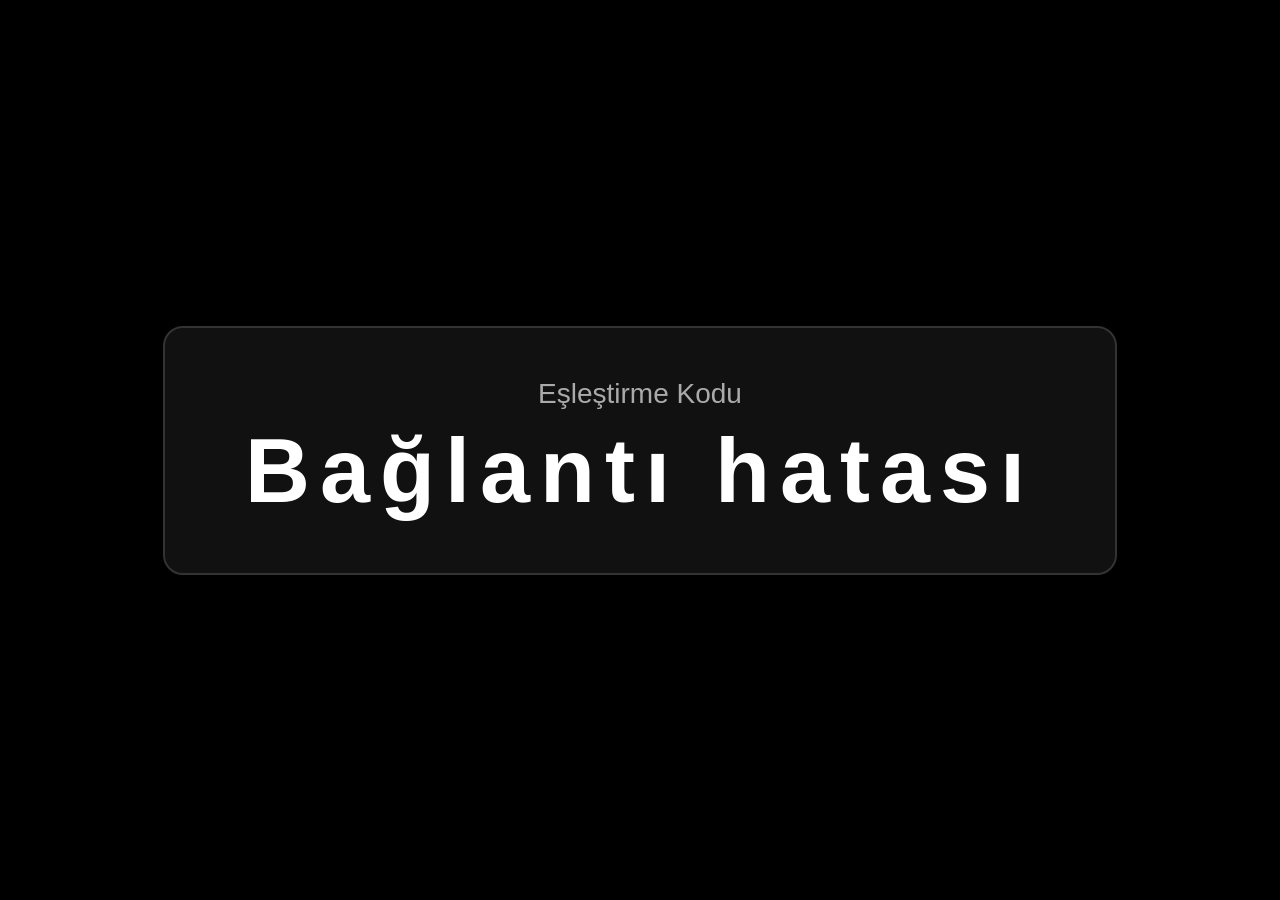
==== commit 8ba8dcd1: "index.html" ====
--- a/index.html
+++ b/index.html
@@ -3,642 +3,174 @@
 <head>
 <meta charset="UTF-8">
 <meta name="viewport" content="width=device-width, initial-scale=1.0">
-<title>SignagePanel — Yönetim</title>
+<title>Inspection TV</title>
 <style>
-*, *::before, *::after { box-sizing: border-box; margin: 0; padding: 0; }
-:root {
-  --blue-900:#0a1628;--blue-700:#0f2d6b;--blue-600:#1a3fa0;--blue-500:#2356d4;
-  --blue-400:#4178f0;--blue-300:#6b9bf8;--blue-200:#a8c4fc;--blue-100:#dce8ff;--blue-50:#f0f5ff;
-  --white:#fff;--gray-50:#f8fafc;--gray-100:#f1f5f9;--gray-200:#e2e8f0;--gray-300:#cbd5e1;
-  --gray-400:#94a3b8;--gray-500:#64748b;--gray-600:#475569;--gray-700:#334155;--gray-800:#1e293b;
-  --danger:#dc2626;--danger-bg:#fef2f2;--success:#16a34a;--success-bg:#f0fdf4;--warn:#d97706;
-  --radius:12px;--radius-sm:8px;--radius-xs:5px;
-  --shadow:0 1px 3px rgba(0,0,0,.08),0 1px 2px rgba(0,0,0,.06);
-  --shadow-md:0 4px 16px rgba(35,86,212,.12);--shadow-lg:0 8px 32px rgba(35,86,212,.18);
-}
-body{background:var(--gray-50);color:var(--gray-800);font-family:-apple-system,BlinkMacSystemFont,'Segoe UI',sans-serif;font-size:14px;min-height:100vh}
-
-/* LOGIN */
-#login-screen{min-height:100vh;display:flex;align-items:center;justify-content:center;background:linear-gradient(135deg,var(--blue-900) 0%,var(--blue-700) 50%,var(--blue-500) 100%)}
-#login-screen.hidden{display:none}
-.login-card{background:var(--white);border-radius:20px;padding:48px 44px;width:380px;box-shadow:var(--shadow-lg);text-align:center}
-.login-logo{width:56px;height:56px;background:linear-gradient(135deg,var(--blue-500),var(--blue-300));border-radius:16px;display:flex;align-items:center;justify-content:center;margin:0 auto 20px;box-shadow:0 4px 14px rgba(35,86,212,.35)}
-.login-logo svg{width:28px;height:28px;fill:white}
-.login-title{font-size:22px;font-weight:700;color:var(--gray-800);margin-bottom:6px}
-.login-sub{font-size:13.5px;color:var(--gray-500);margin-bottom:32px}
-.login-iw{position:relative;margin-bottom:14px}
-.login-iw svg{position:absolute;left:14px;top:50%;transform:translateY(-50%);width:18px;height:18px;stroke:var(--gray-400);fill:none}
-.login-iw input{width:100%;padding:11px 14px 11px 42px;border:1.5px solid var(--gray-200);border-radius:var(--radius-sm);font-size:14px;color:var(--gray-800);outline:none;transition:.2s;background:var(--gray-50)}
-.login-iw input:focus{border-color:var(--blue-400);box-shadow:0 0 0 3px rgba(65,120,240,.12);background:white}
-.login-iw input::placeholder{color:var(--gray-400)}
-.login-btn{width:100%;padding:12px;background:linear-gradient(135deg,var(--blue-500),var(--blue-400));color:white;border:none;border-radius:var(--radius-sm);font-size:14.5px;font-weight:600;cursor:pointer;transition:.15s;box-shadow:0 3px 10px rgba(35,86,212,.3)}
-.login-btn:hover{opacity:.92}.login-btn:disabled{opacity:.5;cursor:not-allowed}
-.login-err{color:var(--danger);font-size:12.5px;margin-top:10px;min-height:18px}
-
-/* APP */
-#app{display:none;min-height:100vh;flex-direction:column}
-#app.show{display:flex}
-
-/* HEADER */
-.header{background:var(--white);border-bottom:1px solid var(--gray-200);padding:0 28px;height:60px;display:flex;align-items:center;justify-content:space-between;position:sticky;top:0;z-index:50;box-shadow:0 1px 0 var(--gray-200)}
-.h-left{display:flex;align-items:center;gap:12px}
-.h-logo{width:36px;height:36px;background:linear-gradient(135deg,var(--blue-500),var(--blue-300));border-radius:10px;display:flex;align-items:center;justify-content:center}
-.h-logo svg{width:18px;height:18px;fill:white}
-.h-name{font-size:16px;font-weight:700;color:var(--gray-800);letter-spacing:-.3px}
-.h-badge{font-size:11px;background:var(--blue-100);color:var(--blue-600);padding:2px 8px;border-radius:20px;font-weight:500}
-.h-right{display:flex;align-items:center;gap:10px}
-.api-chip{display:flex;align-items:center;gap:8px;padding:6px 14px;background:var(--gray-100);border:1px solid var(--gray-200);border-radius:24px;font-size:12px}
-.api-chip input{background:none;border:none;outline:none;font-size:12px;color:var(--gray-700);width:260px;font-family:monospace}
-.dot{width:7px;height:7px;border-radius:50%;background:var(--gray-300);flex-shrink:0;transition:.3s}
-.dot.g{background:var(--success)}.dot.r{background:var(--danger)}.dot.y{background:var(--warn)}
-.logout-btn{display:flex;align-items:center;gap:6px;padding:7px 14px;border-radius:var(--radius-sm);background:none;border:1.5px solid var(--gray-200);color:var(--gray-500);font-size:13px;cursor:pointer;transition:.15s}
-.logout-btn:hover{border-color:var(--gray-300);color:var(--gray-700)}
-.logout-btn svg{width:15px;height:15px}
-
-/* BODY */
-.body-wrap{display:flex;flex:1}
-
-/* SIDEBAR */
-.sidebar{width:228px;flex-shrink:0;background:var(--white);border-right:1px solid var(--gray-200);padding:20px 12px;position:sticky;top:60px;height:calc(100vh - 60px);overflow-y:auto}
-.nav-sec-lbl{font-size:10.5px;font-weight:600;letter-spacing:.7px;text-transform:uppercase;color:var(--gray-400);padding:0 10px;margin-bottom:6px;margin-top:4px}
-.nav-item{display:flex;align-items:center;gap:10px;padding:9px 12px;border-radius:var(--radius-sm);color:var(--gray-600);cursor:pointer;transition:.12s;font-size:13.5px;font-weight:500;margin-bottom:2px;user-select:none}
-.nav-item svg{width:17px;height:17px;flex-shrink:0;stroke:currentColor;fill:none;stroke-width:1.8;stroke-linecap:round}
-.nav-item:hover{background:var(--blue-50);color:var(--blue-600)}
-.nav-item.active{background:var(--blue-50);color:var(--blue-600);font-weight:600}
-.nav-count{margin-left:auto;font-size:11px;font-weight:600;background:var(--blue-100);color:var(--blue-600);padding:1px 7px;border-radius:10px}
-
-/* MAIN */
-.main{flex:1;padding:28px 36px;max-width:1080px}
-.page{display:none}.page.active{display:block}
-.topbar{display:flex;align-items:flex-start;justify-content:space-between;margin-bottom:24px}
-.topbar-title{font-size:22px;font-weight:700;color:var(--gray-800);letter-spacing:-.4px}
-.topbar-sub{font-size:13px;color:var(--gray-500);margin-top:3px}
-
-/* BUTTONS */
-.btn{display:inline-flex;align-items:center;gap:7px;padding:9px 18px;border-radius:var(--radius-sm);font-size:13.5px;font-weight:600;cursor:pointer;border:none;transition:.15s;white-space:nowrap;line-height:1}
-.btn svg{width:15px;height:15px;flex-shrink:0}
-.btn-primary{background:linear-gradient(135deg,var(--blue-500),var(--blue-400));color:white;box-shadow:0 2px 8px rgba(35,86,212,.25)}
-.btn-primary:hover{box-shadow:0 4px 14px rgba(35,86,212,.35);opacity:.95}
-.btn-outline{background:white;color:var(--gray-600);border:1.5px solid var(--gray-200)}
-.btn-outline:hover{border-color:var(--blue-300);color:var(--blue-600);background:var(--blue-50)}
-.btn-danger{background:var(--danger-bg);color:var(--danger);border:1.5px solid #fecaca}
-.btn-danger:hover{background:#fee2e2}
-.btn-sm{padding:6px 12px;font-size:12.5px}
-.btn:disabled{opacity:.45;cursor:not-allowed}
-
-/* STATS */
-.stats-row{display:grid;grid-template-columns:repeat(auto-fit,minmax(150px,1fr));gap:14px;margin-bottom:28px}
-.stat-card{background:white;border:1px solid var(--gray-200);border-radius:var(--radius);padding:18px 20px;box-shadow:var(--shadow)}
-.stat-lbl{font-size:12px;color:var(--gray-500);font-weight:500;margin-bottom:6px}
-.stat-val{font-size:28px;font-weight:700;color:var(--blue-600);line-height:1}
-.stat-sub{font-size:12px;color:var(--gray-400);margin-top:4px}
-
-/* SCREENS */
-.screens-grid{display:grid;grid-template-columns:repeat(auto-fill,minmax(240px,1fr));gap:16px}
-.screen-card{background:white;border:1.5px solid var(--gray-200);border-radius:var(--radius);overflow:hidden;box-shadow:var(--shadow);transition:.15s}
-.screen-card:hover{box-shadow:var(--shadow-md);border-color:var(--blue-200)}
-.screen-preview{height:120px;background:linear-gradient(135deg,var(--blue-900),var(--blue-700));display:flex;align-items:center;justify-content:center;position:relative}
-.screen-preview svg{width:42px;height:42px;opacity:.2;fill:white}
-.scr-badge{position:absolute;top:10px;left:10px;font-size:10.5px;font-weight:600;padding:3px 9px;border-radius:20px}
-.scr-badge.on{background:rgba(22,163,74,.85);color:white}
-.scr-badge.off{background:rgba(255,255,255,.12);color:rgba(255,255,255,.65)}
-.scr-num{position:absolute;bottom:10px;right:12px;font-size:20px;font-weight:800;color:rgba(255,255,255,.1);font-family:monospace}
-.screen-body{padding:14px 16px}
-.screen-name{font-size:14.5px;font-weight:700;color:var(--gray-800);margin-bottom:2px}
-.screen-meta{font-size:12px;color:var(--gray-500);margin-bottom:10px}
-.screen-pl{display:flex;align-items:center;gap:6px;font-size:12px;border-radius:var(--radius-xs);padding:5px 10px;margin-bottom:12px;font-weight:500}
-.screen-pl.has{color:var(--blue-600);background:var(--blue-50);border:1px solid var(--blue-100)}
-.screen-pl.none{color:var(--gray-400);background:var(--gray-100);border:1px solid var(--gray-200)}
-.screen-pl svg{width:13px;height:13px;fill:currentColor}
-.screen-actions{display:flex;gap:6px;flex-wrap:wrap}
-
-/* PLAYLISTS */
-.pl-list{display:flex;flex-direction:column;gap:10px}
-.pl-card{background:white;border:1.5px solid var(--gray-200);border-radius:var(--radius);padding:16px 18px;display:flex;align-items:center;gap:14px;box-shadow:var(--shadow);transition:.15s}
-.pl-card:hover{box-shadow:var(--shadow-md);border-color:var(--blue-200)}
-.pl-icon{width:46px;height:46px;flex-shrink:0;background:linear-gradient(135deg,var(--blue-500),var(--blue-300));border-radius:12px;display:flex;align-items:center;justify-content:center}
-.pl-icon svg{width:20px;height:20px;fill:white}
-.pl-info{flex:1;min-width:0}
-.pl-name{font-size:14.5px;font-weight:700;color:var(--gray-800)}
-.pl-meta{font-size:12px;color:var(--gray-500);margin-top:2px}
-.pl-actions{display:flex;gap:8px;align-items:center}
-
-/* BADGE */
-.badge{display:inline-flex;align-items:center;padding:3px 9px;border-radius:20px;font-size:11.5px;font-weight:600}
-.badge-green{background:var(--success-bg);color:var(--success)}
-.badge-gray{background:var(--gray-100);color:var(--gray-500)}
-
-/* MODAL */
-.overlay{display:none;position:fixed;inset:0;background:rgba(10,22,40,.5);z-index:200;align-items:center;justify-content:center;backdrop-filter:blur(2px)}
-.overlay.open{display:flex}
-.modal{background:white;border-radius:18px;padding:28px;width:540px;max-width:95vw;max-height:90vh;overflow-y:auto;box-shadow:var(--shadow-lg)}
-.modal-hdr{display:flex;align-items:center;justify-content:space-between;margin-bottom:22px}
-.modal-title{font-size:18px;font-weight:700;color:var(--gray-800)}
-.modal-x{background:none;border:none;cursor:pointer;color:var(--gray-400);padding:4px;border-radius:6px;display:flex}
-.modal-x:hover{color:var(--gray-700);background:var(--gray-100)}
-.modal-x svg{width:20px;height:20px;stroke:currentColor;fill:none;stroke-width:2;stroke-linecap:round}
-.modal-footer{display:flex;justify-content:flex-end;gap:10px;margin-top:24px;padding-top:20px;border-top:1px solid var(--gray-100)}
-
-/* FORM */
-.fg{margin-bottom:18px}
-.fl{display:block;font-size:12.5px;font-weight:600;color:var(--gray-600);margin-bottom:7px}
-.fi,.fsel{width:100%;padding:9px 13px;border:1.5px solid var(--gray-200);border-radius:var(--radius-sm);font-size:14px;color:var(--gray-800);background:white;outline:none;transition:.15s}
-.fi:focus,.fsel:focus{border-color:var(--blue-400);box-shadow:0 0 0 3px rgba(65,120,240,.1)}
-.fi::placeholder{color:var(--gray-300)}
-
-/* MEDIA ENTRIES */
-.me-hdr{display:grid;grid-template-columns:1fr 80px 34px;gap:8px;margin-bottom:6px}
-.me-hdr span{font-size:11px;font-weight:600;color:var(--gray-400);text-transform:uppercase;letter-spacing:.5px}
-.media-entry{display:grid;grid-template-columns:1fr 80px 34px;gap:8px;align-items:center;margin-bottom:8px}
-.media-entry .fi{font-size:13px;padding:8px 11px}
-.del-btn{background:none;border:1.5px solid var(--gray-200);color:var(--gray-400);cursor:pointer;font-size:16px;width:34px;height:36px;border-radius:var(--radius-xs);display:flex;align-items:center;justify-content:center;transition:.12s}
-.del-btn:hover{border-color:#fca5a5;color:var(--danger);background:var(--danger-bg)}
-
-/* URL BOX */
-.url-box{background:var(--blue-50);border:1.5px solid var(--blue-200);border-radius:var(--radius-sm);padding:12px 16px;margin-top:10px}
-.url-box code{font-size:12px;color:var(--blue-700);font-family:monospace;word-break:break-all;line-height:1.6}
-.url-acts{display:flex;gap:8px;margin-top:10px}
-
-/* TOAST */
-.toast{position:fixed;bottom:24px;right:24px;background:var(--gray-800);color:white;padding:11px 18px;border-radius:var(--radius-sm);font-size:13.5px;z-index:999;transform:translateY(10px);opacity:0;transition:.2s;pointer-events:none;box-shadow:0 4px 20px rgba(0,0,0,.25);max-width:340px}
-.toast.show{opacity:1;transform:translateY(0)}
-.toast.s{background:var(--success)}.toast.e{background:var(--danger)}
-
-/* EMPTY */
-.empty{text-align:center;padding:60px 24px;color:var(--gray-400)}
-.empty svg{width:44px;height:44px;margin:0 auto 14px;display:block;opacity:.3;stroke:currentColor;fill:none;stroke-width:1.2}
-.empty p{font-size:14px;line-height:1.7}
-
-/* SPINNER */
-.spin{display:inline-block;width:14px;height:14px;border:2px solid rgba(255,255,255,.3);border-top-color:white;border-radius:50%;animation:sp .7s linear infinite}
-@keyframes sp{to{transform:rotate(360deg)}}
-
-/* SETUP */
-.setup-card{background:white;border:1.5px solid var(--gray-200);border-radius:var(--radius);padding:28px;box-shadow:var(--shadow)}
-.step-row{display:flex;gap:18px;padding:18px 0;border-bottom:1px solid var(--gray-100)}
-.step-row:last-child{border-bottom:none}
-.step-num{width:32px;height:32px;background:linear-gradient(135deg,var(--blue-500),var(--blue-300));color:white;border-radius:50%;display:flex;align-items:center;justify-content:center;font-size:14px;font-weight:700;flex-shrink:0;margin-top:1px}
-.step-body h3{font-size:14.5px;font-weight:700;color:var(--gray-800);margin-bottom:7px}
-.step-body p,.step-body li{font-size:13.5px;color:var(--gray-600);line-height:1.7}
-.step-body ul{padding-left:18px;margin-top:5px}
-.step-body code{background:var(--blue-50);color:var(--blue-700);padding:1px 7px;border-radius:4px;font-size:12.5px;font-family:monospace;border:1px solid var(--blue-100)}
+  html, body {
+    margin: 0;
+    padding: 0;
+    width: 100%;
+    height: 100%;
+    background: #000;
+    overflow: hidden;
+    font-family: Arial, sans-serif;
+  }
+  #video-alani {
+    width: 100%;
+    height: 100%;
+    display: flex;
+    align-items: center;
+    justify-content: center;
+    color: #fff;
+    text-align: center;
+  }
+  #pin-kutusu {
+    background: #111;
+    padding: 50px 80px;
+    border-radius: 20px;
+    border: 2px solid #333;
+  }
+  #pin-kutusu h2 {
+    font-size: 28px;
+    font-weight: normal;
+    color: #aaa;
+    margin: 0 0 10px 0;
+  }
+  #pin-kutusu .pin {
+    font-size: 90px;
+    font-weight: bold;
+    letter-spacing: 10px;
+    color: #fff;
+  }
+  #my-video {
+    width: 100%;
+    height: 100%;
+    object-fit: contain;
+    background: #000;
+  }
 </style>
 </head>
 <body>
 
-<!-- LOGIN -->
-<div id="login-screen">
-  <div class="login-card">
-    <div class="login-logo">
-      <svg viewBox="0 0 24 24"><rect x="2" y="3" width="20" height="14" rx="2"/><path d="M8 21h8M12 17v4" stroke="white" stroke-width="1.8" stroke-linecap="round" fill="none"/></svg>
-    </div>
-    <div class="login-title">SignagePanel</div>
-    <div class="login-sub">Dijital Tabela Yönetim Sistemi</div>
-    <div class="login-iw">
-      <svg viewBox="0 0 24 24" stroke-width="1.8" stroke-linecap="round"><rect x="5" y="11" width="14" height="10" rx="2" stroke="currentColor"/><path d="M8 11V7a4 4 0 0 1 8 0v4" stroke="currentColor"/></svg>
-      <input id="pass-inp" type="password" placeholder="Şifre" onkeydown="if(event.key==='Enter')doLogin()">
-    </div>
-    <div class="login-iw">
-      <svg viewBox="0 0 24 24" stroke-width="1.8" stroke-linecap="round"><path d="M10 13a5 5 0 0 0 7.54.54l3-3a5 5 0 0 0-7.07-7.07l-1.72 1.71" stroke="currentColor"/><path d="M14 11a5 5 0 0 0-7.54-.54l-3 3a5 5 0 0 0 7.07 7.07l1.71-1.71" stroke="currentColor"/></svg>
-      <input id="api-inp-login" type="url" placeholder="Apps Script URL (https://script.google.com/…)" onkeydown="if(event.key==='Enter')doLogin()">
-    </div>
-    <button class="login-btn" id="login-btn" onclick="doLogin()">Giriş Yap</button>
-    <div class="login-err" id="login-err"></div>
+<div id="video-alani">
+  <div id="pin-kutusu">
+    <h2>Eşleştirme Kodu</h2>
+    <div class="pin" id="pin-text">...</div>
   </div>
 </div>
 
-<!-- APP -->
-<div id="app">
-  <header class="header">
-    <div class="h-left">
-      <div class="h-logo"><svg viewBox="0 0 24 24"><rect x="2" y="3" width="20" height="14" rx="2"/><path d="M8 21h8M12 17v4" stroke="white" stroke-width="2" stroke-linecap="round" fill="none"/></svg></div>
-      <span class="h-name">SignagePanel</span>
-      <span class="h-badge">v3.0</span>
-    </div>
-    <div class="h-right">
-      <div class="api-chip">
-        <div class="dot" id="api-dot"></div>
-        <input id="api-inp" placeholder="Apps Script URL…" oninput="onApiChange()" readonly style="cursor:default;opacity:.7">
-      </div>
-      <button class="logout-btn" onclick="logout()">
-        <svg viewBox="0 0 24 24" stroke-width="1.8" stroke-linecap="round" stroke="currentColor" fill="none"><path d="M9 21H5a2 2 0 0 1-2-2V5a2 2 0 0 1 2-2h4"/><polyline points="16 17 21 12 16 7"/><line x1="21" y1="12" x2="9" y2="12"/></svg>
-        Çıkış
-      </button>
-    </div>
-  </header>
-
-  <div class="body-wrap">
-    <aside class="sidebar">
-      <div class="nav-sec-lbl">Yönetim</div>
-      <div class="nav-item active" data-page="screens" onclick="nav(this)">
-        <svg viewBox="0 0 24 24"><rect x="2" y="3" width="20" height="14" rx="2"/><line x1="8" y1="21" x2="16" y2="21"/><line x1="12" y1="17" x2="12" y2="21"/></svg>
-        Ekranlar <span class="nav-count" id="nc-s">0</span>
-      </div>
-      <div class="nav-item" data-page="playlists" onclick="nav(this)">
-        <svg viewBox="0 0 24 24"><line x1="4" y1="6" x2="20" y2="6"/><line x1="4" y1="10" x2="20" y2="10"/><line x1="4" y1="14" x2="14" y2="14"/><polygon points="17,12 17,18 22,15" fill="currentColor" stroke="none"/></svg>
-        Playlist'ler <span class="nav-count" id="nc-p">0</span>
-      </div>
-      <div class="nav-sec-lbl" style="margin-top:16px">Yardım</div>
-      <div class="nav-item" data-page="setup" onclick="nav(this)">
-        <svg viewBox="0 0 24 24"><circle cx="12" cy="12" r="3"/><path d="M12 2v3m0 14v3M4.22 4.22l2.12 2.12m11.32 11.32 2.12 2.12M2 12h3m14 0h3M4.22 19.78l2.12-2.12m11.32-11.32 2.12-2.12"/></svg>
-        Kurulum
-      </div>
-    </aside>
-
-    <main class="main">
-      <!-- EKRANLAR -->
-      <div id="page-screens" class="page active">
-        <div class="topbar">
-          <div><div class="topbar-title">Ekranlar</div><div class="topbar-sub">Televizyonlarınızı ve yayın atamalarını yönetin</div></div>
-          <button class="btn btn-primary" onclick="openAddScreen()">
-            <svg viewBox="0 0 24 24" stroke="white" stroke-width="2.5" stroke-linecap="round" fill="none"><line x1="12" y1="5" x2="12" y2="19"/><line x1="5" y1="12" x2="19" y2="12"/></svg>
-            Ekran Ekle
-          </button>
-        </div>
-        <div class="stats-row">
-          <div class="stat-card"><div class="stat-lbl">Toplam Ekran</div><div class="stat-val" id="st-s">—</div><div class="stat-sub">televizyon</div></div>
-          <div class="stat-card"><div class="stat-lbl">Aktif Yayın</div><div class="stat-val" id="st-a">—</div><div class="stat-sub">playlist atanmış</div></div>
-          <div class="stat-card"><div class="stat-lbl">Playlist</div><div class="stat-val" id="st-p">—</div><div class="stat-sub">toplam</div></div>
-        </div>
-        <div id="screens-grid" class="screens-grid">
-          <div class="empty" style="grid-column:1/-1"><svg viewBox="0 0 24 24"><rect x="2" y="3" width="20" height="14" rx="2"/></svg><p>Yükleniyor…</p></div>
-        </div>
-      </div>
-
-      <!-- PLAYLİSTLER -->
-      <div id="page-playlists" class="page">
-        <div class="topbar">
-          <div><div class="topbar-title">Playlist'ler</div><div class="topbar-sub">Video ve görsel içerik listelerinizi yönetin</div></div>
-          <button class="btn btn-primary" onclick="openAddPl()">
-            <svg viewBox="0 0 24 24" stroke="white" stroke-width="2.5" stroke-linecap="round" fill="none"><line x1="12" y1="5" x2="12" y2="19"/><line x1="5" y1="12" x2="19" y2="12"/></svg>
-            Playlist Ekle
-          </button>
-        </div>
-        <div id="pl-list" class="pl-list"><div class="empty"><svg viewBox="0 0 24 24"><line x1="4" y1="6" x2="20" y2="6"/><line x1="4" y1="10" x2="20" y2="10"/><line x1="4" y1="14" x2="14" y2="14"/></svg><p>Yükleniyor…</p></div></div>
-      </div>
-
-      <!-- KURULUM -->
-      <div id="page-setup" class="page">
-        <div class="topbar"><div class="topbar-title">Kurulum Rehberi</div></div>
-        <div class="setup-card">
-          <div class="step-row"><div class="step-num">1</div><div class="step-body"><h3>Google Sheet'i hazırlayın</h3><p>Sheet ID zaten <code>Code.gs</code> içinde tanımlı. Sadece Apps Script'i açmanız yeterli: Sheet → <strong>Uzantılar → Apps Script</strong></p></div></div>
-          <div class="step-row"><div class="step-num">2</div><div class="step-body"><h3>Code.gs'i yapıştırın ve initSheets çalıştırın</h3><ul><li>Eski kodu silin, yeni <code>Code.gs</code>'i yapıştırın</li><li>Fonksiyon: <code>initSheets</code> → ▶ Çalıştır (Google izni isteyecek)</li></ul></div></div>
-          <div class="step-row"><div class="step-num">3</div><div class="step-body"><h3>Yeniden dağıtın</h3><ul><li>Dağıt → <strong>Dağıtımları yönet</strong> → Kalem ikonu → Sürüm: <strong>Yeni sürüm</strong> → Dağıt</li><li>Ya da: Dağıt → Yeni dağıtım → Web uygulaması → Erişim: Herkes</li></ul></div></div>
-          <div class="step-row"><div class="step-num">4</div><div class="step-body"><h3>Giriş ekranında URL'i girin</h3><p>Çıkış yapıp giriş ekranına dönün. <strong>Şifre</strong> + <strong>Apps Script URL</strong>'ini girin.</p></div></div>
-          <div class="step-row"><div class="step-num">5</div><div class="step-body"><h3>Samsung TV'ye URL yapıştırın</h3><p>Ekran kartındaki <strong>URL Kopyala</strong> butonuna basın. TV → URL Başlatıcı → Web Uygulamasını Yükleme alanına yapıştırın.</p></div></div>
-        </div>
-      </div>
-    </main>
-  </div>
-</div>
-
-<!-- EKRAN MODAL -->
-<div id="m-screen" class="overlay">
-  <div class="modal">
-    <div class="modal-hdr">
-      <div class="modal-title" id="ms-t">Yeni Ekran</div>
-      <button class="modal-x" onclick="cm('m-screen')"><svg viewBox="0 0 24 24"><line x1="18" y1="6" x2="6" y2="18"/><line x1="6" y1="6" x2="18" y2="18"/></svg></button>
-    </div>
-    <div class="fg"><label class="fl">Ekran adı *</label><input class="fi" id="s-name" placeholder="Örn: Lobi TV"></div>
-    <div class="fg"><label class="fl">Konum</label><input class="fi" id="s-loc" placeholder="Örn: 2. Kat, Departman A"></div>
-    <div class="fg"><label class="fl">Playlist</label><select class="fsel" id="s-pl"><option value="">— Seçin —</option></select></div>
-    <div class="modal-footer">
-      <button class="btn btn-outline" onclick="cm('m-screen')">İptal</button>
-      <button class="btn btn-primary" id="s-save" onclick="saveScreen()">Kaydet</button>
-    </div>
-  </div>
-</div>
-
-<!-- PLAYLİST MODAL -->
-<div id="m-pl" class="overlay">
-  <div class="modal">
-    <div class="modal-hdr">
-      <div class="modal-title" id="mp-t">Yeni Playlist</div>
-      <button class="modal-x" onclick="cm('m-pl')"><svg viewBox="0 0 24 24"><line x1="18" y1="6" x2="6" y2="18"/><line x1="6" y1="6" x2="18" y2="18"/></svg></button>
-    </div>
-    <div class="fg"><label class="fl">Playlist adı *</label><input class="fi" id="p-name" placeholder="Örn: Ana Duyurular"></div>
-    <div class="fg">
-      <label class="fl">İçerikler</label>
-      <div class="me-hdr"><span>URL (SharePoint veya direkt link)</span><span style="text-align:center">Süre (sn)</span><span></span></div>
-      <div id="media-list"></div>
-      <button class="btn btn-outline btn-sm" style="margin-top:6px" onclick="addEntry()">+ İçerik Ekle</button>
-    </div>
-    <div class="modal-footer">
-      <button class="btn btn-outline" onclick="cm('m-pl')">İptal</button>
-      <button class="btn btn-primary" id="p-save" onclick="savePl()">Kaydet</button>
-    </div>
-  </div>
-</div>
-
-<!-- URL MODAL -->
-<div id="m-url" class="overlay">
-  <div class="modal" style="width:500px">
-    <div class="modal-hdr">
-      <div class="modal-title">TV Player URL'i</div>
-      <button class="modal-x" onclick="cm('m-url')"><svg viewBox="0 0 24 24"><line x1="18" y1="6" x2="6" y2="18"/><line x1="6" y1="6" x2="18" y2="18"/></svg></button>
-    </div>
-    <p style="font-size:13.5px;color:var(--gray-500);line-height:1.7">Samsung TV'de <strong style="color:var(--gray-700)">URL Başlatıcı → Web Uygulamasını Yükleme</strong> alanına yapıştırın.</p>
-    <div class="url-box"><code id="url-txt"></code></div>
-    <div class="url-acts">
-      <button class="btn btn-primary btn-sm" onclick="copyUrl()">Kopyala</button>
-      <button class="btn btn-outline btn-sm" onclick="window.open(CUR_URL,'_blank')">Tarayıcıda Aç ↗</button>
-    </div>
-    <div class="modal-footer"><button class="btn btn-outline" onclick="cm('m-url')">Kapat</button></div>
-  </div>
-</div>
-
-<div class="toast" id="toast"></div>
+<video id="my-video" style="display:none;" autoplay loop muted playsinline></video>
 
 <script>
-// ── State ────────────────────────────────────
-let PASS='', API='', screens=[], playlists=[];
-let ES=null, EP=null, CUR_URL='';
+  // ===== AYAR: Apps Script Web App URL'in =====
+  const API_URL = "https://script.google.com/macros/s/AKfycbxM0u9u4hNrhmOsniXvnrNfql_2PDYA8J58u9RLlSoz-en1q9nwH1eA8EQqcYUVbCHtsA/exec";
+  const CACHE_NAME = "tv-video-cache-v1";
 
-// ── API (GET only — CORS yok) ─────────────────
-async function api(params) {
-  if (!API) throw new Error('API URL yok');
-  const q = new URLSearchParams({ pass: PASS, ...params });
-  // no-cors yerine direkt fetch — Apps Script GET CORS izni veriyor
-  const r = await fetch(`${API}?${q}`, { redirect: 'follow' });
-  const txt = await r.text();
-  try { return JSON.parse(txt); }
-  catch { throw new Error('Geçersiz yanıt: ' + txt.slice(0,100)); }
-}
+  // JSONP yardımcı fonksiyonu (CORS sorunlarını aşmak için fetch yerine bunu kullanıyoruz)
+  function jsonpRequest(url) {
+    return new Promise((resolve, reject) => {
+      const callbackName = "jsonp_cb_" + Math.round(Math.random() * 1000000);
+      const script = document.createElement("script");
 
-// ── Login ─────────────────────────────────────
-async function doLogin() {
-  const pass = document.getElementById('pass-inp').value.trim();
-  const url  = document.getElementById('api-inp-login').value.trim();
-  if (!pass || !url) { lerr('Şifre ve URL gerekli'); return; }
-  const btn = document.getElementById('login-btn');
-  btn.disabled=true; btn.innerHTML='<span class="spin"></span>';
-  try {
-    const q = new URLSearchParams({ action:'login', pass });
-    const r = await fetch(`${url}?${q}`, { redirect:'follow' }).then(x=>x.json());
-    if (!r.ok) { lerr(r.error||'Şifre hatalı'); btn.disabled=false; btn.textContent='Giriş Yap'; return; }
-    PASS=pass; API=url;
-    localStorage.setItem('ds_pass', pass);
-    localStorage.setItem('ds_api',  url);
-    document.getElementById('login-screen').classList.add('hidden');
-    document.getElementById('app').classList.add('show');
-    document.getElementById('api-inp').value = url;
-    setDot('g');
-    loadAll();
-  } catch(e) { lerr('Bağlantı hatası: '+e.message); }
-  btn.disabled=false; btn.textContent='Giriş Yap';
-}
+      window[callbackName] = (data) => {
+        resolve(data);
+        delete window[callbackName];
+        script.remove();
+      };
 
-function lerr(msg) { document.getElementById('login-err').textContent = msg; }
+      script.onerror = () => {
+        reject(new Error("JSONP isteği başarısız"));
+        delete window[callbackName];
+        script.remove();
+      };
 
-function logout() { localStorage.clear(); location.reload(); }
+      script.src = url + (url.includes("?") ? "&" : "?") + "callback=" + callbackName;
+      document.body.appendChild(script);
+    });
+  }
 
-// Kayıtlı oturumu kontrol et
-window.addEventListener('load', () => {
-  const p = localStorage.getItem('ds_pass');
-  const a = localStorage.getItem('ds_api');
-  if (p && a) {
-    PASS=p; API=a;
-    document.getElementById('pass-inp').value = p;
-    document.getElementById('api-inp-login').value = a;
-    document.getElementById('login-screen').classList.add('hidden');
-    document.getElementById('app').classList.add('show');
-    document.getElementById('api-inp').value = a;
-    setDot('y');
-    loadAll().then(()=>setDot('g')).catch(()=>setDot('r'));
+  // Videoyu yerel önbelleğe indirir (yoksa indirir, varsa atlar) ve oynatılabilir bir blob URL döner
+  async function getOfflineVideoUrl(videoUrl) {
+    const cache = await caches.open(CACHE_NAME);
+    let response = await cache.match(videoUrl);
+
+    if (!response) {
+      console.log("Video önbellekte yok, indiriliyor:", videoUrl);
+      try {
+        const networkResponse = await fetch(videoUrl);
+        if (!networkResponse.ok) throw new Error("İndirme başarısız: " + networkResponse.status);
+        await cache.put(videoUrl, networkResponse.clone());
+        response = networkResponse;
+      } catch (err) {
+        console.error("Video indirilemedi, internet yok olabilir:", err);
+        return null;
+      }
+    } else {
+      console.log("Video önbellekten okunuyor (offline çalışır).");
+    }
+
+    const blob = await response.blob();
+    return URL.createObjectURL(blob);
   }
-});
 
-function onApiChange() { /* readonly — giriş ekranından değiştirilir */ }
+  let aktifVideoUrl = null; // şu an oynayan video'nun orijinal (sunucu) URL'i
 
-function setDot(c) {
-  const d = document.getElementById('api-dot');
-  d.className = 'dot' + (c?' '+c:'');
-}
+  async function checkScreenStatus() {
+    let deviceId = localStorage.getItem("device_id");
+    let pinKodu = localStorage.getItem("pin_kodu");
 
-// ── Load ──────────────────────────────────────
-async function loadAll() {
-  const [sr, pr] = await Promise.all([
-    api({ action:'getScreens' }),
-    api({ action:'getPlaylists' })
-  ]);
-  screens   = sr.data  || [];
-  playlists = pr.data  || [];
-  updateStats();
-  renderScreens();
-  renderPls();
-}
+    // Cihaz ilk kez açılıyorsa sunucudan PIN iste
+    if (!deviceId) {
+      try {
+        let data = await jsonpRequest(`${API_URL}?action=get-pin`);
+        localStorage.setItem("device_id", data.device_id);
+        localStorage.setItem("pin_kodu", data.pin_kodu);
+        document.getElementById("pin-text").innerText = data.pin_kodu;
+      } catch (err) {
+        document.getElementById("pin-text").innerText = "Bağlantı hatası";
+      }
+      return;
+    }
 
-// ── Nav ───────────────────────────────────────
-function nav(el) {
-  document.querySelectorAll('.nav-item').forEach(n=>n.classList.remove('active'));
-  document.querySelectorAll('.page').forEach(p=>p.classList.remove('active'));
-  el.classList.add('active');
-  document.getElementById('page-'+el.dataset.page).classList.add('active');
-}
+    // Cihaz eşleşmişse video durumunu kontrol et
+    try {
+      let screenData = await jsonpRequest(`${API_URL}?action=check-status&id=${deviceId}`);
 
-// ── Stats ─────────────────────────────────────
-function updateStats() {
-  document.getElementById('st-s').textContent = screens.length;
-  document.getElementById('st-a').textContent = screens.filter(s=>s.playlistId).length;
-  document.getElementById('st-p').textContent = playlists.length;
-  document.getElementById('nc-s').textContent = screens.length;
-  document.getElementById('nc-p').textContent = playlists.length;
-}
+      if (screenData.has_video) {
+        // Eğer video değişmediyse hiçbir şey yapma (zaten oynuyor)
+        if (screenData.video_url === aktifVideoUrl) return;
 
-// ── Toast ─────────────────────────────────────
-function toast(msg, t) {
-  const el = document.getElementById('toast');
-  el.textContent=msg; el.className='toast'+(t?' '+t:'');
-  el.classList.add('show');
-  clearTimeout(toast._t);
-  toast._t=setTimeout(()=>el.classList.remove('show'),2800);
-}
+        const blobUrl = await getOfflineVideoUrl(screenData.video_url);
 
-// ── Modal ─────────────────────────────────────
-function cm(id) { document.getElementById(id).classList.remove('open'); }
-function om(id) { document.getElementById(id).classList.add('open'); }
-document.querySelectorAll('.overlay').forEach(o=>o.addEventListener('click',e=>{if(e.target===o)o.classList.remove('open')}));
+        if (!blobUrl) {
+          // İndirilemedi ve önbellekte de yoksa (ilk açılış + internet yok) bekle
+          console.warn("Video henüz oynatılamıyor, internet bağlantısı bekleniyor.");
+          return;
+        }
 
-// ── Screens ───────────────────────────────────
-function renderScreens() {
-  const g = document.getElementById('screens-grid');
-  if (!screens.length) {
-    g.innerHTML=`<div class="empty" style="grid-column:1/-1"><svg viewBox="0 0 24 24"><rect x="2" y="3" width="20" height="14" rx="2"/></svg><p>Henüz ekran eklenmedi.</p></div>`;
-    return;
+        document.getElementById("video-alani").style.display = "none";
+        let videoPlayer = document.getElementById("my-video");
+        videoPlayer.style.display = "block";
+        videoPlayer.src = blobUrl;
+        aktifVideoUrl = screenData.video_url;
+
+        videoPlayer.play().catch(() => {
+          videoPlayer.muted = true;
+          videoPlayer.play();
+        });
+      } else {
+        // Henüz video atanmamışsa PIN'i göstermeye devam et
+        document.getElementById("video-alani").style.display = "flex";
+        document.getElementById("my-video").style.display = "none";
+        document.getElementById("pin-text").innerText = pinKodu || "...";
+      }
+    } catch (err) {
+      console.error("Durum kontrolü hatası (muhtemelen internet yok, önbellekteki video oynamaya devam eder):", err);
+    }
   }
-  g.innerHTML = screens.map((s,i)=>{
-    const pl = playlists.find(p=>p.id===s.playlistId);
-    return `<div class="screen-card">
-      <div class="screen-preview">
-        <svg viewBox="0 0 24 24" fill="currentColor"><rect x="2" y="3" width="20" height="14" rx="2"/></svg>
-        <span class="scr-badge ${pl?'on':'off'}">${pl?'Aktif':'Playlist yok'}</span>
-        <span class="scr-num">${String(i+1).padStart(2,'0')}</span>
-      </div>
-      <div class="screen-body">
-        <div class="screen-name">${x(s.name)}</div>
-        <div class="screen-meta">${x(s.location||'Konum belirtilmedi')}</div>
-        <div class="screen-pl ${pl?'has':'none'}">
-          <svg viewBox="0 0 24 24"><polygon points="5,3 19,12 5,21"/></svg>
-          ${pl?x(pl.name):'Playlist atanmadı'}
-        </div>
-        <div class="screen-actions">
-          <button class="btn btn-outline btn-sm" onclick="showUrl('${s.id}')">URL Kopyala</button>
-          <button class="btn btn-outline btn-sm" onclick="editScr('${s.id}')">Düzenle</button>
-          <button class="btn btn-danger btn-sm" onclick="delScr('${s.id}')">Sil</button>
-        </div>
-      </div>
-    </div>`;
-  }).join('');
-}
 
-function openAddScreen() {
-  ES=null;
-  document.getElementById('ms-t').textContent='Yeni Ekran';
-  document.getElementById('s-name').value='';
-  document.getElementById('s-loc').value='';
-  fillPlSel(null); om('m-screen');
-}
+  checkScreenStatus();
+  setInterval(checkScreenStatus, 30000);
+</script>
 
-function editScr(id) {
-  ES=screens.find(x=>x.id===id);
-  document.getElementById('ms-t').textContent='Ekranı Düzenle';
-  document.getElementById('s-name').value=ES.name;
-  document.getElementById('s-loc').value=ES.location||'';
-  fillPlSel(ES.playlistId); om('m-screen');
-}
-
-function fillPlSel(sel) {
-  document.getElementById('s-pl').innerHTML =
-    '<option value="">— Seçin —</option>' +
-    playlists.map(p=>`<option value="${p.id}"${p.id===sel?' selected':''}>${x(p.name)}</option>`).join('');
-}
-
-async function saveScreen() {
-  const name = document.getElementById('s-name').value.trim();
-  if (!name) { toast('Ekran adı boş olamaz','e'); return; }
-  const btn = document.getElementById('s-save');
-  btn.disabled=true; btn.innerHTML='<span class="spin"></span> Kaydediliyor';
-  try {
-    const r = await api({
-      action:'saveScreen',
-      id: ES?.id||'',
-      name,
-      location: document.getElementById('s-loc').value.trim(),
-      playlistId: document.getElementById('s-pl').value||''
-    });
-    if (!r.ok) throw new Error(r.error);
-    cm('m-screen'); await new Promise(r=>setTimeout(r,800)); await loadAll(); toast('Ekran kaydedildi ✓','s');
-  } catch(e) { toast('Hata: '+e.message,'e'); }
-  btn.disabled=false; btn.textContent='Kaydet';
-}
-
-async function delScr(id) {
-  if (!confirm('Bu ekranı silmek istediğinizden emin misiniz?')) return;
-  const r = await api({ action:'deleteScreen', id });
-  if (r.ok) { await loadAll(); toast('Ekran silindi'); }
-  else toast('Hata: '+r.error,'e');
-}
-
-function showUrl(id) {
-  if (!id || id === 'undefined') {
-    toast('Ekran ID bulunamadı — sayfayı yenileyin','e');
-    return;
-  }
-  const base = location.href.replace(/index\.html.*$/,'').replace(/\/$/,'');
-  // Kısa URL: API player.html içine gömülü, sadece screen ID gerekli
-  CUR_URL = `${base}/player.html?screen=${id}`;
-  document.getElementById('url-txt').textContent = CUR_URL;
-  om('m-url');
-}
-function copyUrl() { navigator.clipboard.writeText(CUR_URL).then(()=>toast('URL kopyalandı ✓','s')); }
-
-// ── Playlists ─────────────────────────────────
-function renderPls() {
-  const el = document.getElementById('pl-list');
-  if (!playlists.length) {
-    el.innerHTML=`<div class="empty"><svg viewBox="0 0 24 24"><line x1="4" y1="6" x2="20" y2="6"/><line x1="4" y1="10" x2="20" y2="10"/><line x1="4" y1="14" x2="14" y2="14"/></svg><p>Henüz playlist oluşturulmadı.</p></div>`;
-    return;
-  }
-  el.innerHTML = playlists.map(p=>{
-    const used = screens.filter(s=>s.playlistId===p.id).map(s=>s.name).join(', ');
-    return `<div class="pl-card">
-      <div class="pl-icon"><svg viewBox="0 0 24 24"><polygon points="5,3 19,12 5,21"/></svg></div>
-      <div class="pl-info">
-        <div class="pl-name">${x(p.name)}</div>
-        <div class="pl-meta">${used?'📺 '+x(used):'Herhangi bir ekrana atanmadı'}</div>
-      </div>
-      <div class="pl-actions">
-        <span class="badge ${used?'badge-green':'badge-gray'}">${used?'Aktif':'Pasif'}</span>
-        <button class="btn btn-outline btn-sm" onclick="editPl('${p.id}')">Düzenle</button>
-        <button class="btn btn-danger btn-sm" onclick="delPl('${p.id}')">Sil</button>
-      </div>
-    </div>`;
-  }).join('');
-}
-
-function openAddPl() {
-  EP=null;
-  document.getElementById('mp-t').textContent='Yeni Playlist';
-  document.getElementById('p-name').value='';
-  document.getElementById('media-list').innerHTML='';
-  addEntry(); om('m-pl');
-}
-
-async function editPl(id) {
-  EP=playlists.find(p=>p.id===id);
-  document.getElementById('mp-t').textContent="Playlist'i Düzenle";
-  document.getElementById('p-name').value=EP.name;
-  document.getElementById('media-list').innerHTML='';
-  try {
-    const r = await api({ action:'getPlaylistItems', playlistId:id });
-    (r.data||[]).forEach(item=>addEntry(item));
-  } catch { addEntry(); }
-  om('m-pl');
-}
-
-function addEntry(item) {
-  const d = document.createElement('div');
-  d.className='media-entry';
-  d.innerHTML=`
-    <input class="fi" placeholder="https://… (SharePoint veya URL)" value="${item?x(item.url):''}">
-    <input class="fi" type="number" min="1" placeholder="10" value="${item?item.duration:'10'}" style="text-align:center">
-    <button class="del-btn" onclick="this.parentElement.remove()">×</button>`;
-  document.getElementById('media-list').appendChild(d);
-}
-
-async function savePl() {
-  const name = document.getElementById('p-name').value.trim();
-  if (!name) { toast('Playlist adı boş olamaz','e'); return; }
-  const entries = [...document.querySelectorAll('#media-list .media-entry')];
-  const items = entries.map(e=>{
-    const ins=e.querySelectorAll('input');
-    return { url:ins[0].value.trim(), duration:parseInt(ins[1].value)||10 };
-  }).filter(i=>i.url);
-  if (!items.length) { toast('En az bir URL girin','e'); return; }
-  const btn = document.getElementById('p-save');
-  btn.disabled=true; btn.innerHTML='<span class="spin"></span> Kaydediliyor';
-  try {
-    const r = await api({
-      action:'savePlaylist',
-      id: EP?.id||'',
-      name,
-      items: JSON.stringify(items)   // JSON string olarak gönder
-    });
-    if (!r.ok) throw new Error(r.error);
-    cm('m-pl'); await new Promise(r=>setTimeout(r,800)); await loadAll(); toast('Playlist kaydedildi ✓','s');
-  } catch(e) { toast('Hata: '+e.message,'e'); }
-  btn.disabled=false; btn.textContent='Kaydet';
-}
-
-async function delPl(id) {
-  if (!confirm("Bu playlist'i silmek istediğinizden emin misiniz?")) return;
-  const r = await api({ action:'deletePlaylist', id });
-  if (r.ok) { await loadAll(); toast('Playlist silindi'); }
-  else toast('Hata: '+r.error,'e');
-}
-
-// ── Utils ─────────────────────────────────────
-function x(s) { return String(s||'').replace(/&/g,'&amp;').replace(/</g,'&lt;').replace(/>/g,'&gt;').replace(/"/g,'&quot;'); }
-</script>
 </body>
 </html>
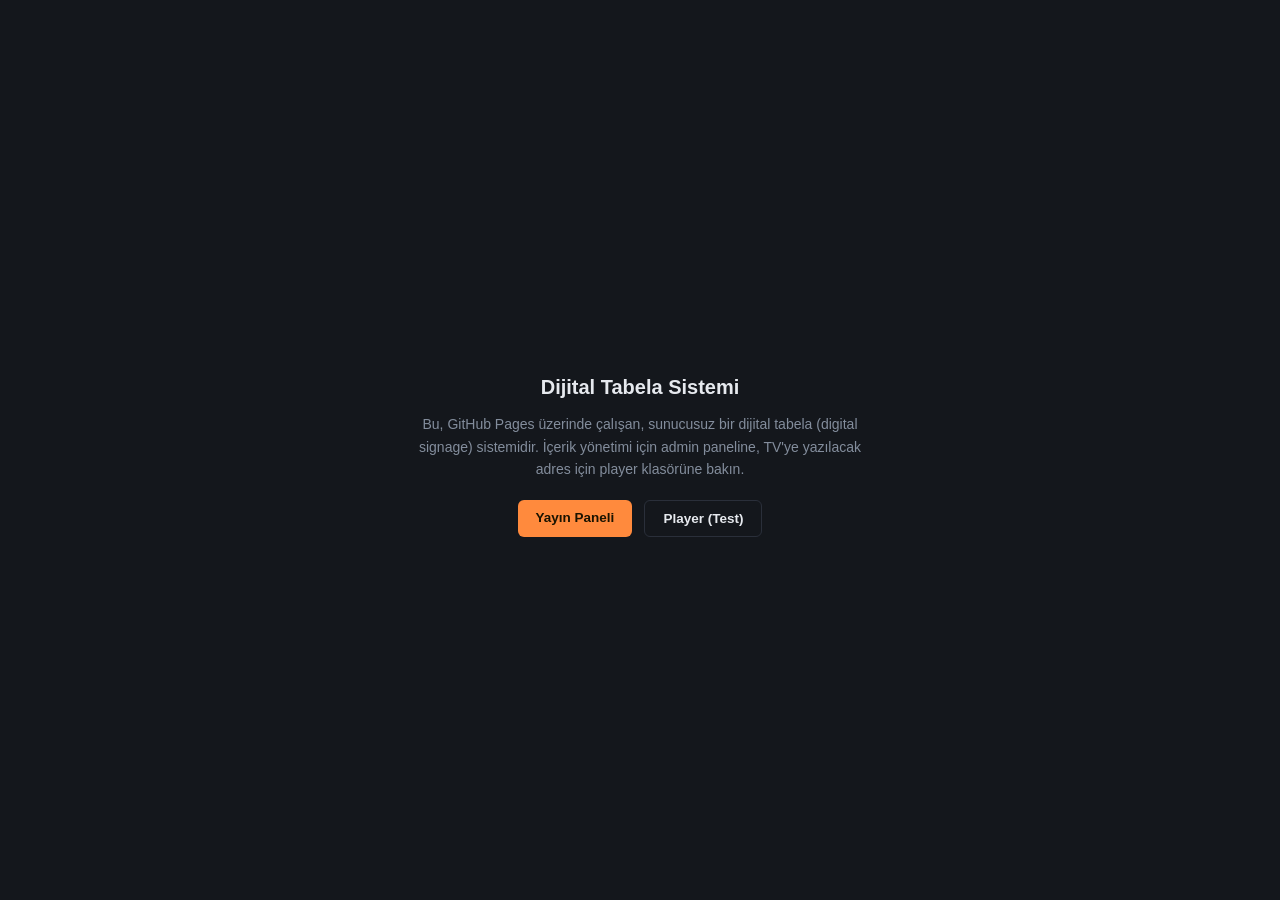
==== commit fc7540d3: "Add files via upload" ====
--- a/index.html
+++ b/index.html
@@ -1,176 +1,34 @@
 <!DOCTYPE html>
 <html lang="tr">
 <head>
-<meta charset="UTF-8">
-<meta name="viewport" content="width=device-width, initial-scale=1.0">
-<title>Inspection TV</title>
+<meta charset="utf-8" />
+<title>Signage Sistemi</title>
+<meta name="viewport" content="width=device-width, initial-scale=1" />
 <style>
-  html, body {
-    margin: 0;
-    padding: 0;
-    width: 100%;
-    height: 100%;
-    background: #000;
-    overflow: hidden;
-    font-family: Arial, sans-serif;
+  body {
+    margin: 0; min-height: 100vh;
+    display: flex; align-items: center; justify-content: center;
+    background: #14171c; color: #e6e9ee;
+    font-family: -apple-system, "Segoe UI", Arial, sans-serif;
   }
-  #video-alani {
-    width: 100%;
-    height: 100%;
-    display: flex;
-    align-items: center;
-    justify-content: center;
-    color: #fff;
-    text-align: center;
-  }
-  #pin-kutusu {
-    background: #111;
-    padding: 50px 80px;
-    border-radius: 20px;
-    border: 2px solid #333;
-  }
-  #pin-kutusu h2 {
-    font-size: 28px;
-    font-weight: normal;
-    color: #aaa;
-    margin: 0 0 10px 0;
-  }
-  #pin-kutusu .pin {
-    font-size: 90px;
-    font-weight: bold;
-    letter-spacing: 10px;
-    color: #fff;
-  }
-  #my-video {
-    width: 100%;
-    height: 100%;
-    object-fit: contain;
-    background: #000;
-  }
+  .box { text-align: center; max-width: 480px; padding: 20px; }
+  h1 { font-size: 20px; margin-bottom: 8px; }
+  p { color: #838d9c; font-size: 14px; line-height: 1.6; }
+  .links { margin-top: 20px; display: flex; gap: 12px; justify-content: center; }
+  a { color: #1a1300; background: #ff8a3d; padding: 10px 18px; border-radius: 6px;
+      text-decoration: none; font-size: 13.5px; font-weight: 600; }
+  a.secondary { background: transparent; border: 1px solid #2a2f3a; color: #e6e9ee; }
 </style>
 </head>
 <body>
-
-<div id="video-alani">
-  <div id="pin-kutusu">
-    <h2>Eşleştirme Kodu</h2>
-    <div class="pin" id="pin-text">...</div>
+  <div class="box">
+    <h1>Dijital Tabela Sistemi</h1>
+    <p>Bu, GitHub Pages üzerinde çalışan, sunucusuz bir dijital tabela (digital signage) sistemidir.
+    İçerik yönetimi için admin paneline, TV'ye yazılacak adres için player klasörüne bakın.</p>
+    <div class="links">
+      <a href="admin.html">Yayın Paneli</a>
+      <a class="secondary" href="player.html">Player (Test)</a>
+    </div>
   </div>
-</div>
-
-<video id="my-video" style="display:none;" autoplay loop muted playsinline></video>
-
-<script>
-  // ===== AYAR: Apps Script Web App URL'in =====
-  const API_URL = "https://script.google.com/macros/s/AKfycbxM0u9u4hNrhmOsniXvnrNfql_2PDYA8J58u9RLlSoz-en1q9nwH1eA8EQqcYUVbCHtsA/exec";
-  const CACHE_NAME = "tv-video-cache-v1";
-
-  // JSONP yardımcı fonksiyonu (CORS sorunlarını aşmak için fetch yerine bunu kullanıyoruz)
-  function jsonpRequest(url) {
-    return new Promise((resolve, reject) => {
-      const callbackName = "jsonp_cb_" + Math.round(Math.random() * 1000000);
-      const script = document.createElement("script");
-
-      window[callbackName] = (data) => {
-        resolve(data);
-        delete window[callbackName];
-        script.remove();
-      };
-
-      script.onerror = () => {
-        reject(new Error("JSONP isteği başarısız"));
-        delete window[callbackName];
-        script.remove();
-      };
-
-      script.src = url + (url.includes("?") ? "&" : "?") + "callback=" + callbackName;
-      document.body.appendChild(script);
-    });
-  }
-
-  // Videoyu yerel önbelleğe indirir (yoksa indirir, varsa atlar) ve oynatılabilir bir blob URL döner
-  async function getOfflineVideoUrl(videoUrl) {
-    const cache = await caches.open(CACHE_NAME);
-    let response = await cache.match(videoUrl);
-
-    if (!response) {
-      console.log("Video önbellekte yok, indiriliyor:", videoUrl);
-      try {
-        const networkResponse = await fetch(videoUrl);
-        if (!networkResponse.ok) throw new Error("İndirme başarısız: " + networkResponse.status);
-        await cache.put(videoUrl, networkResponse.clone());
-        response = networkResponse;
-      } catch (err) {
-        console.error("Video indirilemedi, internet yok olabilir:", err);
-        return null;
-      }
-    } else {
-      console.log("Video önbellekten okunuyor (offline çalışır).");
-    }
-
-    const blob = await response.blob();
-    return URL.createObjectURL(blob);
-  }
-
-  let aktifVideoUrl = null; // şu an oynayan video'nun orijinal (sunucu) URL'i
-
-  async function checkScreenStatus() {
-    let deviceId = localStorage.getItem("device_id");
-    let pinKodu = localStorage.getItem("pin_kodu");
-
-    // Cihaz ilk kez açılıyorsa sunucudan PIN iste
-    if (!deviceId) {
-      try {
-        let data = await jsonpRequest(`${API_URL}?action=get-pin`);
-        localStorage.setItem("device_id", data.device_id);
-        localStorage.setItem("pin_kodu", data.pin_kodu);
-        document.getElementById("pin-text").innerText = data.pin_kodu;
-      } catch (err) {
-        document.getElementById("pin-text").innerText = "Bağlantı hatası";
-      }
-      return;
-    }
-
-    // Cihaz eşleşmişse video durumunu kontrol et
-    try {
-      let screenData = await jsonpRequest(`${API_URL}?action=check-status&id=${deviceId}`);
-
-      if (screenData.has_video) {
-        // Eğer video değişmediyse hiçbir şey yapma (zaten oynuyor)
-        if (screenData.video_url === aktifVideoUrl) return;
-
-        const blobUrl = await getOfflineVideoUrl(screenData.video_url);
-
-        if (!blobUrl) {
-          // İndirilemedi ve önbellekte de yoksa (ilk açılış + internet yok) bekle
-          console.warn("Video henüz oynatılamıyor, internet bağlantısı bekleniyor.");
-          return;
-        }
-
-        document.getElementById("video-alani").style.display = "none";
-        let videoPlayer = document.getElementById("my-video");
-        videoPlayer.style.display = "block";
-        videoPlayer.src = blobUrl;
-        aktifVideoUrl = screenData.video_url;
-
-        videoPlayer.play().catch(() => {
-          videoPlayer.muted = true;
-          videoPlayer.play();
-        });
-      } else {
-        // Henüz video atanmamışsa PIN'i göstermeye devam et
-        document.getElementById("video-alani").style.display = "flex";
-        document.getElementById("my-video").style.display = "none";
-        document.getElementById("pin-text").innerText = pinKodu || "...";
-      }
-    } catch (err) {
-      console.error("Durum kontrolü hatası (muhtemelen internet yok, önbellekteki video oynamaya devam eder):", err);
-    }
-  }
-
-  checkScreenStatus();
-  setInterval(checkScreenStatus, 30000);
-</script>
-
 </body>
 </html>
